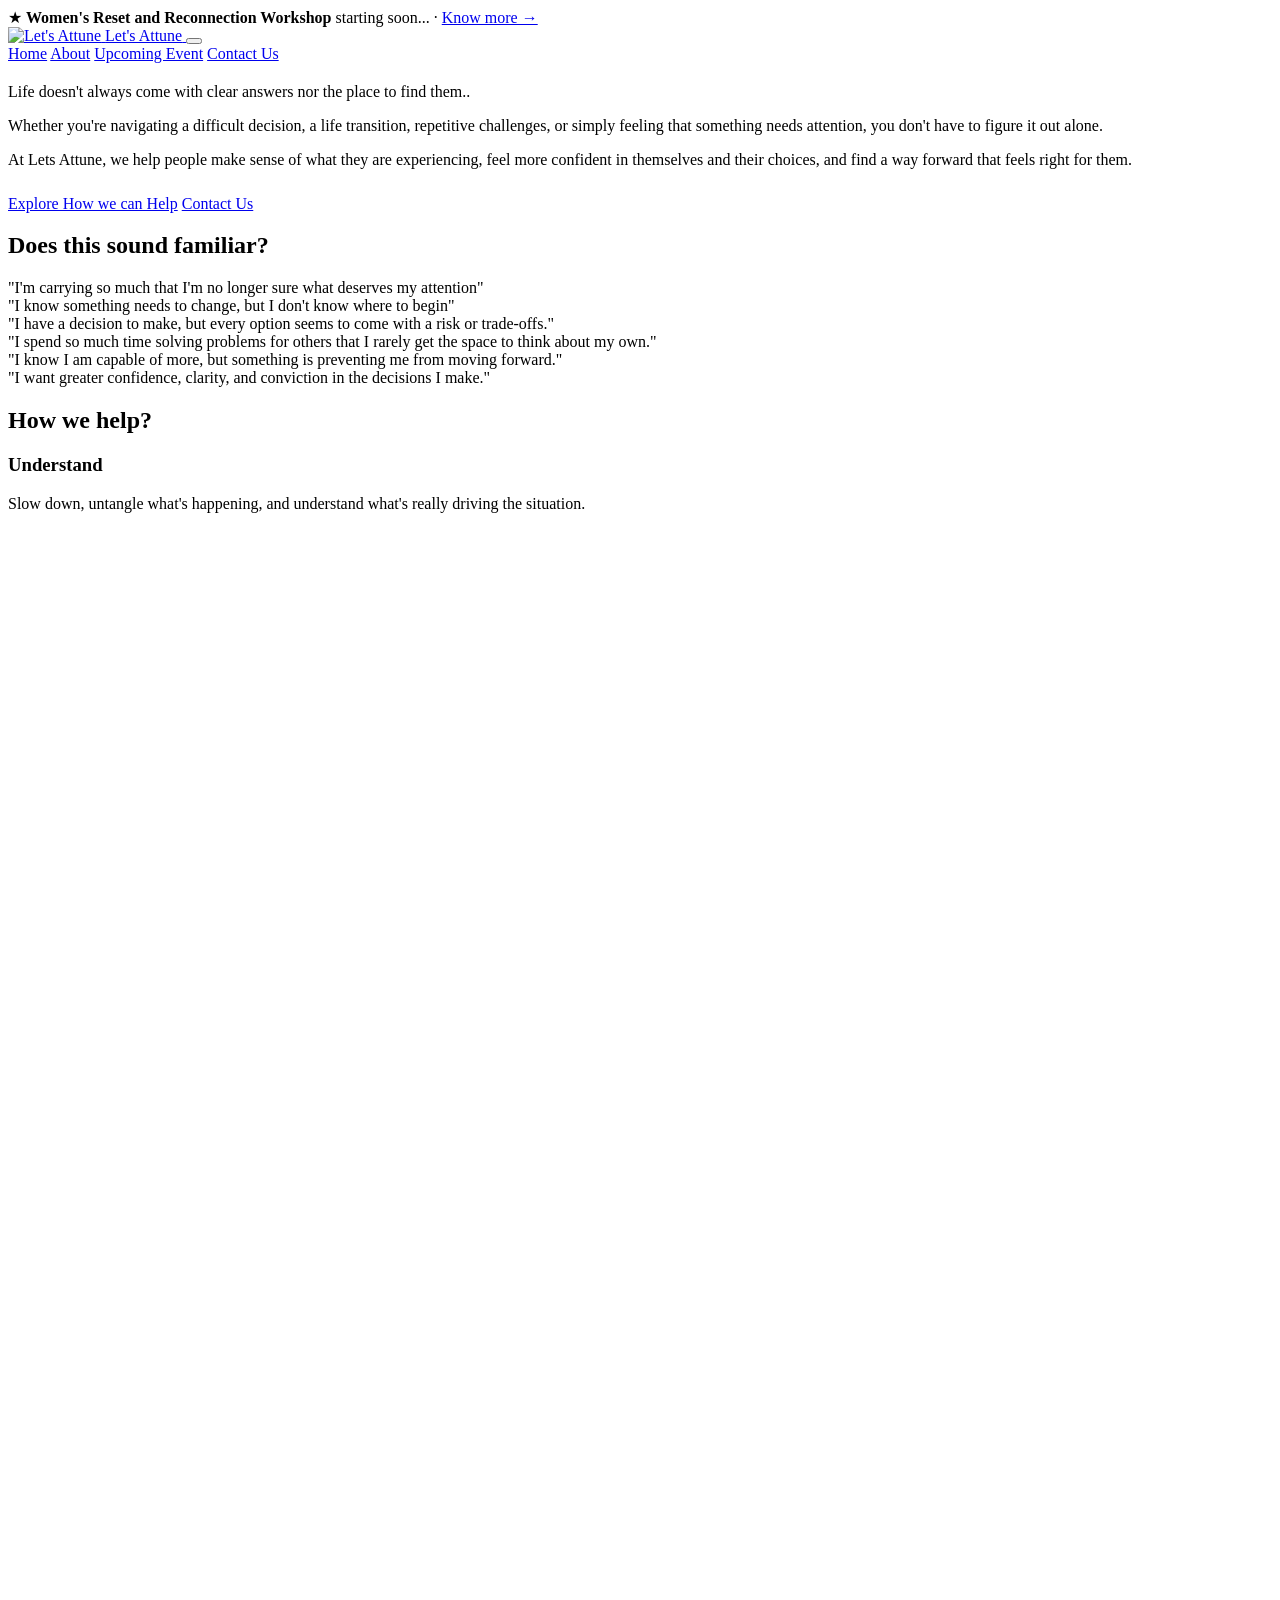
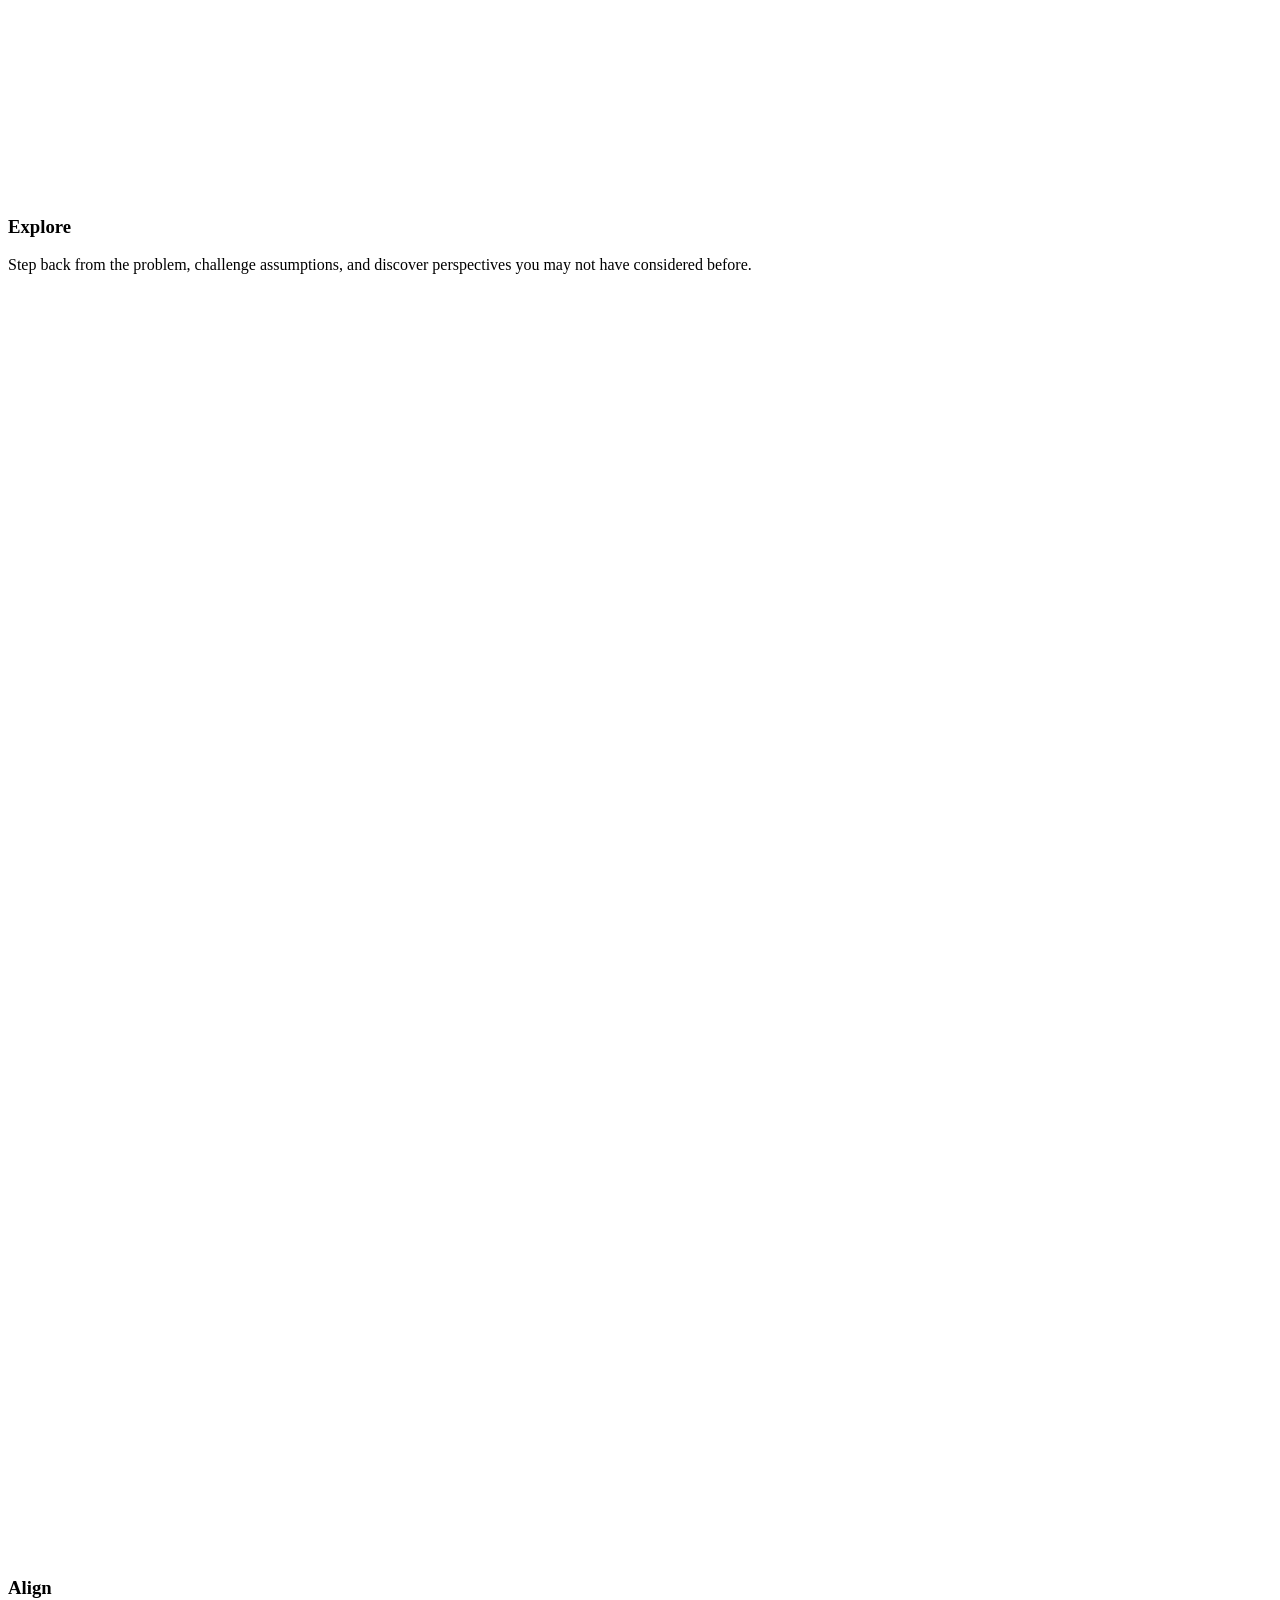
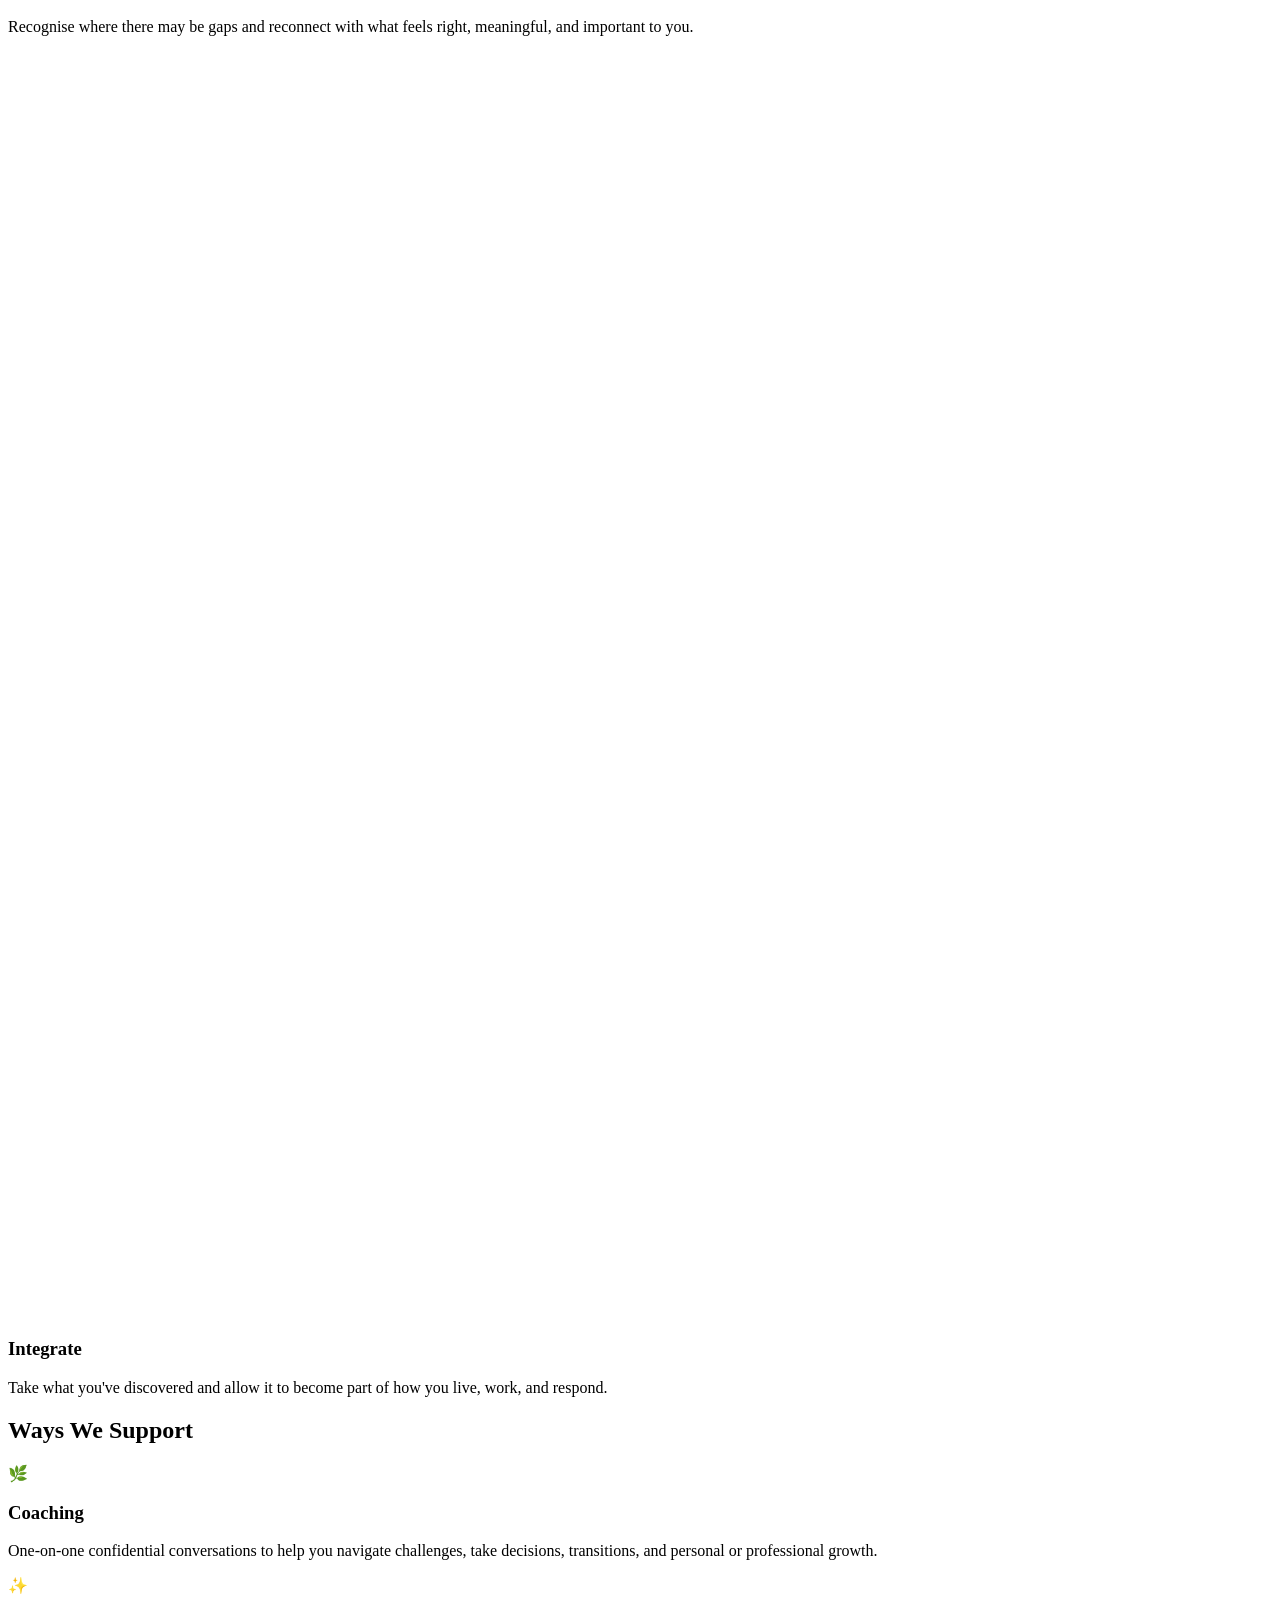
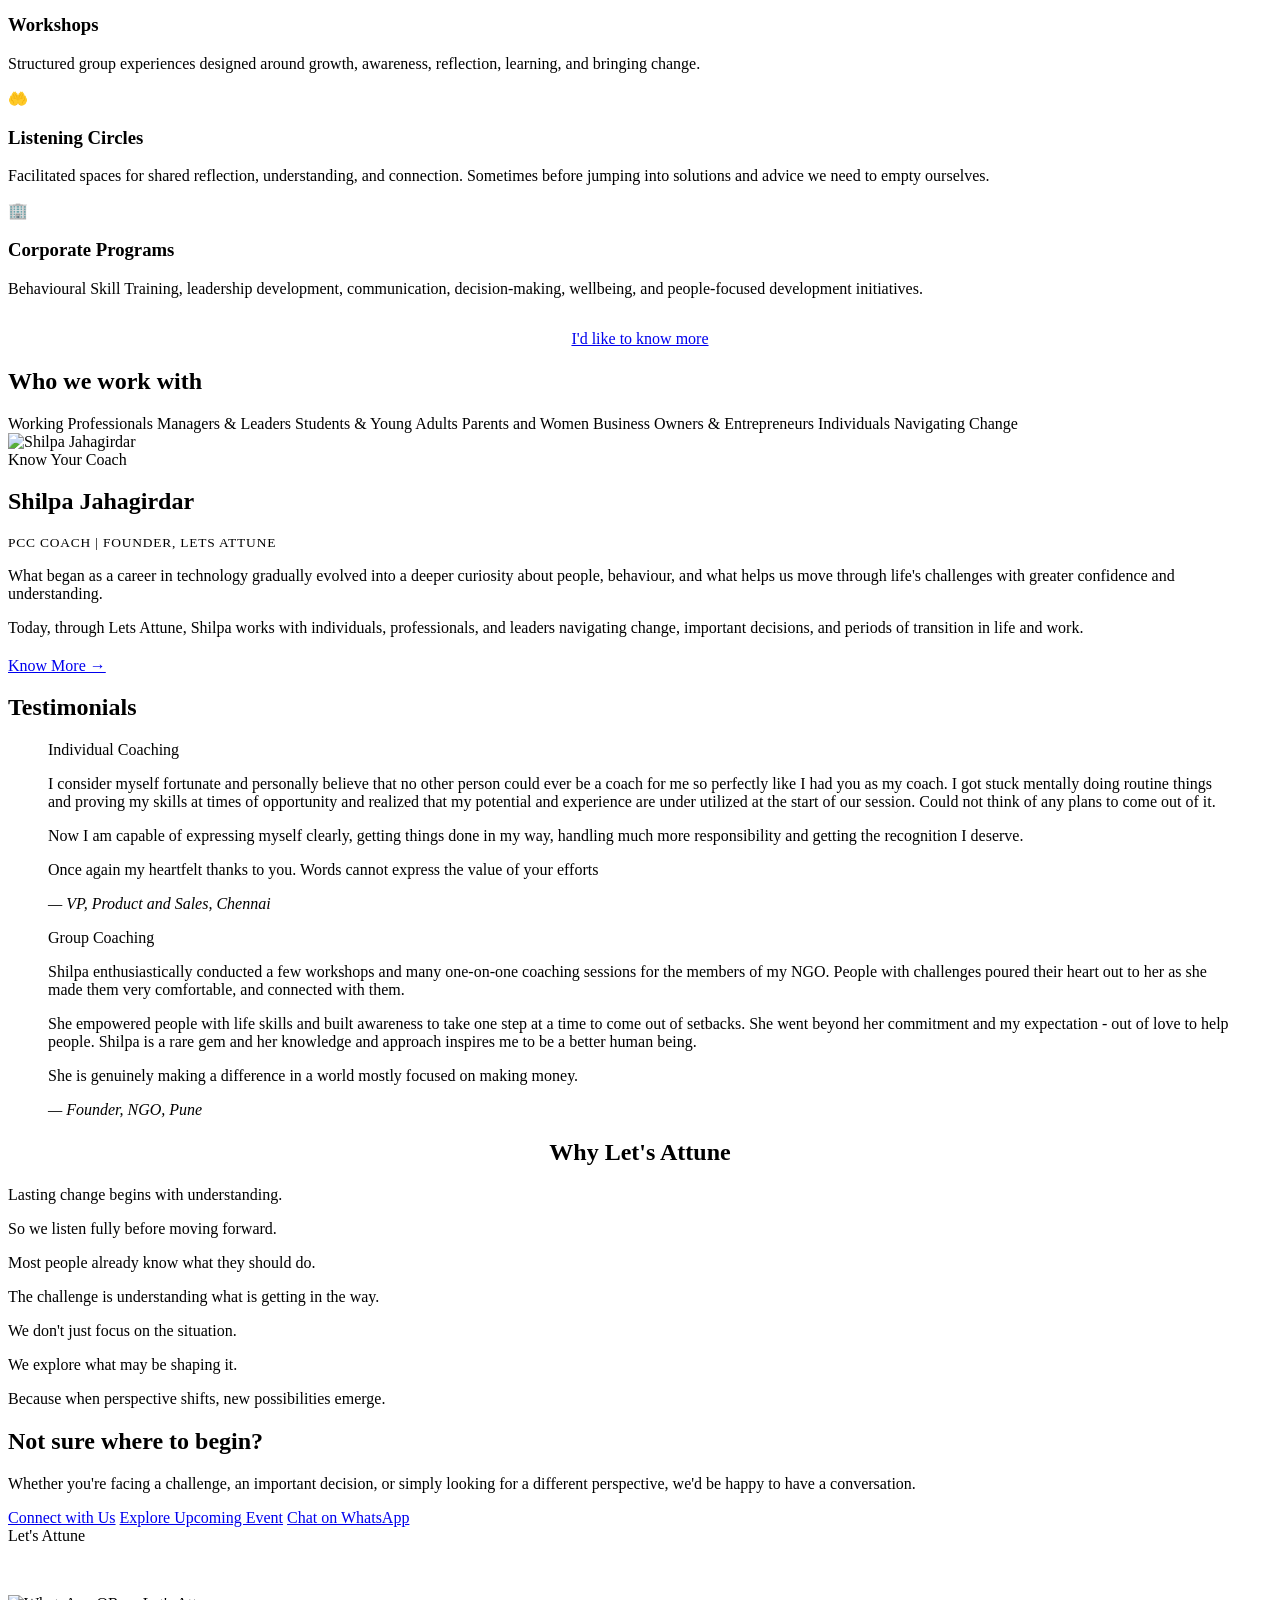
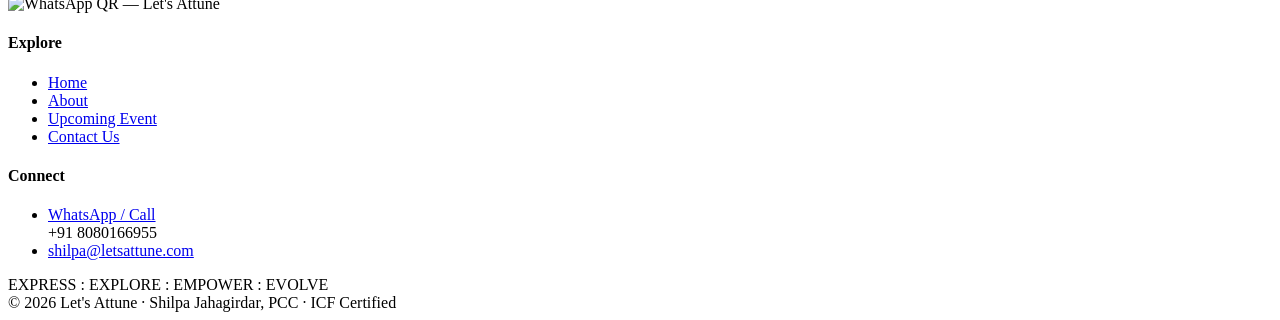
==== index.html @ 73d6187b "Add Google Analytics tracking to all pages Co-Authored-By: Claude Opus 4.8 (1M context) <noreply@ant" ====
<!DOCTYPE html>
<html lang="en">
<head>
  <meta charset="UTF-8" />
  <meta name="viewport" content="width=device-width, initial-scale=1.0" />
  <title>Let's Attune — Coaching, Workshops & Listening Circles by Shilpa Jahagirdar</title>
  <meta name="description" content="At Lets Attune, we help people make sense of what they are experiencing, feel more confident in themselves and their choices, and find a way forward that feels right for them. Coaching, workshops, listening circles and corporate programs with PCC-certified coach Shilpa Jahagirdar." />
  <meta property="og:type" content="website" />
  <meta property="og:title" content="Let's Attune — Tune Into Yourself" />
  <meta property="og:description" content="Coaching, workshops and listening circles to help you pause, understand yourself, and move forward with clarity." />
  <meta property="og:image" content="assets/shilpa-full.jpg" />
  <meta property="og:url" content="https://letsattune.com/" />
  <meta name="twitter:card" content="summary_large_image" />
  <link rel="icon" type="image/png" href="assets/Lets Attune logo.png" />
  <link rel="preconnect" href="https://fonts.googleapis.com" />
  <link rel="preconnect" href="https://fonts.gstatic.com" crossorigin />
  <link href="https://fonts.googleapis.com/css2?family=Fraunces:ital,opsz,wght,WONK@0,9..144,500,0;0,9..144,600,0;0,9..144,700,0;1,9..144,500,0;1,9..144,600,0&family=Poppins:wght@300;400;500;600&display=swap" rel="stylesheet" />
  <link rel="stylesheet" href="styles.css" />
  <!-- Google tag (gtag.js) -->
  <script async src="https://www.googletagmanager.com/gtag/js?id=G-HD6TJQ2L2W"></script>
  <script>
    window.dataLayer = window.dataLayer || [];
    function gtag(){dataLayer.push(arguments);}
    gtag('js', new Date());
    gtag('config', 'G-HD6TJQ2L2W');
  </script>
</head>
<body>

  <!-- ANNOUNCEMENT BAR (edit this one line per workshop; comment out to hide) -->
  <div class="announce">
    <span class="announce-star">★</span>
    <strong>Women's Reset and Reconnection Workshop</strong> starting soon... ·
    <a href="workshops.html">Know more →</a>
  </div>

  <!-- HEADER -->
  <header class="site-header">
    <div class="wrap">
      <a class="brand" href="index.html">
        <img src="assets/Lets Attune logo.png" alt="Let's Attune" />
        <span class="name">Let's Attune</span>
      </a>
      <button class="menu-toggle" aria-label="Menu"><span></span><span></span><span></span></button>
      <nav class="nav">
        <a class="link active" href="index.html">Home</a>
        <a class="link" href="about.html">About</a>
        <a class="link" href="workshops.html">Upcoming Event</a>
        <a class="btn btn-primary" href="contact.html">Contact Us</a>
      </nav>
    </div>
  </header>

  <!-- HERO -->
  <section class="hero on-dark">
    <div class="hero__bg"></div>
    <div class="hero__tint"></div>
    <div class="hero__grain"></div>
    <div class="wrap">
      <h1><span id="typewriter" data-plain="Tune Into " data-accent="Yourself"><span class="cursor"></span></span></h1>
      <p class="hero__tagline">Life doesn't always come with clear answers nor the place to find them..</p>
    </div>
  </section>

  <!-- INTRO (below hero, above Does this sound familiar) -->
  <section class="section band-white hero-intro">
    <div class="wrap">
      <p class="hero-intro__text">Whether you're navigating a difficult decision, a life transition, repetitive challenges, or simply feeling that something needs attention, you don't have to figure it out alone.</p>
      <p class="hero-intro__text">At Lets Attune, we help people make sense of what they are experiencing, feel more confident in themselves and their choices, and find a way forward that feels right for them.</p>
      <div class="hero__cta" style="margin-top:1.6rem;">
        <a class="btn btn-primary" href="#help">Explore How we can Help</a>
        <a class="btn btn-ghost" href="contact.html">Contact Us</a>
      </div>
    </div>
  </section>

  <!-- DOES THIS SOUND FAMILIAR -->
  <section class="section band-sage">
    <div class="wrap center reveal">
      <h2>Does this sound familiar?</h2>
      <div class="rule"></div>
    </div>
    <div class="wrap">
      <div class="familiar-grid">
        <div class="familiar reveal">"I'm carrying so much that I'm no longer sure what deserves my attention"</div>
        <div class="familiar reveal">"I know something needs to change, but I don't know where to begin"</div>
        <div class="familiar reveal">"I have a decision to make, but every option seems to come with a risk or trade-offs."</div>
        <div class="familiar reveal">"I spend so much time solving problems for others that I rarely get the space to think about my own."</div>
        <div class="familiar reveal">"I know I am capable of more, but something is preventing me from moving forward."</div>
        <div class="familiar reveal">"I want greater confidence, clarity, and conviction in the decisions I make."</div>
      </div>
    </div>
  </section>

  <!-- HOW WE HELP (4-step approach) -->
  <section class="section band-light" id="help">
    <div class="wrap center reveal">
      <h2>How we help?</h2>
      <div class="rule"></div>
    </div>
    <div class="wrap">
      <div class="steps">
        <div class="step reveal"><h3>Understand</h3><p>Slow down, untangle what's happening, and understand what's really driving the situation.</p></div>
        <div class="step-arrow" aria-hidden="true"><div class="step-arrow__badge"><svg viewBox="0 0 24 24" fill="none" stroke="#fff" stroke-width="2.5" stroke-linecap="round" stroke-linejoin="round"><polyline points="9 18 15 12 9 6"/></svg></div></div>
        <div class="step reveal"><h3>Explore</h3><p>Step back from the problem, challenge assumptions, and discover perspectives you may not have considered before.</p></div>
        <div class="step-arrow" aria-hidden="true"><div class="step-arrow__badge"><svg viewBox="0 0 24 24" fill="none" stroke="#fff" stroke-width="2.5" stroke-linecap="round" stroke-linejoin="round"><polyline points="9 18 15 12 9 6"/></svg></div></div>
        <div class="step reveal"><h3>Align</h3><p>Recognise where there may be gaps and reconnect with what feels right, meaningful, and important to you.</p></div>
        <div class="step-arrow" aria-hidden="true"><div class="step-arrow__badge"><svg viewBox="0 0 24 24" fill="none" stroke="#fff" stroke-width="2.5" stroke-linecap="round" stroke-linejoin="round"><polyline points="9 18 15 12 9 6"/></svg></div></div>
        <div class="step reveal"><h3>Integrate</h3><p>Take what you've discovered and allow it to become part of how you live, work, and respond.</p></div>
      </div>
    </div>
  </section>

  <!-- WAYS WE SUPPORT (services) -->
  <section class="section band-sage">
    <div class="wrap center reveal">
      <h2>Ways We Support</h2>
      <div class="rule"></div>
    </div>
    <div class="wrap">
      <div class="cards">
        <div class="card reveal"><span class="ic">🌿</span><h3>Coaching</h3><p>One-on-one confidential conversations to help you navigate challenges, take decisions, transitions, and personal or professional growth.</p></div>
        <div class="card reveal"><span class="ic">✨</span><h3>Workshops</h3><p>Structured group experiences designed around growth, awareness, reflection, learning, and bringing change.</p></div>
        <div class="card reveal"><span class="ic">🤲</span><h3>Listening Circles</h3><p>Facilitated spaces for shared reflection, understanding, and connection. Sometimes before jumping into solutions and advice we need to empty ourselves.</p></div>
        <div class="card reveal"><span class="ic">🏢</span><h3>Corporate Programs</h3><p>Behavioural Skill Training, leadership development, communication, decision-making, wellbeing, and people-focused development initiatives.</p></div>
      </div>
      <div style="text-align:center;margin-top:2rem;">
        <a class="btn btn-primary" href="contact.html">I'd like to know more</a>
      </div>
    </div>
  </section>

  <!-- WHO WE WORK WITH -->
  <section class="section band-white">
    <div class="wrap center reveal">
      <h2>Who we work with</h2>
      <div class="rule"></div>
      <div class="pills">
        <span class="pill reveal">Working Professionals</span>
        <span class="pill reveal">Managers &amp; Leaders</span>
        <span class="pill reveal">Students &amp; Young Adults</span>
        <span class="pill reveal">Parents and Women</span>
        <span class="pill reveal">Business Owners &amp; Entrepreneurs</span>
        <span class="pill reveal">Individuals Navigating Change</span>
      </div>
    </div>
  </section>

  <!-- COACH TEASER -->
  <section class="section band-light">
    <div class="wrap teaser reveal">
      <img class="teaser__photo" src="assets/shilpa.jpeg" alt="Shilpa Jahagirdar" />
      <div>
        <div class="eyebrow">Know Your Coach</div>
        <h2>Shilpa Jahagirdar</h2>
        <div class="role" style="font-size:0.84rem;letter-spacing:0.06em;color:var(--coral);text-transform:uppercase;margin-bottom:0.6rem">PCC Coach | Founder, Lets Attune</div>
        <div class="rule"></div>
        <p>What began as a career in technology gradually evolved into a deeper curiosity about people, behaviour, and what helps us move through life's challenges with greater confidence and understanding.</p>
        <p style="margin-top:0.9rem">Today, through Lets Attune, Shilpa works with individuals, professionals, and leaders navigating change, important decisions, and periods of transition in life and work.</p>
        <p style="margin-top:1.2rem"><a class="btn btn-ghost" href="about.html">Know More →</a></p>
      </div>
    </div>
  </section>

  <!-- TESTIMONIALS -->
  <section class="section band-navy">
    <div class="wrap center reveal">
      <h2>Testimonials</h2>
      <div class="rule"></div>
    </div>
    <div class="wrap">
      <div class="quotes">
        <figure class="quote reveal">
          <div class="eyebrow" style="color:var(--sage)">Individual Coaching</div>
          <p>I consider myself fortunate and personally believe that no other person could ever be a coach for me so perfectly like I had you as my coach. I got stuck mentally doing routine things and proving my skills at times of opportunity and realized that my potential and experience are under utilized at the start of our session. Could not think of any plans to come out of it.</p>
          <p style="margin-top:0.8rem">Now I am capable of expressing myself clearly, getting things done in my way, handling much more responsibility and getting the recognition I deserve.</p>
          <p style="margin-top:0.8rem">Once again my heartfelt thanks to you. Words cannot express the value of your efforts</p>
          <cite>— VP, Product and Sales, Chennai</cite>
        </figure>
        <figure class="quote reveal">
          <div class="eyebrow" style="color:var(--sage)">Group Coaching</div>
          <p>Shilpa enthusiastically conducted a few workshops and many one-on-one coaching sessions for the members of my NGO. People with challenges poured their heart out to her as she made them very comfortable, and connected with them.</p>
          <p style="margin-top:0.8rem">She empowered people with life skills and built awareness to take one step at a time to come out of setbacks. She went beyond her commitment and my expectation - out of love to help people. Shilpa is a rare gem and her knowledge and approach inspires me to be a better human being.</p>
          <p style="margin-top:0.8rem">She is genuinely making a difference in a world mostly focused on making money.</p>
          <cite>— Founder, NGO, Pune</cite>
        </figure>
      </div>
    </div>
  </section>

  <!-- WHY LET'S ATTUNE (manifesto) -->
  <section class="section band-sage">
    <div class="wrap reveal manifesto">
      <h2 style="font-style:normal;text-align:center">Why Let's Attune</h2>
      <div class="rule" style="margin-left:auto;margin-right:auto"></div>
      <p class="m-statement">Lasting change begins with understanding.</p>
      <p class="m-reason">So we listen fully before moving forward.</p>
      <p class="m-statement">Most people already know what they should do.</p>
      <p class="m-reason">The challenge is understanding what is getting in the way.</p>
      <p class="m-statement">We don't just focus on the situation.</p>
      <p class="m-reason">We explore what may be shaping it.</p>
      <p class="m-close">Because when perspective shifts, new possibilities emerge.</p>
    </div>
  </section>

  <!-- CTA -->
  <section class="section cta-strip">
    <div class="wrap reveal">
      <h2>Not sure where to begin?</h2>
      <div class="rule" style="margin-left:auto;margin-right:auto"></div>
      <p class="lead" style="margin-left:auto;margin-right:auto">Whether you're facing a challenge, an important decision, or simply looking for a different perspective, we'd be happy to have a conversation.</p>
      <div class="btnrow">
        <a class="btn btn-primary" href="contact.html">Connect with Us</a>
        <a class="btn btn-ghost" href="workshops.html">Explore Upcoming Event</a>
        <a class="btn btn-ghost" href="https://wa.me/918080166955" target="_blank" rel="noopener">Chat on WhatsApp</a>
      </div>
    </div>
  </section>

  <!-- FOOTER -->
  <footer class="site-footer">
    <div class="wrap">
      <div class="footer-grid">
        <div>
          <div class="name">Let's Attune</div>
          <p style="color:rgba(255,255,255,0.7)">Reflective, emotionally safe spaces to pause, understand yourself, and move forward with clarity.</p>
          <img class="footer-qr" src="assets/qr.png" alt="WhatsApp QR — Let's Attune" />
        </div>
        <div>
          <h4>Explore</h4>
          <ul>
            <li><a href="index.html">Home</a></li>
            <li><a href="about.html">About</a></li>
            <li><a href="workshops.html">Upcoming Event</a></li>
            <li><a href="contact.html">Contact Us</a></li>
          </ul>
        </div>
        <div>
          <h4>Connect</h4>
          <ul>
            <li><a href="https://wa.me/918080166955" target="_blank" rel="noopener">WhatsApp / Call</a><br>+91 8080166955</li>
            <li><a href="mailto:shilpa@letsattune.com">shilpa@letsattune.com</a></li>
          </ul>
        </div>
      </div>
      <div class="footer-motto">EXPRESS : EXPLORE : EMPOWER : EVOLVE</div>
      <div class="footer-copy">© <span data-year>2026</span> Let's Attune · Shilpa Jahagirdar, PCC · ICF Certified</div>
    </div>
  </footer>

  <script src="main.js"></script>
</body>
</html>
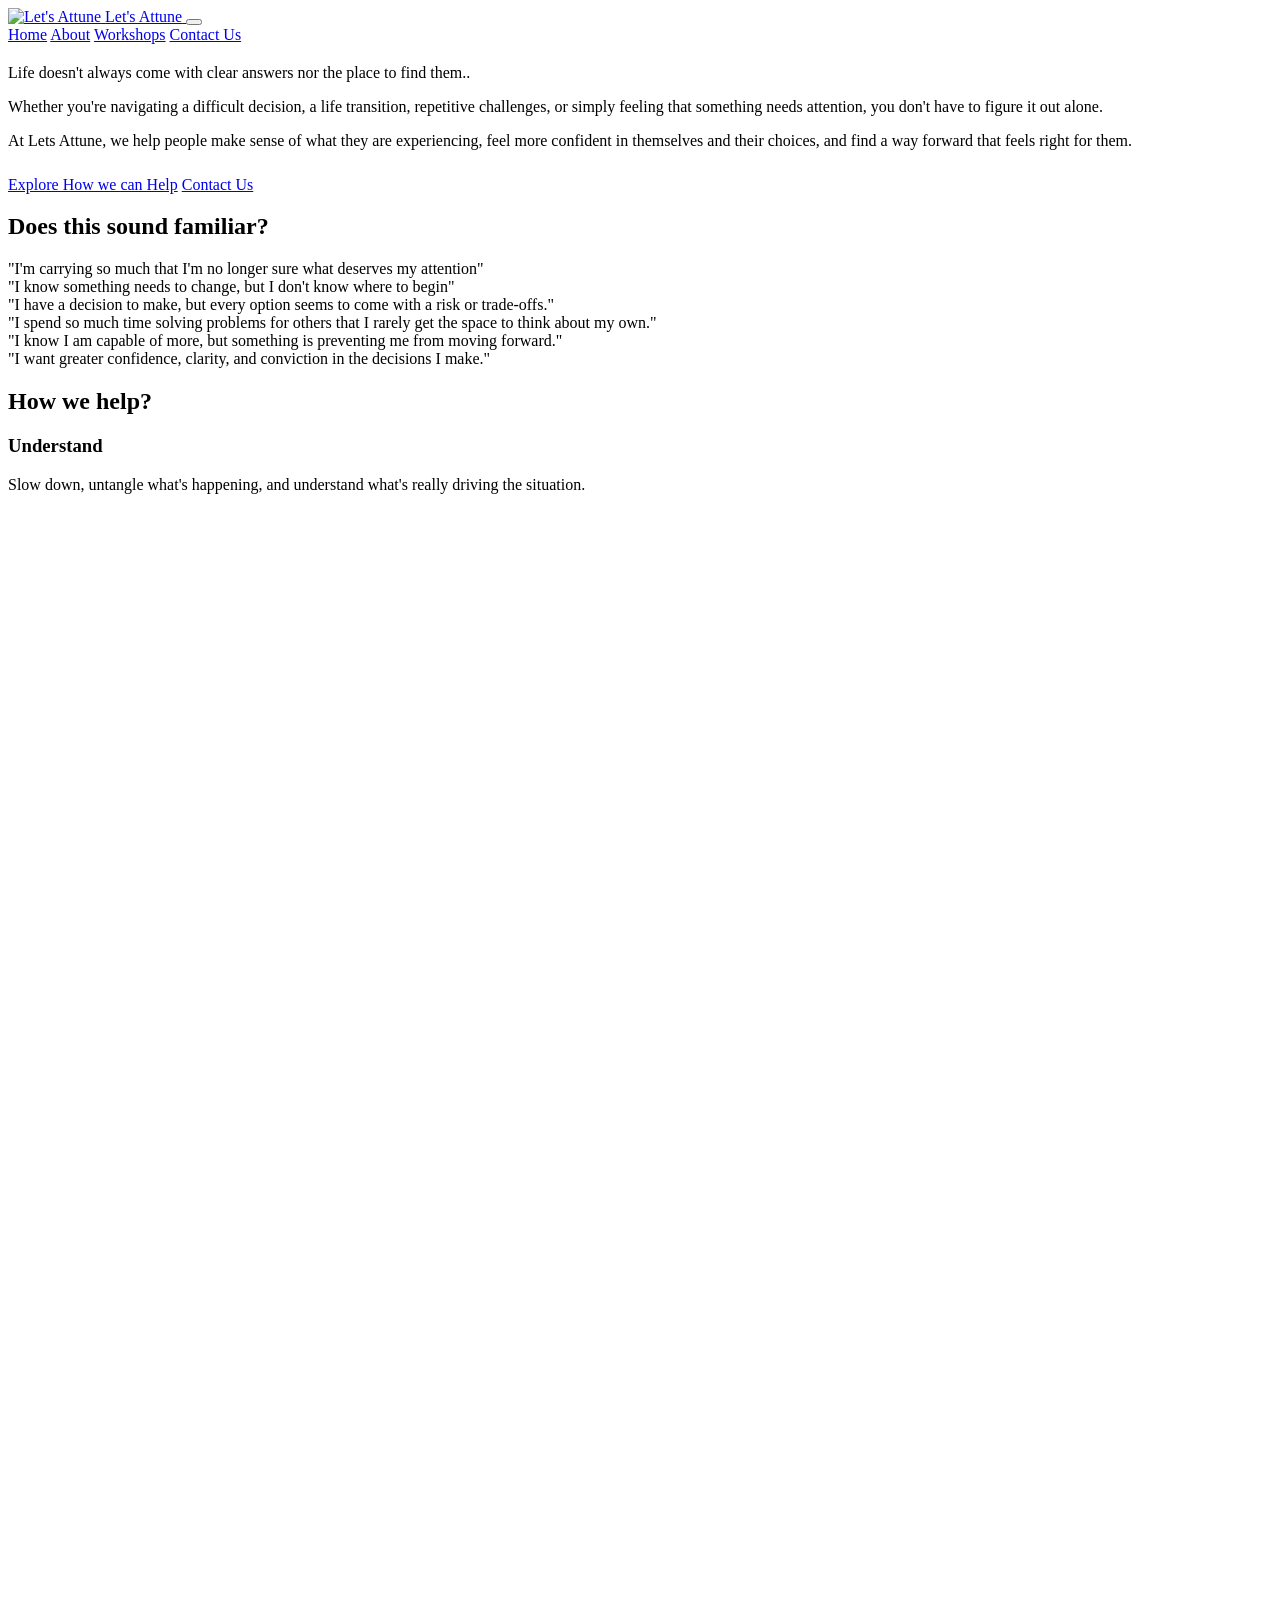
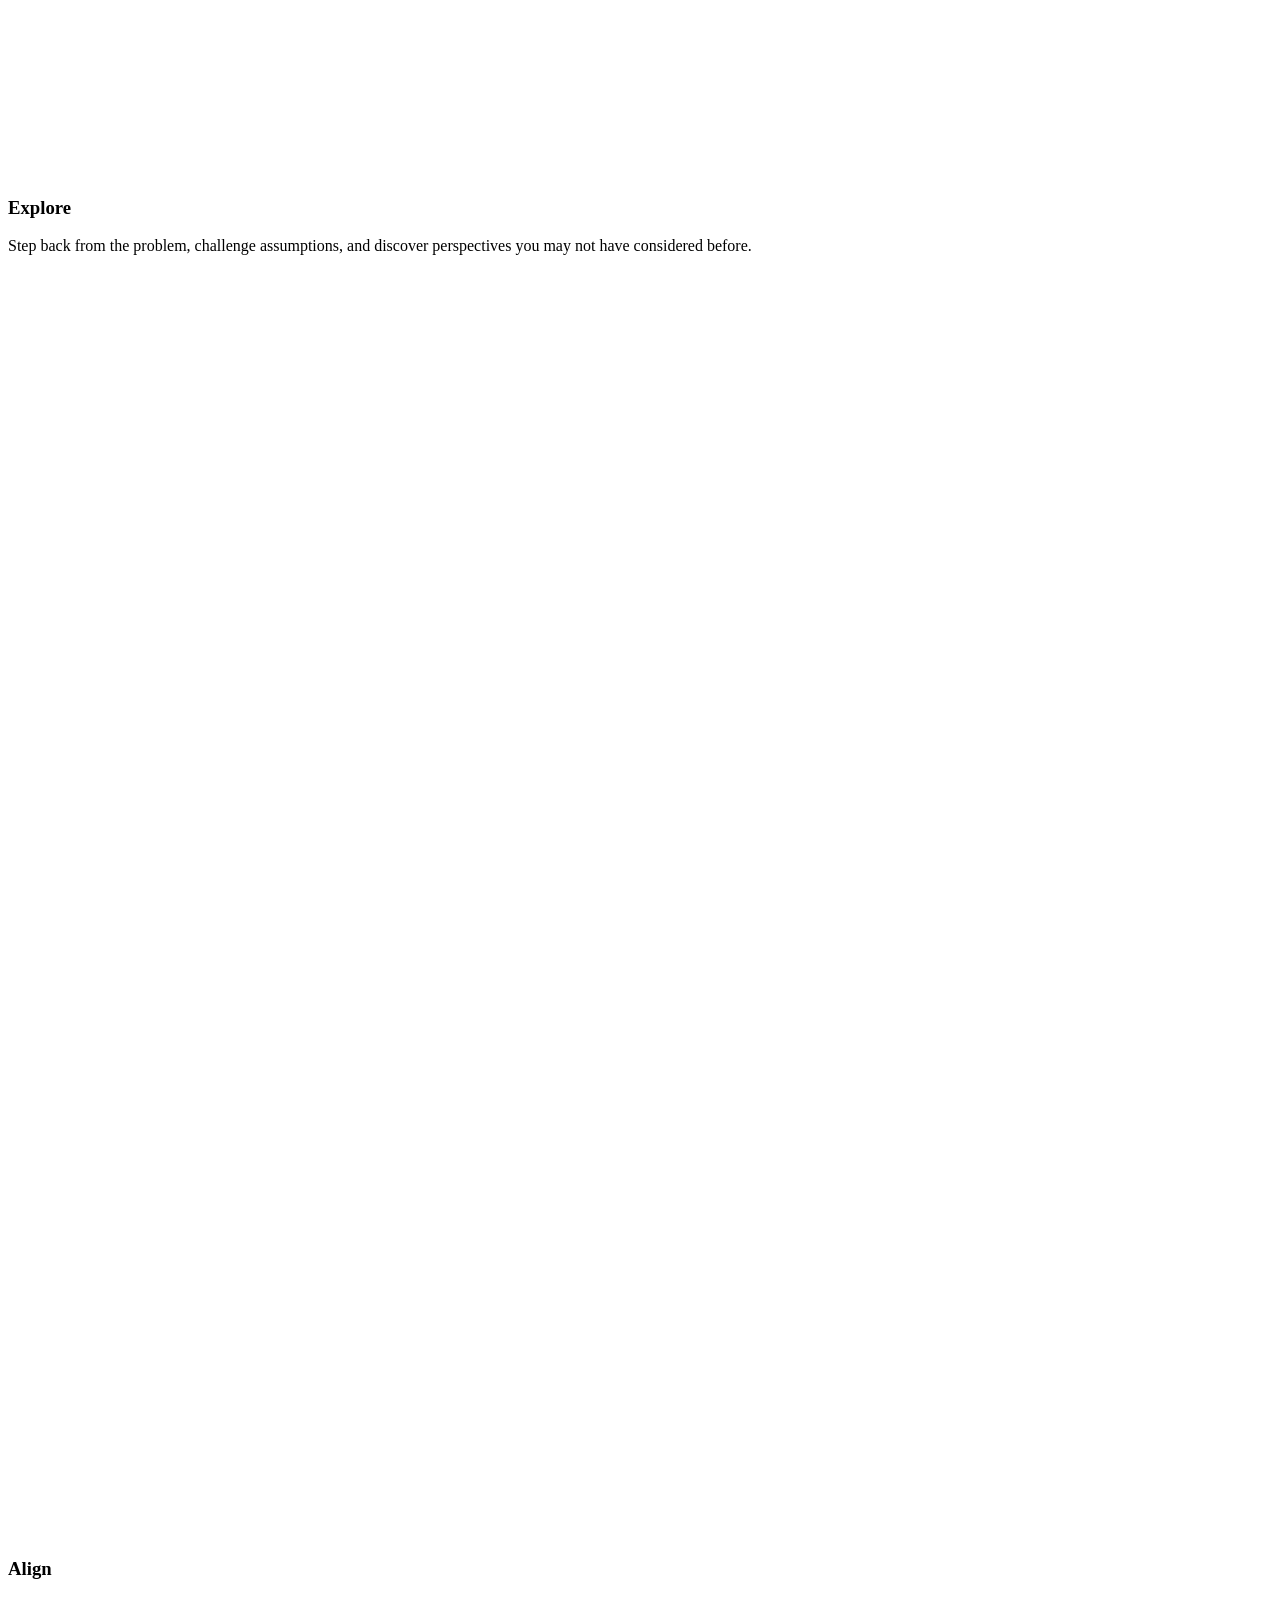
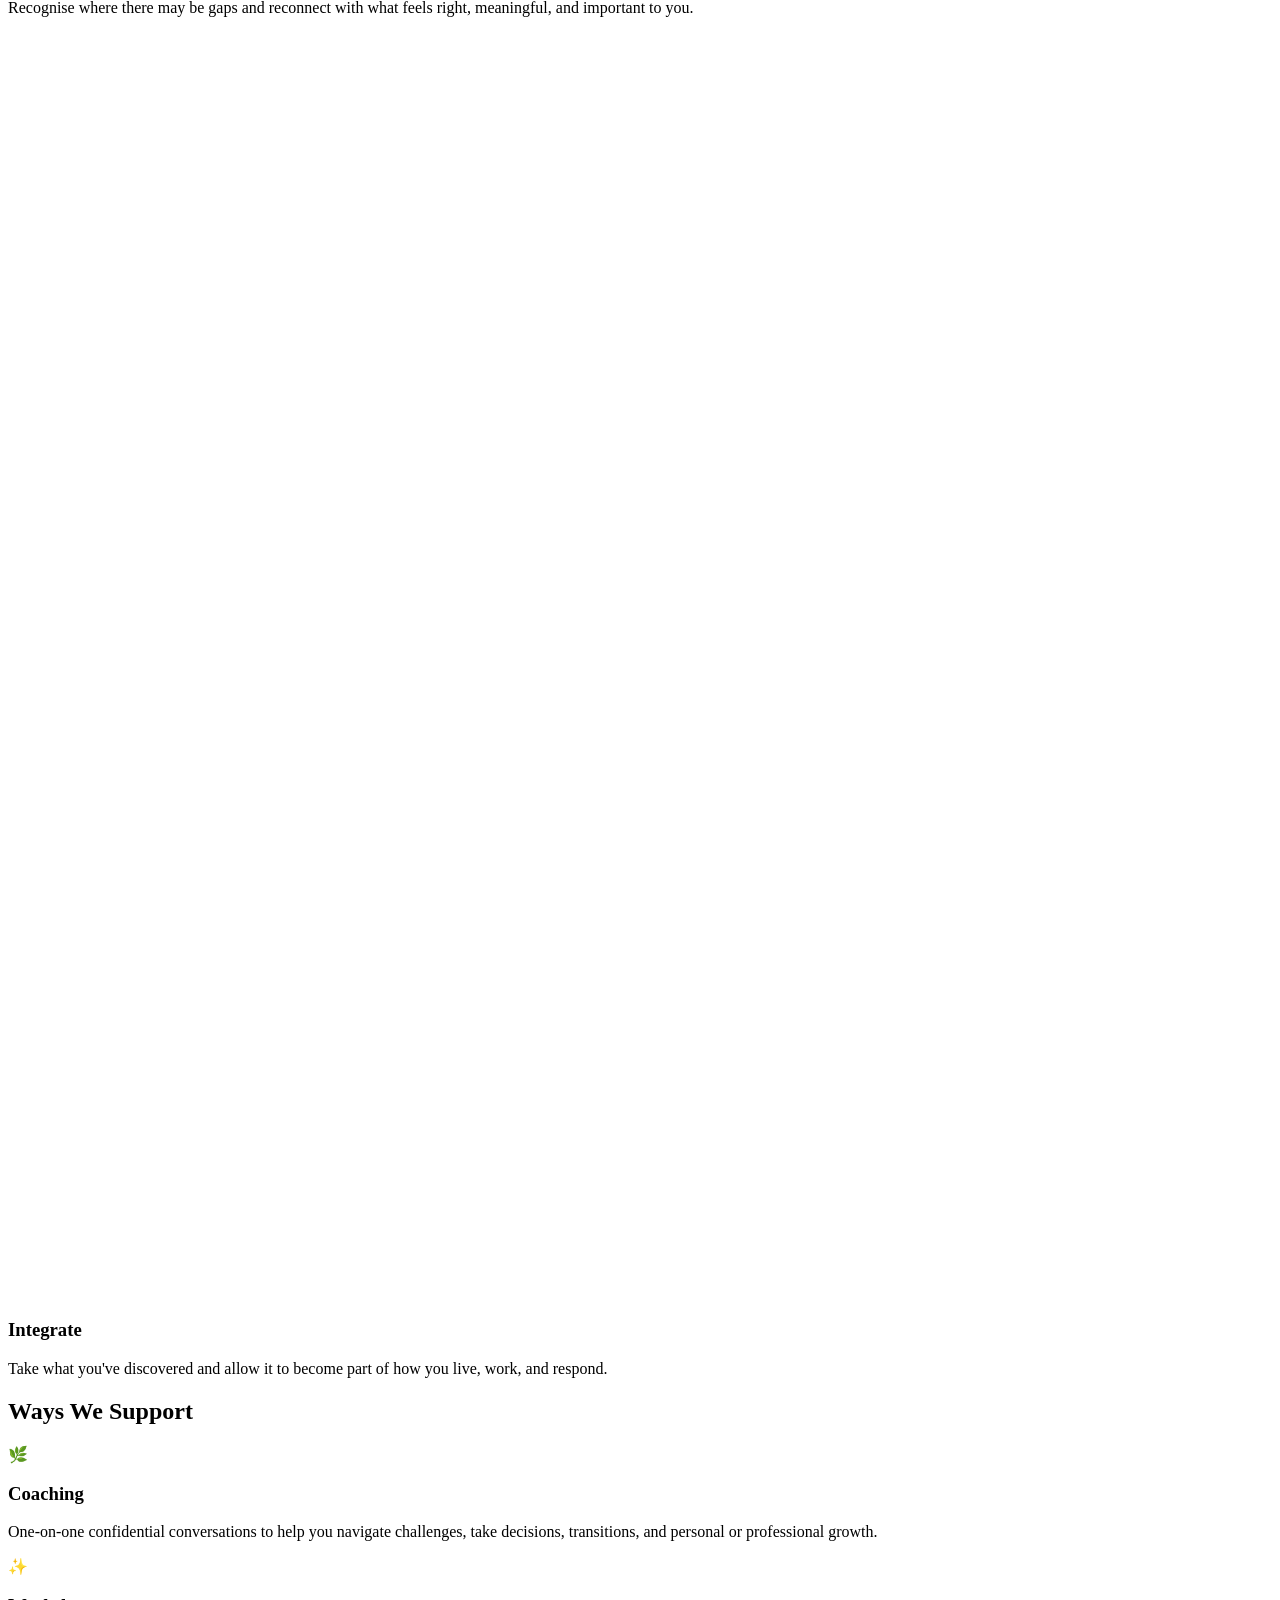
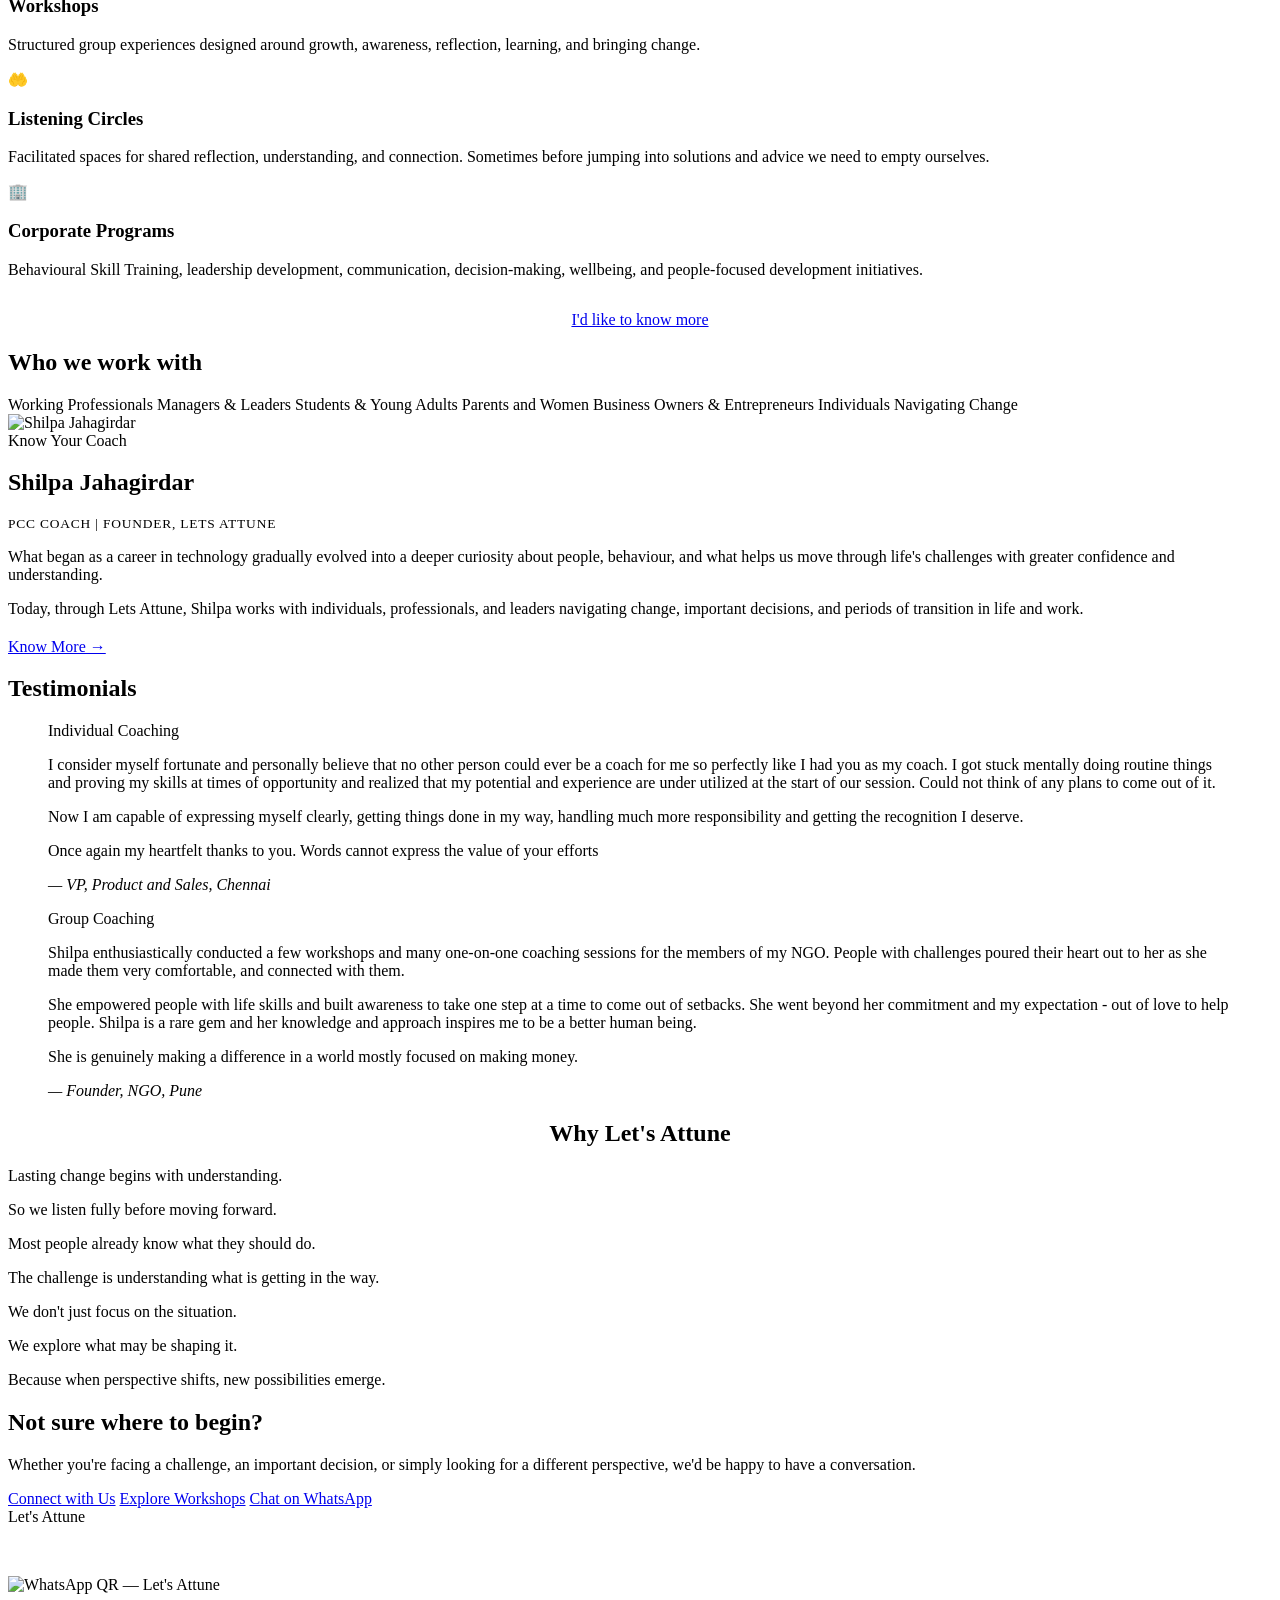
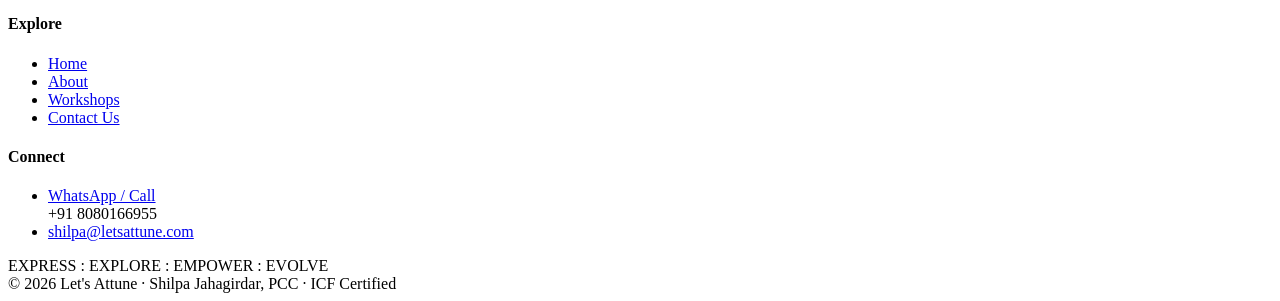
==== commit 41e87e76: "Redesign workshops page as past workshop + coming soon; remove announcement bar - Workshops page now" ====
--- a/index.html
+++ b/index.html
@@ -27,13 +27,6 @@
 </head>
 <body>
 
-  <!-- ANNOUNCEMENT BAR (edit this one line per workshop; comment out to hide) -->
-  <div class="announce">
-    <span class="announce-star">★</span>
-    <strong>Women's Reset and Reconnection Workshop</strong> starting soon... ·
-    <a href="workshops.html">Know more →</a>
-  </div>
-
   <!-- HEADER -->
   <header class="site-header">
     <div class="wrap">
@@ -45,7 +38,7 @@
       <nav class="nav">
         <a class="link active" href="index.html">Home</a>
         <a class="link" href="about.html">About</a>
-        <a class="link" href="workshops.html">Upcoming Event</a>
+        <a class="link" href="workshops.html">Workshops</a>
         <a class="btn btn-primary" href="contact.html">Contact Us</a>
       </nav>
     </div>
@@ -211,7 +204,7 @@
       <p class="lead" style="margin-left:auto;margin-right:auto">Whether you're facing a challenge, an important decision, or simply looking for a different perspective, we'd be happy to have a conversation.</p>
       <div class="btnrow">
         <a class="btn btn-primary" href="contact.html">Connect with Us</a>
-        <a class="btn btn-ghost" href="workshops.html">Explore Upcoming Event</a>
+        <a class="btn btn-ghost" href="workshops.html">Explore Workshops</a>
         <a class="btn btn-ghost" href="https://wa.me/918080166955" target="_blank" rel="noopener">Chat on WhatsApp</a>
       </div>
     </div>
@@ -231,7 +224,7 @@
           <ul>
             <li><a href="index.html">Home</a></li>
             <li><a href="about.html">About</a></li>
-            <li><a href="workshops.html">Upcoming Event</a></li>
+            <li><a href="workshops.html">Workshops</a></li>
             <li><a href="contact.html">Contact Us</a></li>
           </ul>
         </div>
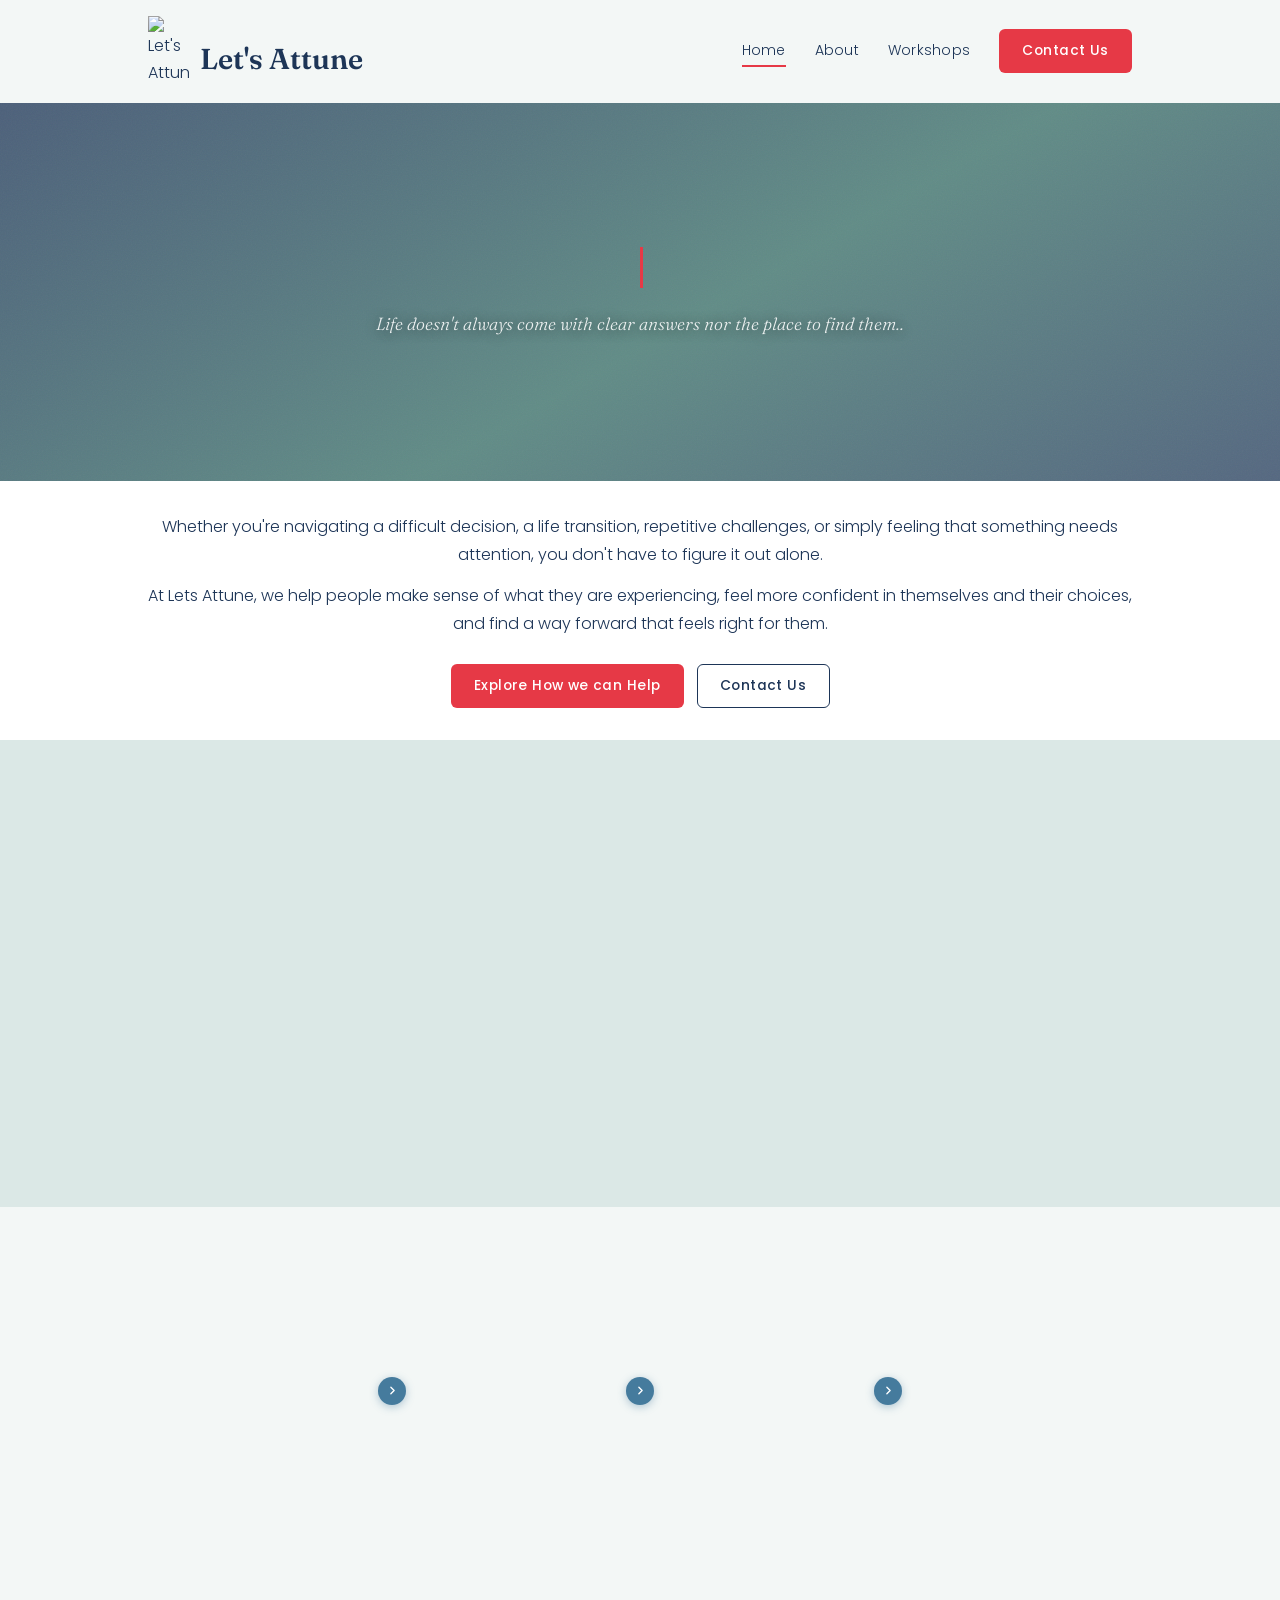
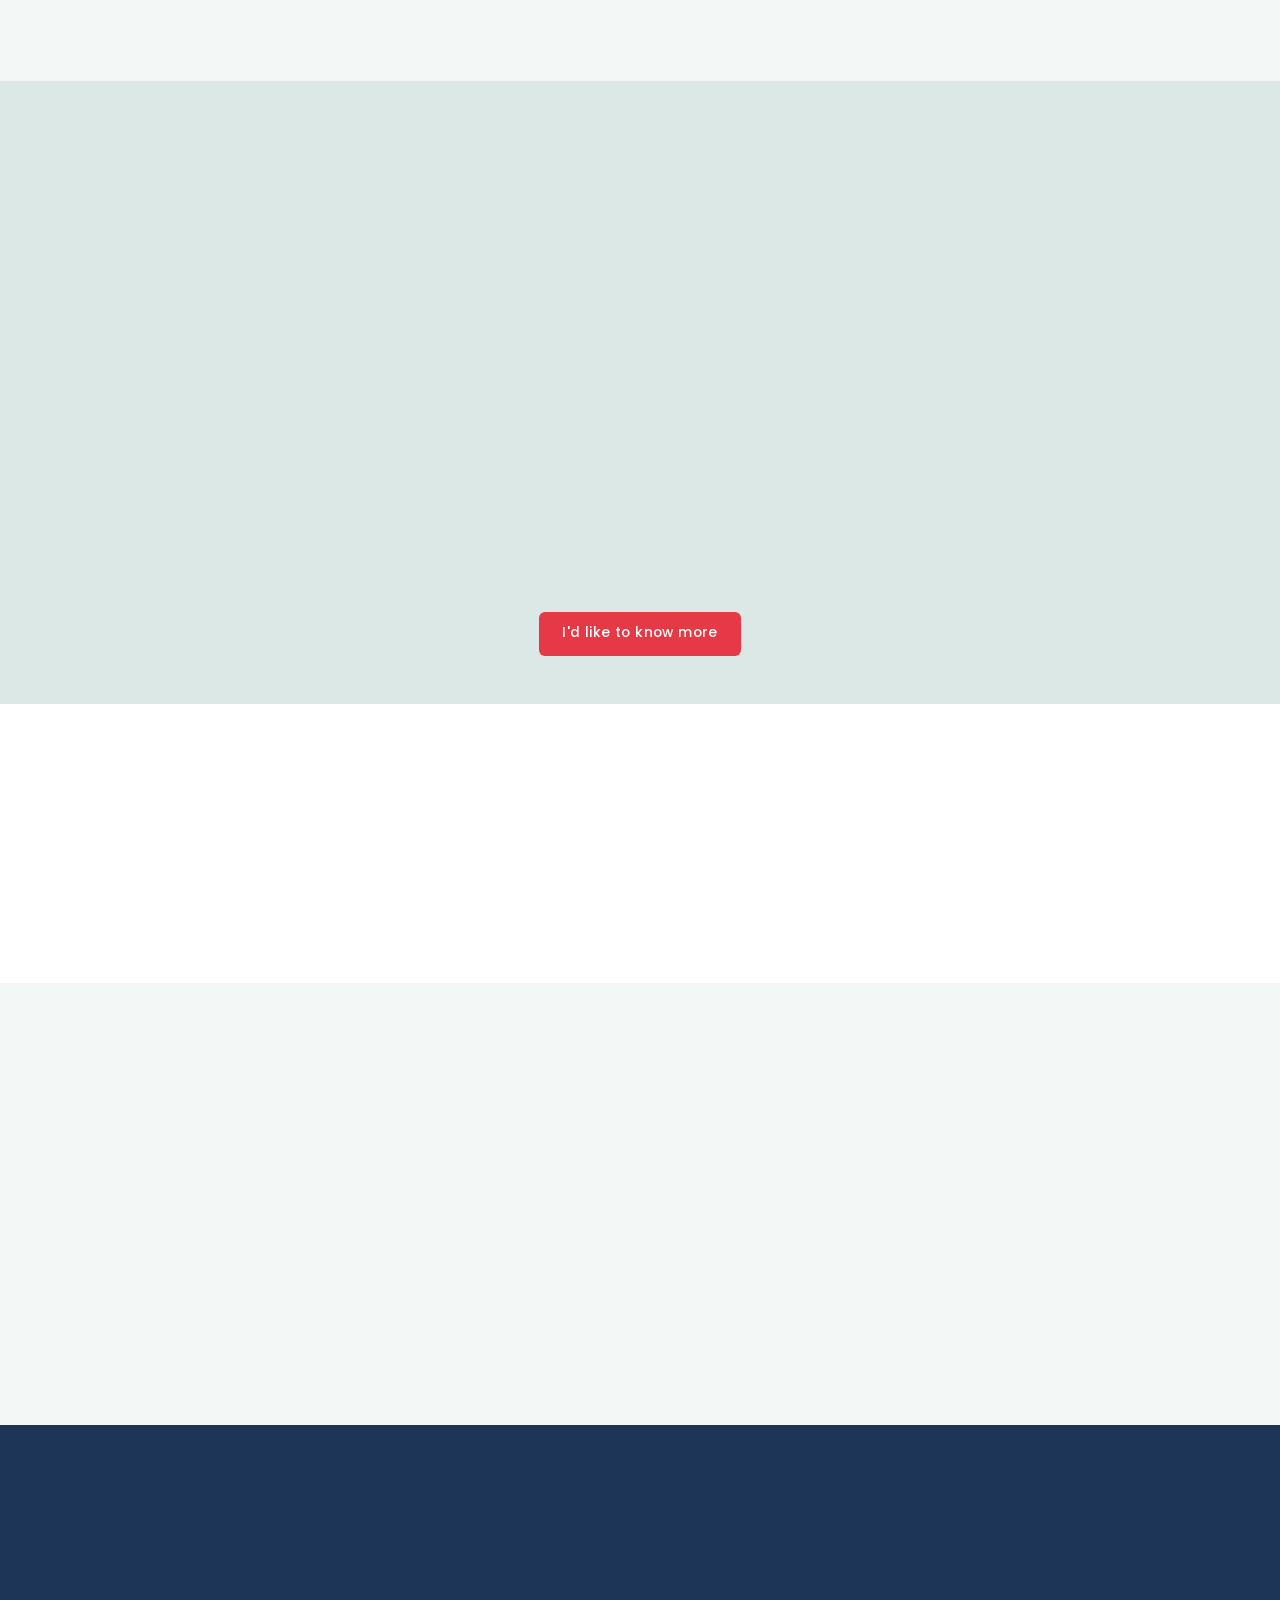
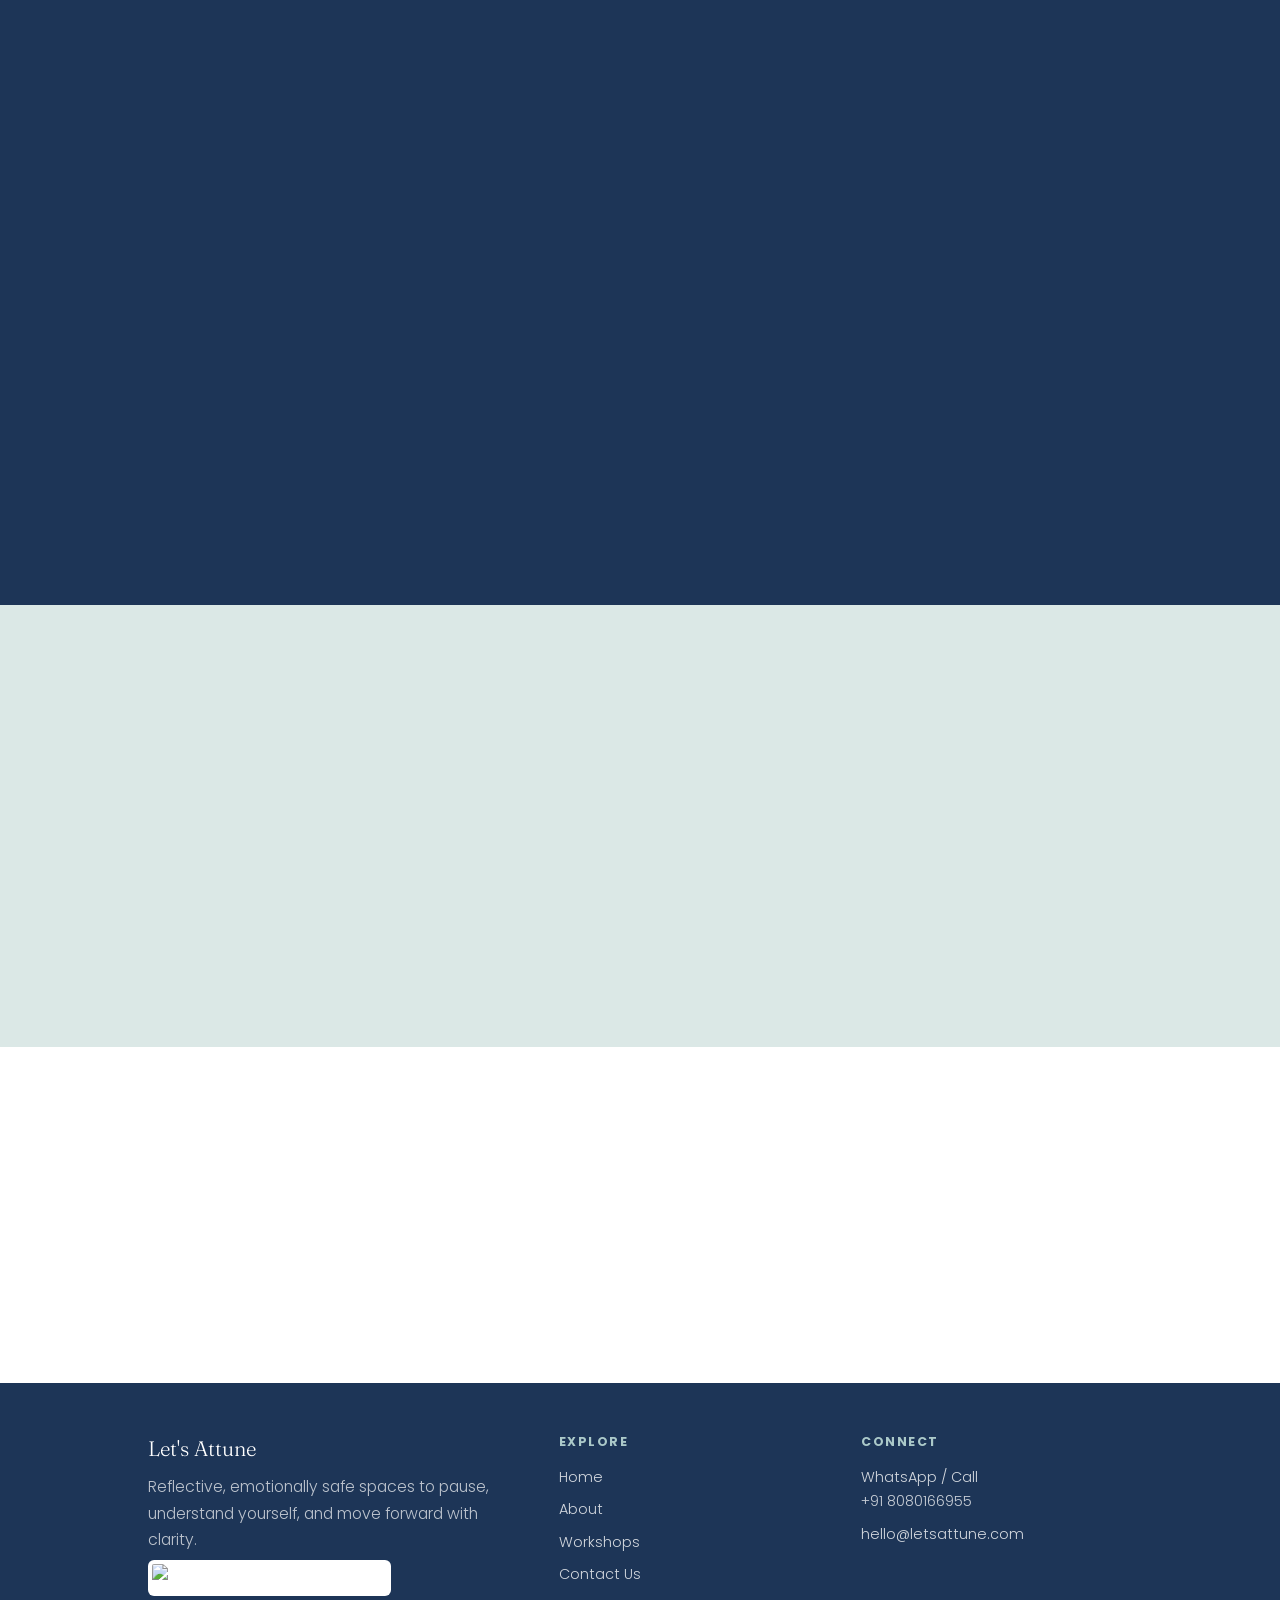
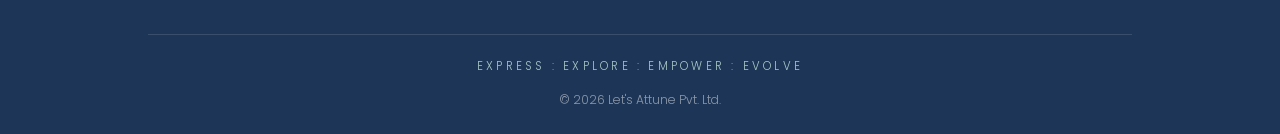
==== commit 8fe4e19e: "Publish company details and Santosh profile" ====
--- a/index.html
+++ b/index.html
@@ -232,12 +232,12 @@
           <h4>Connect</h4>
           <ul>
             <li><a href="https://wa.me/918080166955" target="_blank" rel="noopener">WhatsApp / Call</a><br>+91 8080166955</li>
-            <li><a href="mailto:shilpa@letsattune.com">shilpa@letsattune.com</a></li>
+            <li><a href="mailto:hello@letsattune.com">hello@letsattune.com</a></li>
           </ul>
         </div>
       </div>
       <div class="footer-motto">EXPRESS : EXPLORE : EMPOWER : EVOLVE</div>
-      <div class="footer-copy">© <span data-year>2026</span> Let's Attune · Shilpa Jahagirdar, PCC · ICF Certified</div>
+      <div class="footer-copy">© <span data-year>2026</span> Let's Attune Pvt. Ltd.</div>
     </div>
   </footer>
 
--- a/styles.css
+++ b/styles.css
@@ -0,0 +1,389 @@
+/* ===================================================================
+   Let's Attune — shared design system
+   Palette sampled from assets/Lets attune pallet.jpeg
+   Type: Fraunces (display/brand) + Poppins (body/UI)
+   =================================================================== */
+
+:root {
+  /* brand palette */
+  --navy:   #1d3557;
+  --steel:  #457b9d;
+  --coral:  #e63946;
+  --green:  #0e4f47;
+  --sage:   #abc9c9;
+
+  /* derived surfaces */
+  --bg:        #f3f7f6;   /* light sage-tinted base */
+  --bg-sage:   #dbe8e6;   /* soft sage band */
+  --white:     #ffffff;
+  --ink:       #1d3557;   /* body text = navy */
+  --muted:     #5a6b7a;   /* secondary text */
+  --line:      #d8e3e1;   /* hairline borders */
+
+  --maxw: 1080px;
+  --pad: clamp(1.25rem, 5vw, 3rem);
+  --radius: 6px;
+  --shadow-sm: 0 4px 18px rgba(29,53,87,0.06);
+  --shadow-md: 0 14px 36px rgba(29,53,87,0.12);
+
+  --ff-serif: 'Fraunces', Georgia, serif;
+  --ff-sans:  'Poppins', system-ui, sans-serif;
+}
+
+* { margin: 0; padding: 0; box-sizing: border-box; }
+
+html { scroll-behavior: smooth; }
+
+body {
+  font-family: var(--ff-sans);
+  font-weight: 300;
+  background: var(--bg);
+  color: var(--ink);
+  line-height: 1.7;
+  overflow-x: hidden;
+  -webkit-font-smoothing: antialiased;
+}
+
+/* ── TYPE SCALE ─────────────────────────────────────────────
+   Crisp brief: elegance from serif CONTRAST, not huge sizes. */
+h1, h2, h3, .serif { font-family: var(--ff-serif); font-weight: 600; color: var(--navy); letter-spacing: -0.01em; line-height: 1.15; font-optical-sizing: auto; }
+
+h1 { font-size: clamp(2rem, 4.5vw, 2.6rem); font-variation-settings: 'WONK' 0; }
+h2 { font-size: clamp(1.55rem, 3.2vw, 2rem); }
+h3 { font-size: 1.12rem; font-family: var(--ff-sans); font-weight: 600; }
+
+p { font-size: 0.98rem; color: var(--muted); }
+strong { color: var(--navy); font-weight: 600; }
+
+a { color: inherit; text-decoration: none; }
+
+.eyebrow {
+  font-family: var(--ff-sans);
+  font-size: 0.72rem;
+  font-weight: 600;
+  letter-spacing: 0.16em;
+  text-transform: uppercase;
+  color: var(--coral);
+  margin-bottom: 0.7rem;
+}
+
+.rule { width: 44px; height: 3px; background: var(--coral); border-radius: 2px; margin: 1rem 0 1.6rem; }
+.center .rule { margin-left: auto; margin-right: auto; }
+
+/* ── LAYOUT ───────────────────────────────────────────────── */
+.wrap { max-width: var(--maxw); margin: 0 auto; padding-left: var(--pad); padding-right: var(--pad); }
+.section { padding: clamp(2rem, 4vw, 3rem) 0; }
+.center { text-align: center; }
+.lead { font-size: 1.05rem; max-width: 620px; }
+.center .lead { margin-left: auto; margin-right: auto; }
+
+.band-sage  { background: var(--bg-sage); }
+.band-light { background: var(--bg); }
+.band-white { background: var(--white); }
+.band-navy  { background: var(--navy); }
+.band-steel { background: var(--steel); }
+.band-steel h1, .band-steel h2, .band-steel h3 { color: #fff; }
+.band-steel p { color: rgba(255,255,255,0.85); }
+.band-steel .rule { background: rgba(255,255,255,0.35); }
+.band-steel .eyebrow { color: rgba(255,255,255,0.65); }
+.band-green { background: var(--green); }
+.band-green h1, .band-green h2, .band-green h3 { color: #fff; }
+.band-green p { color: rgba(255,255,255,0.85); }
+.band-green .rule { background: rgba(255,255,255,0.35); }
+.band-green .btn-ghost { color: #fff; border-color: rgba(255,255,255,0.65); }
+.band-navy h1, .band-navy h2, .band-navy h3 { color: #fff; }
+.band-navy p { color: rgba(255,255,255,0.78); }
+.band-navy .eyebrow { color: var(--sage); }
+
+/* ── ANNOUNCEMENT BAR ─────────────────────────────────────── */
+.announce {
+  background: #e05c72;
+  color: #eafaf6;
+  font-size: 0.82rem;
+  letter-spacing: 0.01em;
+  text-align: center;
+  padding: 0.85rem 1rem;
+  position: relative;
+  z-index: 60;
+}
+.announce strong { color: #fff; font-weight: 600; }
+.announce a { color: #fff; font-weight: 700; padding: 3px 14px; border: 1.5px solid rgba(255,255,255,0.8); border-radius: 20px; text-decoration: none; animation: flashBtn 1.4s ease-in-out infinite; }
+.announce .announce-star { font-size: 1rem; margin-right: 0.4rem; vertical-align: middle; }
+@keyframes flashBtn { 0%,100% { background: rgba(255,255,255,0.15); color: #fff; } 50% { background: #fff; color: #0f6e56; } }
+
+/* ── HEADER ───────────────────────────────────────────────── */
+.site-header {
+  position: sticky; top: 0; z-index: 50;
+  background: rgba(243,247,246,0.97);
+  border-bottom: 1px solid transparent;
+  transition: box-shadow .3s, border-color .3s, background .3s;
+}
+.site-header .wrap { display: flex; align-items: center; justify-content: space-between; padding-top: 1rem; padding-bottom: 1rem; transition: padding .3s; }
+.site-header.scrolled { box-shadow: var(--shadow-sm); border-color: var(--line); }
+.site-header.scrolled .wrap { padding-top: 0.55rem; padding-bottom: 0.55rem; }
+
+.brand { display: flex; align-items: center; gap: 0.6rem; }
+.brand img { width: 42px; transition: width .3s; }
+.site-header.scrolled .brand img { width: 34px; }
+.brand .name { font-family: var(--ff-serif); font-weight: 600; font-size: 1.80rem; color: var(--navy); line-height: 1; position: relative; top: 8px; }
+
+.nav { display: flex; align-items: center; gap: 1.8rem; }
+.nav a.link { font-size: 0.88rem; letter-spacing: 0.02em; color: var(--navy); position: relative; }
+.nav a.link::after { content: ''; position: absolute; left: 0; bottom: -4px; width: 0; height: 2px; background: var(--coral); transition: width .25s; }
+.nav a.link:hover::after, .nav a.link.active::after { width: 100%; }
+
+/* buttons */
+.btn { display: inline-flex; align-items: center; gap: 0.5rem; font-family: var(--ff-sans); font-size: 0.86rem; font-weight: 500; letter-spacing: 0.03em; line-height: 1.2; min-height: 44px; padding: 0.7rem 1.4rem; border-radius: var(--radius); cursor: pointer; -webkit-appearance: none; appearance: none; box-sizing: border-box; vertical-align: middle; border: 1.5px solid transparent; transition: transform .2s, background .25s, color .25s, box-shadow .25s; }
+.btn-primary { background: var(--coral); color: #fff; }
+.btn-primary:hover { background: #c92f3c; transform: translateY(-2px); box-shadow: 0 8px 20px rgba(230,57,70,0.3); }
+.btn-ghost { background: transparent; color: var(--navy); border-color: var(--navy); }
+.btn-ghost:hover { background: var(--navy); color: #fff; transform: translateY(-2px); }
+.band-navy .btn-ghost { color: #fff; border-color: rgba(255,255,255,0.55); }
+.band-navy .btn-ghost:hover { background: #fff; color: var(--navy); }
+.on-dark .btn-ghost { color:#fff; border-color: rgba(255,255,255,0.6); }
+.on-dark .btn-ghost:hover { background:#fff; color: var(--navy); }
+
+/* hamburger */
+.menu-toggle { display: none; flex-direction: column; gap: 5px; background: none; border: 0; cursor: pointer; padding: 6px; }
+.menu-toggle span { width: 24px; height: 2px; background: var(--navy); transition: .3s; }
+
+/* ── HERO (forest, atmospheric) ───────────────────────────── */
+.hero { position: relative; min-height: 42vh; display: flex; align-items: center; color: #fff; overflow: hidden; }
+.hero__bg { position: absolute; inset: 0; z-index: 0;
+  background: url('assets/the-place-within.jpeg') center 60%/cover no-repeat;
+  filter: blur(3px) saturate(1.15); transform: scale(1.08); }
+.hero__tint { position: absolute; inset: 0; z-index: 1;
+  background: linear-gradient(150deg, rgba(29,53,87,0.78) 0%, rgba(14,79,71,0.64) 55%, rgba(29,53,87,0.74) 100%); }
+.hero__grain { position: absolute; inset: 0; z-index: 2; opacity: 0.06; pointer-events: none;
+  background-image: url("data:image/svg+xml,%3Csvg xmlns='http://www.w3.org/2000/svg' width='120' height='120'%3E%3Cfilter id='n'%3E%3CfeTurbulence type='fractalNoise' baseFrequency='0.8' numOctaves='2'/%3E%3C/filter%3E%3Crect width='100%25' height='100%25' filter='url(%23n)'/%3E%3C/svg%3E"); }
+.hero .wrap { position: relative; z-index: 3; padding-top: 2.6rem; padding-bottom: 2.6rem; text-align: center; }
+.hero h1 { color: #fff; max-width: 16ch; margin-left: auto; margin-right: auto; }
+.hero .accent { color: #fff; font-style: italic; }
+.hero__quote { font-family: var(--ff-serif); font-style: italic; font-size: 1.05rem; color: var(--sage); margin: 0.9rem 0 0.4rem; }
+.hero__tagline { font-family: var(--ff-serif); font-style: italic; font-size: 1.1rem; color: rgba(255,255,255,0.88); margin: 1rem auto 0; text-shadow: 0 1px 12px rgba(0,0,0,0.5); }
+.hero-intro { padding-top: 2rem; padding-bottom: 2rem; text-align: center; }
+.hero-intro__text { color: var(--navy); font-size: 1rem; line-height: 1.75; }
+.hero-intro__text + .hero-intro__text { margin-top: 0.8rem; }
+.hero__cta { display: flex; flex-wrap: wrap; gap: 0.8rem; justify-content: center; }
+.cursor { display: inline-block; width: 3px; height: 1em; background: var(--coral); margin-left: 3px; vertical-align: -0.12em; animation: blink .8s steps(1) infinite; }
+@keyframes blink { 50% { opacity: 0; } }
+
+/* ── PAIN-POINT CHIPS ("Does this sound familiar?") ───────── */
+.familiar-grid { display: grid; grid-template-columns: repeat(auto-fit, minmax(260px, 1fr)); gap: 1rem; margin-top: 2.2rem; }
+.familiar { background: var(--white); border: 1px solid var(--line); border-left: 3px solid var(--coral); border-radius: var(--radius); padding: 1.1rem 1.3rem; font-style: italic; color: var(--navy); box-shadow: var(--shadow-sm); }
+
+/* ── STEPS (Understand → Explore → Align → Integrate) ─────── */
+.steps { display: flex; align-items: stretch; gap: 0; margin-top: 2.4rem; counter-reset: step; }
+.step { position: relative; background: var(--white); border-radius: var(--radius); padding: 1.8rem 1.4rem 1.5rem; box-shadow: var(--shadow-sm); transition: transform .3s, box-shadow .3s; flex: 1; min-width: 0; }
+.step:hover { transform: translateY(-6px); box-shadow: var(--shadow-md); }
+.step::before { counter-increment: step; content: '0' counter(step); font-family: var(--ff-serif); font-size: 2.2rem; color: var(--sage); line-height: 1; display: block; margin-bottom: 0.6rem; }
+.step h3 { color: var(--navy); margin-bottom: 0.35rem; }
+.step-arrow { position: relative; z-index: 2; display: flex; align-items: flex-start; padding-top: 1.7rem; margin: 0 -10px; flex-shrink: 0; }
+.step-arrow__badge { width: 28px; height: 28px; background: var(--steel); border-radius: 50%; display: flex; align-items: center; justify-content: center; box-shadow: 0 2px 8px rgba(69,123,157,0.4); }
+.step-arrow__badge svg { width: 13px; height: 13px; }
+
+/* ── SERVICE CARDS ────────────────────────────────────────── */
+.cards { display: grid; grid-template-columns: repeat(auto-fit, minmax(230px, 1fr)); gap: 1.3rem; margin-top: 2.4rem; }
+.card { background: var(--white); border-radius: var(--radius); padding: 1.8rem 1.5rem; box-shadow: var(--shadow-sm); border-top: 3px solid var(--steel); transition: transform .3s, box-shadow .3s; }
+.card:nth-child(2) { border-top-color: var(--coral); }
+.card:nth-child(3) { border-top-color: var(--green); }
+.card:nth-child(4) { border-top-color: var(--navy); }
+.card:hover { transform: translateY(-6px); box-shadow: var(--shadow-md); }
+.card .ic { font-size: 1.5rem; margin-bottom: 0.7rem; display: block; }
+.card h3 { color: var(--navy); margin-bottom: 0.4rem; }
+.card p { font-size: 0.9rem; }
+
+/* ── WHO WE WORK WITH (pills) ─────────────────────────────── */
+.pills { display: flex; flex-wrap: wrap; gap: 0.6rem; margin-top: 2rem; }
+.center .pills { justify-content: center; }
+.pill { background: var(--white); border: 2px solid var(--steel); color: var(--navy); font-size: 0.84rem; font-weight: 500; padding: 0.5rem 1.05rem; border-radius: 30px; transition: background .2s, color .2s, transform .2s; }
+.pill { cursor: default; }
+
+/* ── COACH TEASER ─────────────────────────────────────────── */
+.teaser { display: grid; grid-template-columns: 200px 1fr; gap: 2.4rem; align-items: center; }
+.teaser__photo { width: 200px; height: 200px; border-radius: 50%; object-fit: cover; object-position: center 18%; border: 4px solid var(--coral); box-shadow: var(--shadow-md); }
+
+/* ── TESTIMONIALS (static 2-up) ───────────────────────────── */
+.quotes { display: grid; grid-template-columns: repeat(auto-fit, minmax(280px, 1fr)); gap: 1.4rem; margin-top: 2.4rem; }
+.quote { background: rgba(255,255,255,0.06); border: 1px solid rgba(255,255,255,0.12); border-radius: var(--radius); padding: 2rem 1.8rem; }
+.quote p { color: #eaf1f0; font-style: italic; line-height: 1.85; }
+.quote::before { content: '\201C'; font-family: var(--ff-serif); font-size: 3rem; color: var(--coral); line-height: 0.2; display: block; height: 1.4rem; }
+.quote cite { display: block; margin-top: 1rem; font-style: normal; font-size: 0.84rem; color: var(--sage); letter-spacing: 0.04em; }
+
+/* ── WHY (manifesto) ──────────────────────────────────────── */
+.manifesto { text-align: center; }
+.manifesto p { font-family: var(--ff-serif); font-size: 1rem; line-height: 1.7; color: var(--navy); margin-top: 0.3rem; }
+.manifesto .m-statement { font-style: normal; font-weight: 700; margin-top: 1.2rem; }
+.manifesto .m-reason { font-style: italic; font-weight: 400; opacity: 0.82; }
+.manifesto .m-close { font-style: normal; font-weight: 700; margin-top: 1.2rem; font-size: 1.1rem; }
+
+/* ── CTA STRIP ────────────────────────────────────────────── */
+.cta-strip { text-align: center; background: var(--white); }
+.cta-strip h2 { color: var(--navy); }
+.cta-strip p { color: var(--muted); }
+.cta-strip .btn-ghost { color: var(--navy); border-color: var(--navy); }
+.cta-strip .btn-ghost:hover { background: var(--navy); color: #fff; }
+.cta-strip .btnrow { display: flex; flex-wrap: wrap; gap: 0.8rem; justify-content: center; margin-top: 1.8rem; }
+
+/* ── FOOTER ───────────────────────────────────────────────── */
+.site-footer { background: var(--navy); color: rgba(255,255,255,0.75); padding: 3rem 0 1.5rem; }
+.footer-grid { display: grid; grid-template-columns: 1.4fr 1fr 1fr; gap: 2rem; }
+.site-footer .name { font-family: var(--ff-serif); color: #fff; font-size: 1.3rem; margin-bottom: 0.5rem; }
+.site-footer a { color: rgba(255,255,255,0.8); }
+.site-footer a:hover { color: var(--coral); }
+.site-footer h4 { font-size: 0.78rem; letter-spacing: 0.12em; text-transform: uppercase; color: var(--sage); margin-bottom: 0.8rem; }
+.site-footer ul { list-style: none; }
+.site-footer li { margin-bottom: 0.5rem; font-size: 0.9rem; }
+.footer-qr { width: 96px; border-radius: 6px; margin-top: 0.4rem; background:#fff; padding:4px; }
+.footer-motto { text-align: center; letter-spacing: 0.28em; font-size: 0.72rem; color: var(--sage); margin-top: 2.4rem; padding-top: 1.4rem; border-top: 1px solid rgba(255,255,255,0.12); }
+.footer-copy { text-align: center; font-size: 0.76rem; color: rgba(255,255,255,0.5); margin-top: 0.8rem; }
+
+/* ── COACH OPENING QUOTE ──────────────────────────────────── */
+.coach-opening-quote { padding: 1.2rem 0; text-align: center; }
+.coq-text { font-family: var(--ff-serif); font-style: italic; font-size: 1.05rem; color: #fff; line-height: 1.7; margin: 0; }
+.coq-attr { font-size: 0.74rem; color: var(--sage); letter-spacing: 0.05em; margin-top: 0.35rem; }
+
+/* ── LIFELINES ─────────────────────────────────────────────── */
+.lifelines { display: flex; flex-wrap: wrap; justify-content: center; gap: 0.4rem 1rem; margin-bottom: 1rem; }
+.lifeline { font-size: 0.92rem; font-weight: 700; color: var(--coral); letter-spacing: 0.06em; text-transform: uppercase; }
+.lifeline-dot { color: var(--sage); margin: 0 0.1rem; }
+.lifeline-note { font-family: var(--ff-serif); font-style: italic; font-size: 1rem; color: var(--navy); line-height: 1.8; }
+
+/* ── BELIEF BAND ───────────────────────────────────────────── */
+.coach-belief { background: var(--steel); padding: 1.6rem 0; text-align: center; }
+.belief-text { font-family: var(--ff-serif); font-style: italic; font-size: 1rem; color: #fff; line-height: 1.8; margin: 0; }
+.belief-attr { font-size: 0.74rem; color: rgba(255,255,255,0.75); margin-top: 0.5rem; letter-spacing: 0.04em; }
+
+/* ── VALUES CIRCLES ────────────────────────────────────────── */
+.values-circles { display: flex; flex-wrap: wrap; justify-content: center; margin-top: 1.8rem; }
+.vcircle { width: 160px; height: 160px; border-radius: 50%; display: flex; flex-direction: column; align-items: center; justify-content: center; text-align: center; padding: 1rem; margin: -10px; border: 4px solid var(--white); }
+.vcircle--sage  { background: var(--bg-sage); }
+.vcircle--blue  { background: #e8f0f7; }
+.vcircle--coral { background: #fdf0f1; }
+.vcircle strong { font-size: 0.82rem; font-weight: 700; color: var(--navy); display: block; margin-bottom: 0.25rem; line-height: 1.3; }
+.vcircle span   { font-size: 0.66rem; color: var(--steel); line-height: 1.4; }
+
+/* ── PHILOSOPHY FLOW ───────────────────────────────────────── */
+.phil-flow { display: flex; flex-direction: column; align-items: flex-start; gap: 0; margin-top: 1rem; }
+.phil-step { display: flex; align-items: center; gap: 1.2rem; }
+.phil-oval { background: var(--navy); border-radius: 30px; padding: 0.6rem 1.6rem; font-family: var(--ff-serif); font-size: 1.05rem; font-weight: 600; color: #fff; flex-shrink: 0; min-width: 130px; display: flex; align-items: center; justify-content: center; text-align: center; }
+.phil-desc { font-size: 0.82rem; color: var(--navy); line-height: 1.55; border-left: 2px solid var(--sage); padding-left: 1rem; margin: 0; }
+.phil-arrow-down { padding: 0.2rem 0 0.2rem 55px; }
+
+/* ── COACH FLOAT BIO ──────────────────────────────────────── */
+.coach-float-wrap { overflow: hidden; }
+.founder-profile { background: #fff; }
+.founder-profile__layout { display: block; overflow: hidden; }
+.founder-profile__photo { float: left; width: min(31%, 310px); margin: 0 clamp(2rem,5vw,4.5rem) 1.5rem 0; position: relative; }
+.founder-profile__photo::before { content: ''; position: absolute; inset: 1rem -1rem -1rem 1rem; background: var(--bg-sage); }
+.founder-profile__photo img { position: relative; width: 100%; aspect-ratio: 4/5; object-fit: cover; object-position: center; display: block; }
+.founder-profile__copy .role { margin: .25rem 0 1.25rem; color: var(--steel); font-size: .8rem; font-weight: 500; letter-spacing: .08em; text-transform: uppercase; }
+.founder-profile__copy p + p { margin-top: 1rem; }
+.coach-photo-float { float: left; width: clamp(200px, 30%, 280px); height: 320px; border-radius: var(--radius); margin: 0 2rem 1.5rem 0; object-fit: cover; object-position: center 5%; box-shadow: 0 8px 32px rgba(29,53,87,0.18); display: block; }
+
+/* lifelines inside bio */
+.lifelines-inline { margin-top: 1.4rem; padding: 1rem 1.2rem; background: rgba(255,255,255,0.55); border-left: 3px solid var(--coral); border-radius: 0 8px 8px 0; }
+.lifelines-label { font-size: 0.72rem; letter-spacing: 0.1em; text-transform: uppercase; color: var(--steel); margin-bottom: 0.5rem; }
+.lifelines { display: flex; flex-wrap: wrap; gap: 0.3rem 0.8rem; margin-bottom: 0.6rem; }
+.lifeline { font-size: 1rem; font-weight: 700; color: var(--coral); }
+.lifeline-dot { color: var(--sage); }
+.lifeline-note { font-family: var(--ff-serif); font-style: italic; font-size: 0.9rem; color: var(--navy); line-height: 1.7; margin: 0; text-align: center; }
+
+/* belief blended into philosophy */
+.phil-belief { margin-top: 1.6rem; padding: 1.1rem 1.4rem; border-left: 3px solid rgba(255,255,255,0.5); }
+.phil-belief p { font-family: var(--ff-serif); font-style: italic; font-size: 0.95rem; color: var(--coral); line-height: 1.75; margin: 0; }
+.phil-belief span { font-size: 0.72rem; color: rgba(255,255,255,0.55); letter-spacing: 0.05em; margin-top: 0.4rem; display: block; }
+
+/* ── COACH PAGE (bio fits one screen) ─────────────────────── */
+.coach-hero { min-height: calc(100svh - 64px); display: flex; align-items: center; }
+.coach-grid { display: grid; grid-template-columns: 0.85fr 1.15fr; gap: clamp(1.5rem, 4vw, 3.4rem); align-items: center; width: 100%; }
+.coach-photo { width: 100%; max-width: 360px; aspect-ratio: 1/1.05; object-fit: cover; object-position: center 12%; border-radius: 10px; box-shadow: var(--shadow-md); border: 4px solid var(--white); justify-self: center; }
+.coach-bio h1 { margin-bottom: 0.2rem; }
+.coach-bio .role { font-size: 0.84rem; letter-spacing: 0.08em; text-transform: uppercase; color: var(--coral); font-weight: 500; }
+.coach-bio p { font-size: 0.95rem; margin-top: 0.85rem; }
+.coach-bio .lead { font-family: var(--ff-serif); font-style: italic; font-size: 1.15rem; color: var(--navy); margin-top: 0.9rem; }
+.cred-row { display: flex; flex-wrap: wrap; gap: 0.5rem; margin-top: 1.1rem; }
+.cred { background: var(--navy); color: #fff; font-size: 0.74rem; letter-spacing: 0.04em; padding: 0.32rem 0.85rem; border-radius: 20px; }
+.coach-bio .btnrow { display: flex; flex-wrap: wrap; gap: 0.7rem; margin-top: 1.4rem; }
+.tagset { display: flex; flex-wrap: wrap; gap: 0.55rem; margin-top: 1.6rem; }
+.modalities { text-align: center; margin-top: 1.6rem; font-size: 0.88rem; color: var(--steel); line-height: 2; }
+.tagset .pill { background: var(--white); }
+.bloglinks { display: flex; flex-wrap: wrap; gap: 0.8rem; margin-top: 1.4rem; }
+
+@media (max-width: 820px) {
+  .coach-hero { min-height: 0; padding: 2.6rem 0; }
+  .coach-grid { grid-template-columns: 1fr; text-align: center; }
+  .coach-photo { max-width: 240px; }
+  .cred-row, .coach-bio .btnrow, .tagset { justify-content: center; }
+}
+
+/* ── FACILITATOR GRID ─────────────────────────────────────── */
+.facilitator-grid { display: grid; grid-template-columns: 200px 1fr; gap: 2.4rem; align-items: center; }
+@media (max-width: 680px) {
+  .facilitator-grid { grid-template-columns: 1fr; text-align: center; }
+  .facilitator-photo { margin: 0 auto; }
+  .kalki-photo { width: 140px !important; height: 140px !important; }
+  .founder-profile__photo { float: none; width: calc(100% - 1rem); max-width: 260px; margin: 0 auto 2.2rem; }
+}
+
+/* ── WORKSHOPS PAGE ───────────────────────────────────────── */
+/* Blurred cover photo (faces not identifiable) with workshop details overlaid */
+.wk-cover { position: relative; min-height: clamp(300px, 50vh, 440px); display: flex; align-items: center; overflow: hidden; color: #fff; }
+.wk-cover img { position: absolute; inset: 0; width: 100%; height: 100%; object-fit: cover; object-position: center 36%; filter: blur(4px) brightness(0.85) saturate(1.05); transform: scale(1.06); }
+.wk-cover::after { content: ''; position: absolute; inset: 0; background: linear-gradient(150deg, rgba(29,53,87,0.64) 0%, rgba(14,79,71,0.5) 55%, rgba(29,53,87,0.62) 100%); }
+.wk-cover .cover-inner { position: relative; z-index: 2; width: 100%; text-align: center; padding: clamp(2.4rem, 6vw, 4rem) 0; text-shadow: 0 2px 16px rgba(0,0,0,0.55); }
+.wk-cover .kicker { font-family: var(--ff-serif); font-style: italic; font-size: clamp(1rem, 2.6vw, 1.35rem); color: var(--sage); margin-bottom: 0.6rem; }
+.wk-cover h1 { color: #fff; max-width: 18ch; margin: 0 auto; text-shadow: 0 2px 24px rgba(0,0,0,0.4); }
+.wk-tagline { font-family: var(--ff-serif); font-style: italic; font-size: clamp(0.9rem, 1.8vw, 1.1rem); color: var(--coral); margin-top: 0.5rem; }
+.wk-cover .wk-tagline { color: #ffd2d6; }
+.wk-confnote { font-size: 0.82rem; color: rgba(255,255,255,0.78); margin-top: 1rem; letter-spacing: 0.02em; }
+.wk-facts { display: flex; flex-wrap: wrap; gap: 0.6rem; margin-top: 1.6rem; }
+.center .wk-facts { justify-content: center; }
+.fact { display: inline-flex; align-items: center; gap: 0.45rem; background: var(--white); border: 1px solid var(--line); border-radius: 24px; padding: 0.45rem 1rem; font-size: 0.85rem; color: var(--navy); box-shadow: var(--shadow-sm); }
+.fact b { font-weight: 600; }
+.band-navy .fact, .wk-cover .fact { background: rgba(255,255,255,0.1); border-color: rgba(255,255,255,0.2); color: #fff; }
+
+.compare { display: grid; grid-template-columns: 1fr 1fr; gap: 1.4rem; margin-top: 2.4rem; }
+.compare .col { background: var(--white); border-radius: var(--radius); padding: 1.8rem 1.6rem; box-shadow: var(--shadow-sm); }
+.compare .col.now { border-top: 3px solid var(--steel); }
+.compare .col.after { border-top: 3px solid var(--coral); }
+.compare h3 { margin-bottom: 1rem; }
+.compare ul { list-style: none; }
+.compare li { position: relative; padding-left: 1.6rem; margin-bottom: 0.8rem; font-size: 0.92rem; color: var(--muted); line-height: 1.6; }
+.compare .now li::before { content: '·'; position: absolute; left: 0.3rem; top: -0.1rem; color: var(--steel); font-size: 1.4rem; }
+.compare .after li::before { content: '✓'; position: absolute; left: 0; color: var(--coral); font-weight: 700; }
+
+@media (max-width: 680px) { .compare { grid-template-columns: 1fr; } }
+
+/* ── SCROLL REVEAL ────────────────────────────────────────── */
+.reveal { opacity: 0; transform: translateY(26px); transition: opacity .7s ease, transform .7s ease; }
+.reveal.in { opacity: 1; transform: none; }
+
+/* ── RESPONSIVE ───────────────────────────────────────────── */
+@media (max-width: 820px) {
+  .teaser { grid-template-columns: 1fr; text-align: center; justify-items: center; }
+  .footer-grid { grid-template-columns: 1fr 1fr; }
+}
+@media (max-width: 680px) {
+  .menu-toggle { display: flex; }
+  .nav { position: fixed; inset: 0 0 0 auto; width: min(78vw, 300px); flex-direction: column; align-items: flex-start; gap: 1.4rem; background: var(--bg); padding: 5rem 2rem; box-shadow: -10px 0 40px rgba(0,0,0,0.12); transform: translateX(100%); transition: transform .3s; }
+  .nav.open { transform: none; }
+  .nav .btn { width: 100%; justify-content: center; }
+  .hero { min-height: 0; padding: 1rem 0; }
+  .hero .wrap { padding-top: 2.2rem; padding-bottom: 2.6rem; }
+  .hero h1 { font-size: 1.9rem; }
+  .hero__cta .btn { flex: 1 1 auto; justify-content: center; }
+  .footer-grid { grid-template-columns: 1fr; text-align: center; }
+  .footer-qr { margin-left: auto; margin-right: auto; }
+
+  /* How We Help steps — stack vertically on mobile */
+  .steps { flex-direction: column; gap: 0; }
+  .step { flex: none; width: 100%; }
+  .step-arrow { display: none; }
+
+}
+
+@media (prefers-reduced-motion: reduce) {
+  * { animation: none !important; transition: none !important; scroll-behavior: auto !important; }
+  .reveal { opacity: 1; transform: none; }
+}
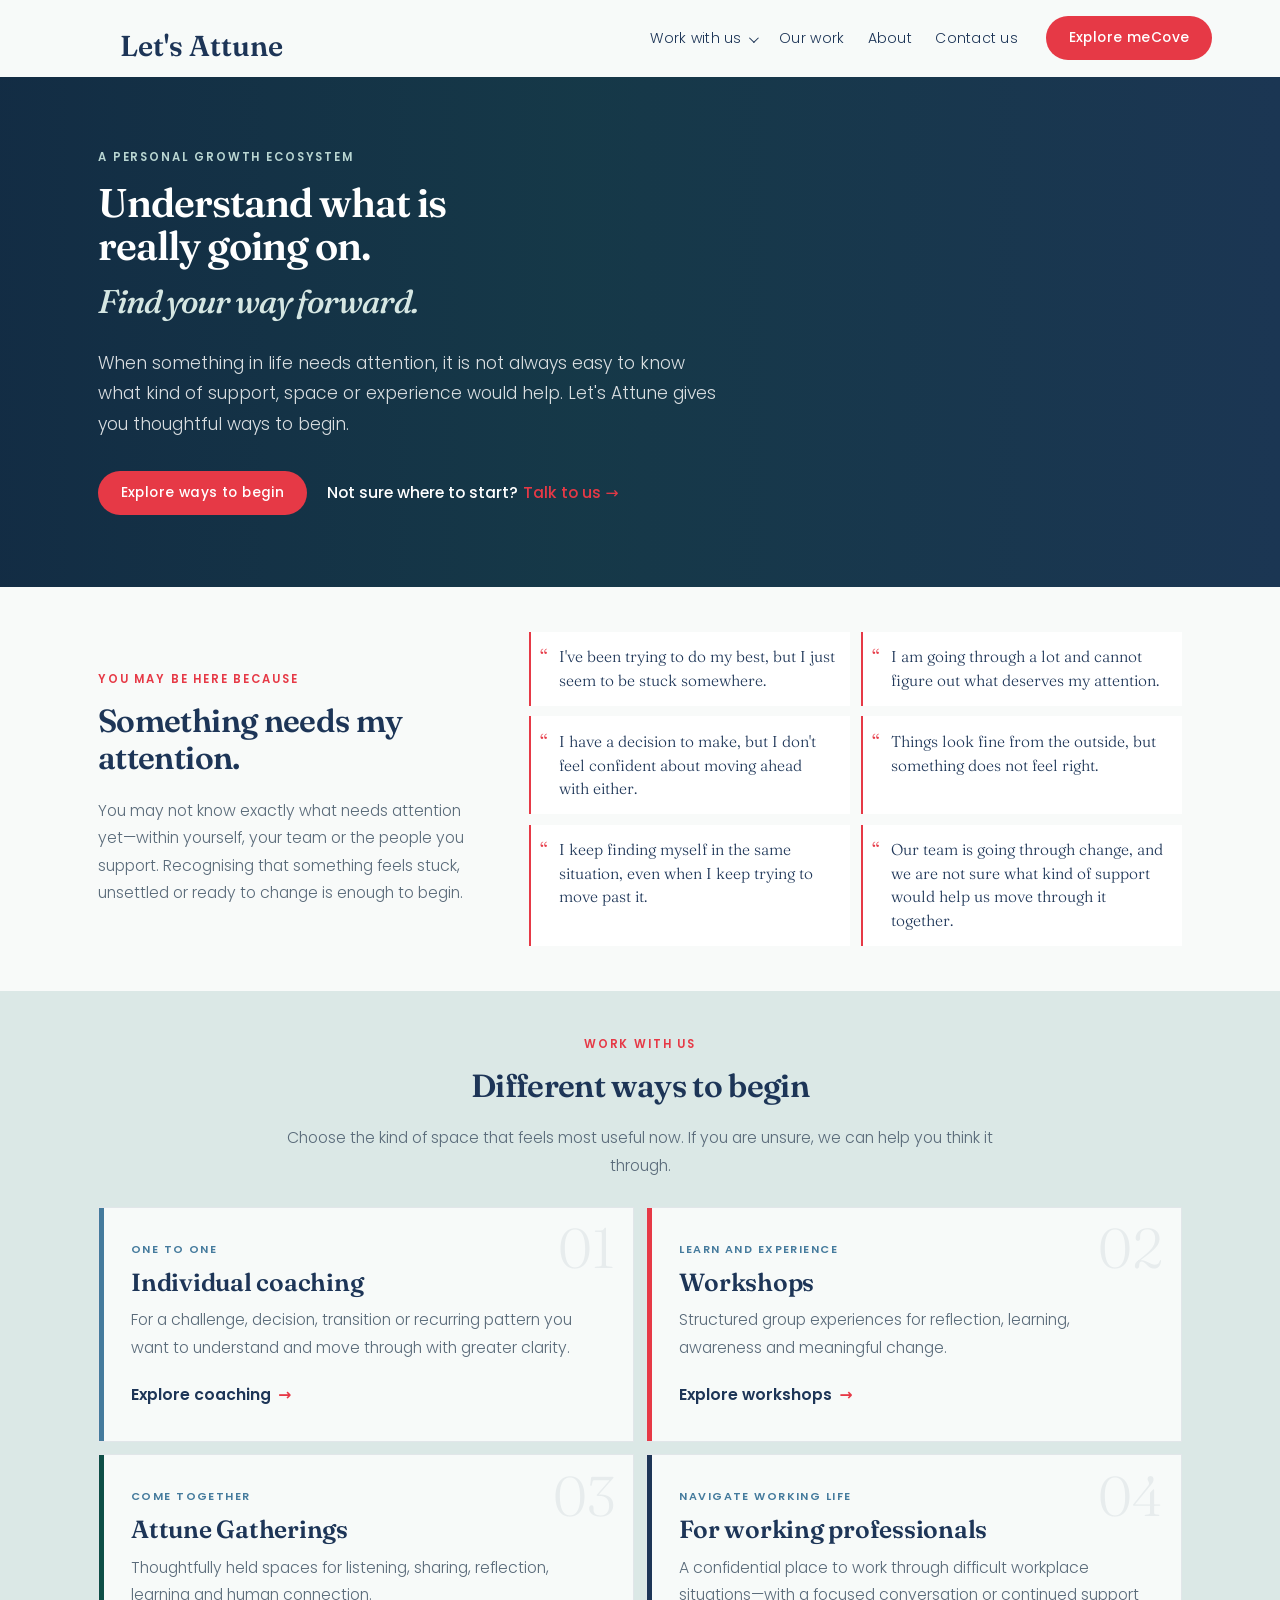
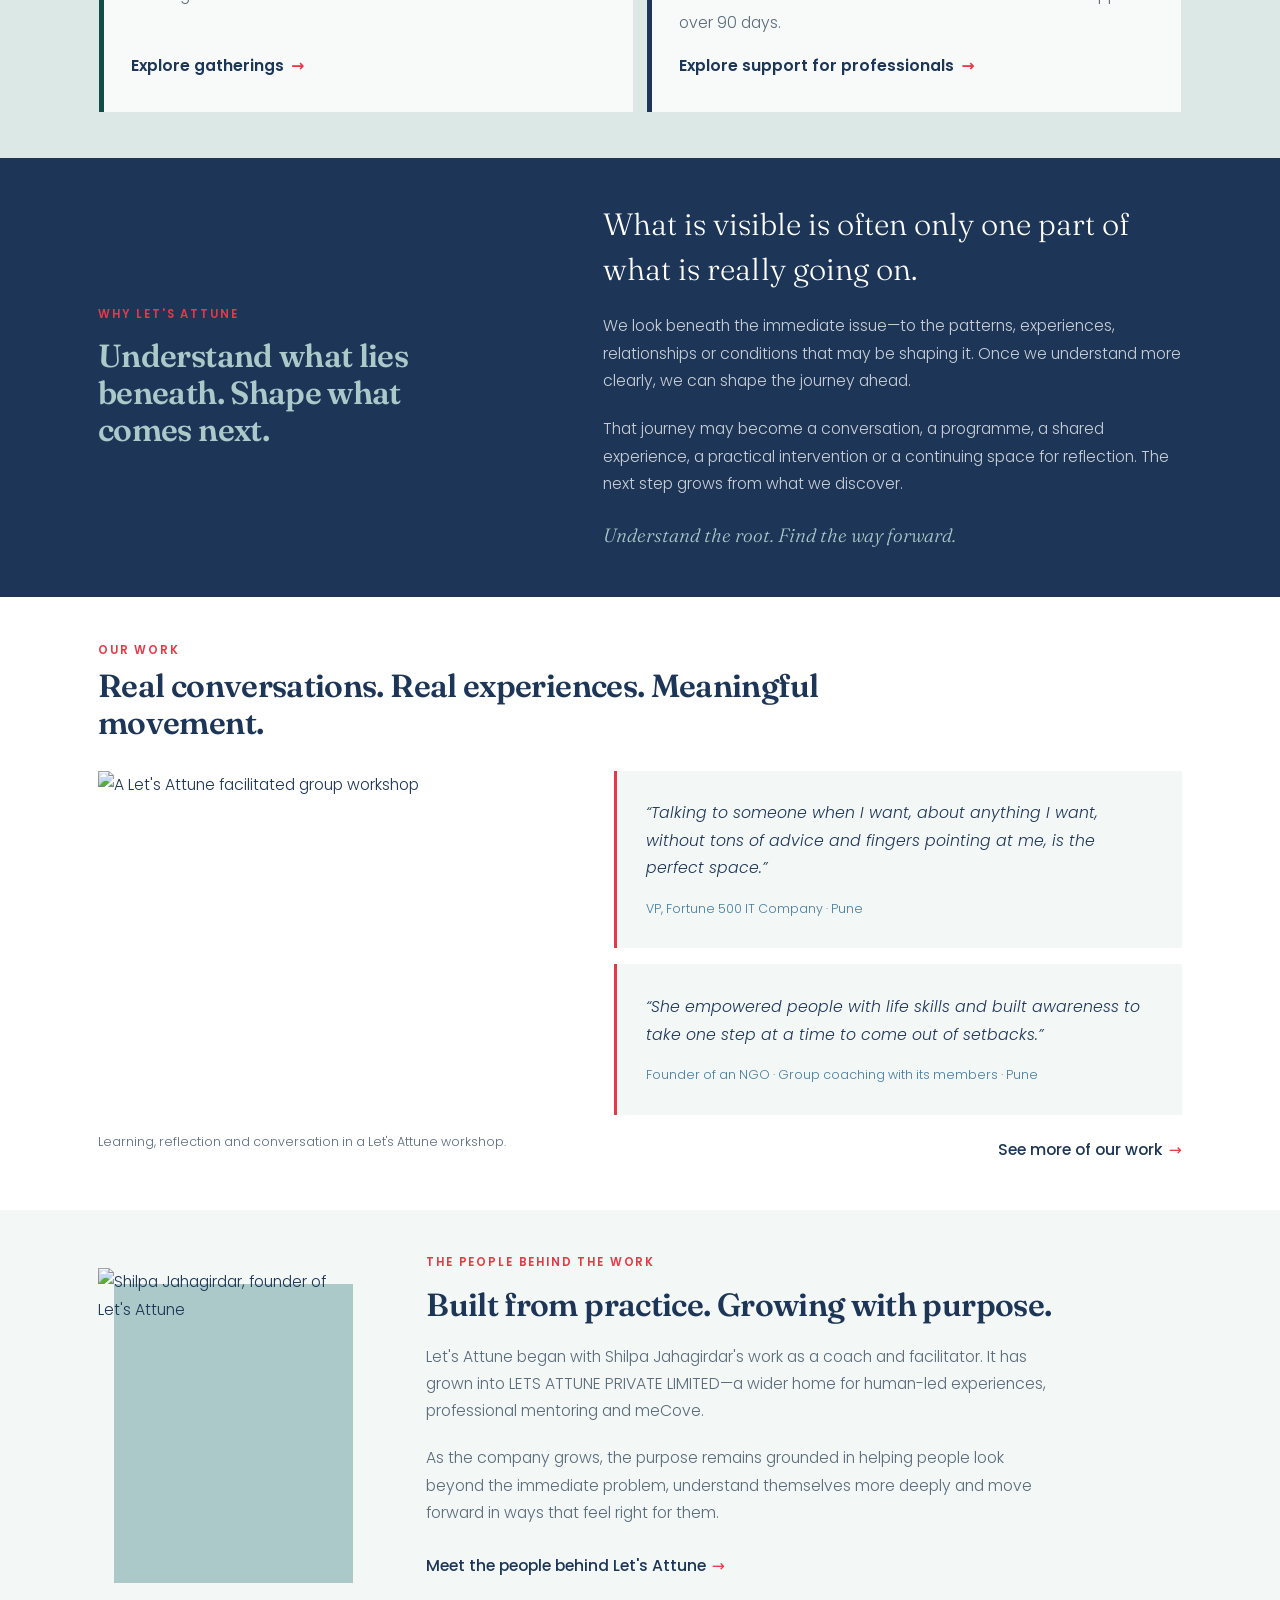
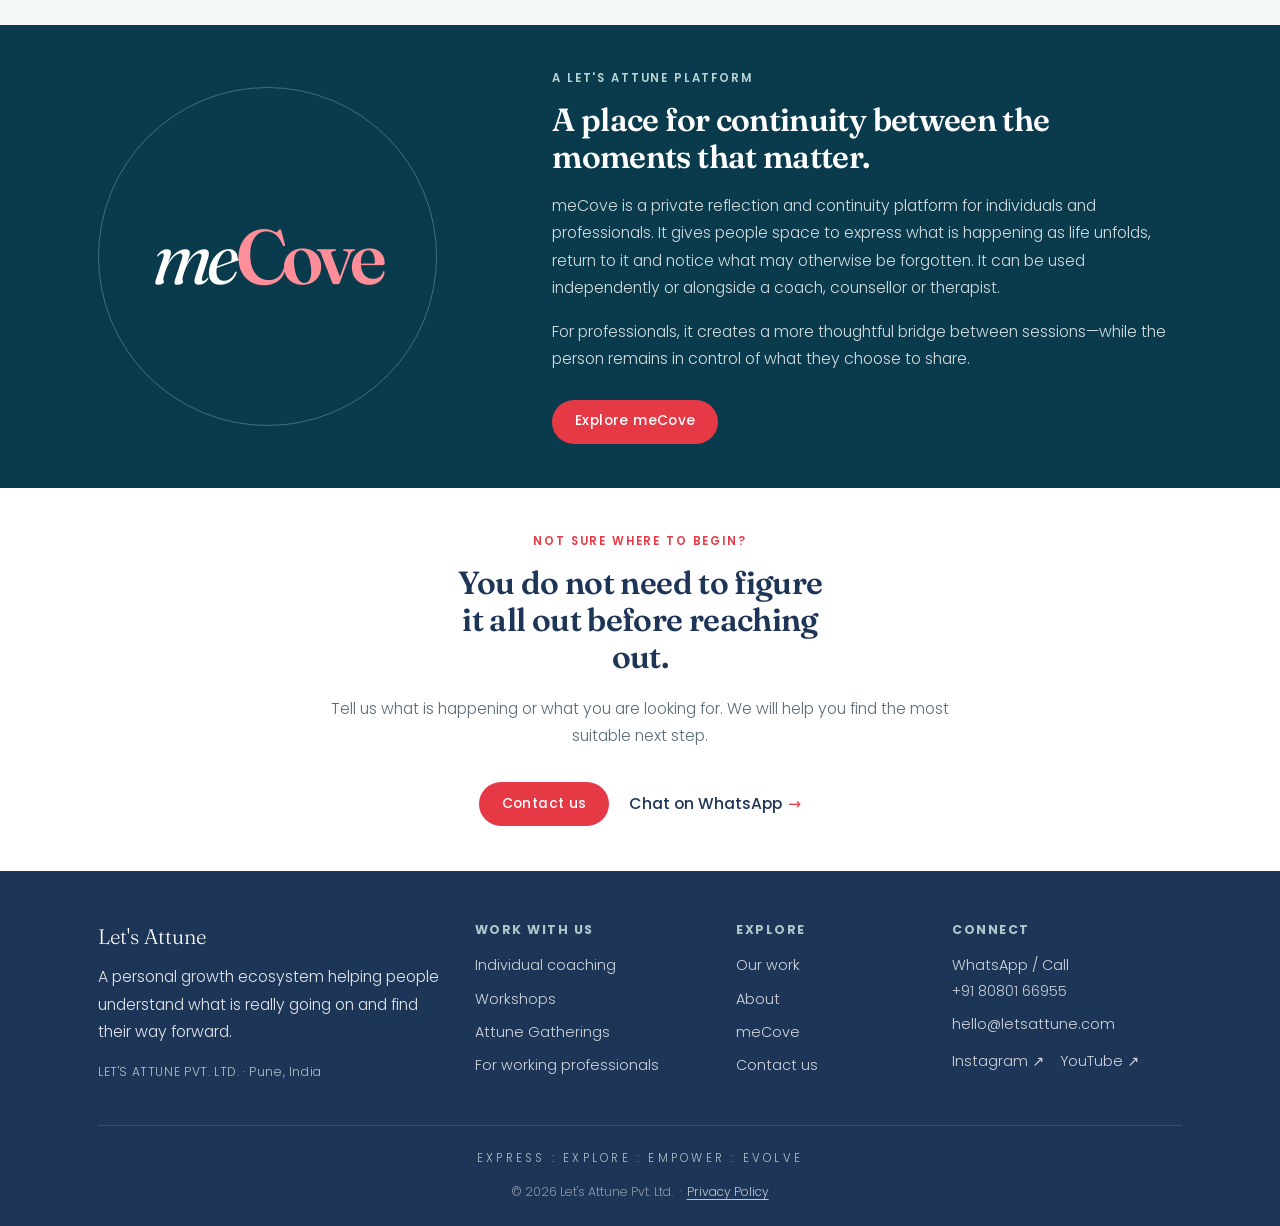
==== commit c24fa81a: "Publish redesigned Lets Attune website" ====
--- a/index.html
+++ b/index.html
@@ -3,244 +3,199 @@
 <head>
   <meta charset="UTF-8" />
   <meta name="viewport" content="width=device-width, initial-scale=1.0" />
-  <title>Let's Attune — Coaching, Workshops & Listening Circles by Shilpa Jahagirdar</title>
-  <meta name="description" content="At Lets Attune, we help people make sense of what they are experiencing, feel more confident in themselves and their choices, and find a way forward that feels right for them. Coaching, workshops, listening circles and corporate programs with PCC-certified coach Shilpa Jahagirdar." />
+  <title>Let's Attune — A Personal Growth Ecosystem</title>
+  <meta name="description" content="Let's Attune helps people understand what is really going on and find their way forward through coaching, workshops, Attune Gatherings, organisational programmes and meCove." />
   <meta property="og:type" content="website" />
-  <meta property="og:title" content="Let's Attune — Tune Into Yourself" />
-  <meta property="og:description" content="Coaching, workshops and listening circles to help you pause, understand yourself, and move forward with clarity." />
-  <meta property="og:image" content="assets/shilpa-full.jpg" />
+  <meta property="og:title" content="Let's Attune — Understand what is really going on" />
+  <meta property="og:description" content="A personal growth ecosystem for understanding yourself, finding clarity and moving forward." />
+  <meta property="og:image" content="assets/the-place-within.jpeg" />
   <meta property="og:url" content="https://letsattune.com/" />
   <meta name="twitter:card" content="summary_large_image" />
   <link rel="icon" type="image/png" href="assets/Lets Attune logo.png" />
   <link rel="preconnect" href="https://fonts.googleapis.com" />
   <link rel="preconnect" href="https://fonts.gstatic.com" crossorigin />
   <link href="https://fonts.googleapis.com/css2?family=Fraunces:ital,opsz,wght,WONK@0,9..144,500,0;0,9..144,600,0;0,9..144,700,0;1,9..144,500,0;1,9..144,600,0&family=Poppins:wght@300;400;500;600&display=swap" rel="stylesheet" />
-  <link rel="stylesheet" href="styles.css" />
-  <!-- Google tag (gtag.js) -->
-  <script async src="https://www.googletagmanager.com/gtag/js?id=G-HD6TJQ2L2W"></script>
-  <script>
-    window.dataLayer = window.dataLayer || [];
-    function gtag(){dataLayer.push(arguments);}
-    gtag('js', new Date());
-    gtag('config', 'G-HD6TJQ2L2W');
-  </script>
+  <link rel="stylesheet" href="styles.css?v=122" />
 </head>
-<body>
-
-  <!-- HEADER -->
+<body class="site-page home-redesign">
   <header class="site-header">
     <div class="wrap">
-      <a class="brand" href="index.html">
-        <img src="assets/Lets Attune logo.png" alt="Let's Attune" />
+      <a class="brand" href="index.html" aria-label="Let's Attune home">
+        <img src="assets/Lets Attune logo.png" alt="" />
         <span class="name">Let's Attune</span>
       </a>
-      <button class="menu-toggle" aria-label="Menu"><span></span><span></span><span></span></button>
-      <nav class="nav">
-        <a class="link active" href="index.html">Home</a>
+      <button class="menu-toggle" aria-label="Open menu" aria-expanded="false"><span></span><span></span><span></span></button>
+      <nav class="nav" aria-label="Main navigation">
+        <a class="link" href="#ways">Work with us</a>
+        <a class="link" href="our-work.html">Our work</a>
         <a class="link" href="about.html">About</a>
-        <a class="link" href="workshops.html">Workshops</a>
-        <a class="btn btn-primary" href="contact.html">Contact Us</a>
+        <a class="link" href="contact.html">Contact us</a>
+        <a class="btn btn-primary nav-app" href="https://mecove.com">Explore meCove</a>
       </nav>
     </div>
   </header>
 
-  <!-- HERO -->
-  <section class="hero on-dark">
-    <div class="hero__bg"></div>
-    <div class="hero__tint"></div>
-    <div class="hero__grain"></div>
-    <div class="wrap">
-      <h1><span id="typewriter" data-plain="Tune Into " data-accent="Yourself"><span class="cursor"></span></span></h1>
-      <p class="hero__tagline">Life doesn't always come with clear answers nor the place to find them..</p>
-    </div>
-  </section>
-
-  <!-- INTRO (below hero, above Does this sound familiar) -->
-  <section class="section band-white hero-intro">
-    <div class="wrap">
-      <p class="hero-intro__text">Whether you're navigating a difficult decision, a life transition, repetitive challenges, or simply feeling that something needs attention, you don't have to figure it out alone.</p>
-      <p class="hero-intro__text">At Lets Attune, we help people make sense of what they are experiencing, feel more confident in themselves and their choices, and find a way forward that feels right for them.</p>
-      <div class="hero__cta" style="margin-top:1.6rem;">
-        <a class="btn btn-primary" href="#help">Explore How we can Help</a>
-        <a class="btn btn-ghost" href="contact.html">Contact Us</a>
-      </div>
-    </div>
-  </section>
-
-  <!-- DOES THIS SOUND FAMILIAR -->
-  <section class="section band-sage">
-    <div class="wrap center reveal">
-      <h2>Does this sound familiar?</h2>
-      <div class="rule"></div>
-    </div>
-    <div class="wrap">
-      <div class="familiar-grid">
-        <div class="familiar reveal">"I'm carrying so much that I'm no longer sure what deserves my attention"</div>
-        <div class="familiar reveal">"I know something needs to change, but I don't know where to begin"</div>
-        <div class="familiar reveal">"I have a decision to make, but every option seems to come with a risk or trade-offs."</div>
-        <div class="familiar reveal">"I spend so much time solving problems for others that I rarely get the space to think about my own."</div>
-        <div class="familiar reveal">"I know I am capable of more, but something is preventing me from moving forward."</div>
-        <div class="familiar reveal">"I want greater confidence, clarity, and conviction in the decisions I make."</div>
-      </div>
-    </div>
-  </section>
-
-  <!-- HOW WE HELP (4-step approach) -->
-  <section class="section band-light" id="help">
-    <div class="wrap center reveal">
-      <h2>How we help?</h2>
-      <div class="rule"></div>
-    </div>
-    <div class="wrap">
-      <div class="steps">
-        <div class="step reveal"><h3>Understand</h3><p>Slow down, untangle what's happening, and understand what's really driving the situation.</p></div>
-        <div class="step-arrow" aria-hidden="true"><div class="step-arrow__badge"><svg viewBox="0 0 24 24" fill="none" stroke="#fff" stroke-width="2.5" stroke-linecap="round" stroke-linejoin="round"><polyline points="9 18 15 12 9 6"/></svg></div></div>
-        <div class="step reveal"><h3>Explore</h3><p>Step back from the problem, challenge assumptions, and discover perspectives you may not have considered before.</p></div>
-        <div class="step-arrow" aria-hidden="true"><div class="step-arrow__badge"><svg viewBox="0 0 24 24" fill="none" stroke="#fff" stroke-width="2.5" stroke-linecap="round" stroke-linejoin="round"><polyline points="9 18 15 12 9 6"/></svg></div></div>
-        <div class="step reveal"><h3>Align</h3><p>Recognise where there may be gaps and reconnect with what feels right, meaningful, and important to you.</p></div>
-        <div class="step-arrow" aria-hidden="true"><div class="step-arrow__badge"><svg viewBox="0 0 24 24" fill="none" stroke="#fff" stroke-width="2.5" stroke-linecap="round" stroke-linejoin="round"><polyline points="9 18 15 12 9 6"/></svg></div></div>
-        <div class="step reveal"><h3>Integrate</h3><p>Take what you've discovered and allow it to become part of how you live, work, and respond.</p></div>
-      </div>
-    </div>
-  </section>
-
-  <!-- WAYS WE SUPPORT (services) -->
-  <section class="section band-sage">
-    <div class="wrap center reveal">
-      <h2>Ways We Support</h2>
-      <div class="rule"></div>
-    </div>
-    <div class="wrap">
-      <div class="cards">
-        <div class="card reveal"><span class="ic">🌿</span><h3>Coaching</h3><p>One-on-one confidential conversations to help you navigate challenges, take decisions, transitions, and personal or professional growth.</p></div>
-        <div class="card reveal"><span class="ic">✨</span><h3>Workshops</h3><p>Structured group experiences designed around growth, awareness, reflection, learning, and bringing change.</p></div>
-        <div class="card reveal"><span class="ic">🤲</span><h3>Listening Circles</h3><p>Facilitated spaces for shared reflection, understanding, and connection. Sometimes before jumping into solutions and advice we need to empty ourselves.</p></div>
-        <div class="card reveal"><span class="ic">🏢</span><h3>Corporate Programs</h3><p>Behavioural Skill Training, leadership development, communication, decision-making, wellbeing, and people-focused development initiatives.</p></div>
-      </div>
-      <div style="text-align:center;margin-top:2rem;">
-        <a class="btn btn-primary" href="contact.html">I'd like to know more</a>
-      </div>
-    </div>
-  </section>
-
-  <!-- WHO WE WORK WITH -->
-  <section class="section band-white">
-    <div class="wrap center reveal">
-      <h2>Who we work with</h2>
-      <div class="rule"></div>
-      <div class="pills">
-        <span class="pill reveal">Working Professionals</span>
-        <span class="pill reveal">Managers &amp; Leaders</span>
-        <span class="pill reveal">Students &amp; Young Adults</span>
-        <span class="pill reveal">Parents and Women</span>
-        <span class="pill reveal">Business Owners &amp; Entrepreneurs</span>
-        <span class="pill reveal">Individuals Navigating Change</span>
-      </div>
-    </div>
-  </section>
-
-  <!-- COACH TEASER -->
-  <section class="section band-light">
-    <div class="wrap teaser reveal">
-      <img class="teaser__photo" src="assets/shilpa.jpeg" alt="Shilpa Jahagirdar" />
-      <div>
-        <div class="eyebrow">Know Your Coach</div>
-        <h2>Shilpa Jahagirdar</h2>
-        <div class="role" style="font-size:0.84rem;letter-spacing:0.06em;color:var(--coral);text-transform:uppercase;margin-bottom:0.6rem">PCC Coach | Founder, Lets Attune</div>
-        <div class="rule"></div>
-        <p>What began as a career in technology gradually evolved into a deeper curiosity about people, behaviour, and what helps us move through life's challenges with greater confidence and understanding.</p>
-        <p style="margin-top:0.9rem">Today, through Lets Attune, Shilpa works with individuals, professionals, and leaders navigating change, important decisions, and periods of transition in life and work.</p>
-        <p style="margin-top:1.2rem"><a class="btn btn-ghost" href="about.html">Know More →</a></p>
-      </div>
-    </div>
-  </section>
-
-  <!-- TESTIMONIALS -->
-  <section class="section band-navy">
-    <div class="wrap center reveal">
-      <h2>Testimonials</h2>
-      <div class="rule"></div>
-    </div>
-    <div class="wrap">
-      <div class="quotes">
-        <figure class="quote reveal">
-          <div class="eyebrow" style="color:var(--sage)">Individual Coaching</div>
-          <p>I consider myself fortunate and personally believe that no other person could ever be a coach for me so perfectly like I had you as my coach. I got stuck mentally doing routine things and proving my skills at times of opportunity and realized that my potential and experience are under utilized at the start of our session. Could not think of any plans to come out of it.</p>
-          <p style="margin-top:0.8rem">Now I am capable of expressing myself clearly, getting things done in my way, handling much more responsibility and getting the recognition I deserve.</p>
-          <p style="margin-top:0.8rem">Once again my heartfelt thanks to you. Words cannot express the value of your efforts</p>
-          <cite>— VP, Product and Sales, Chennai</cite>
-        </figure>
-        <figure class="quote reveal">
-          <div class="eyebrow" style="color:var(--sage)">Group Coaching</div>
-          <p>Shilpa enthusiastically conducted a few workshops and many one-on-one coaching sessions for the members of my NGO. People with challenges poured their heart out to her as she made them very comfortable, and connected with them.</p>
-          <p style="margin-top:0.8rem">She empowered people with life skills and built awareness to take one step at a time to come out of setbacks. She went beyond her commitment and my expectation - out of love to help people. Shilpa is a rare gem and her knowledge and approach inspires me to be a better human being.</p>
-          <p style="margin-top:0.8rem">She is genuinely making a difference in a world mostly focused on making money.</p>
-          <cite>— Founder, NGO, Pune</cite>
-        </figure>
-      </div>
-    </div>
-  </section>
-
-  <!-- WHY LET'S ATTUNE (manifesto) -->
-  <section class="section band-sage">
-    <div class="wrap reveal manifesto">
-      <h2 style="font-style:normal;text-align:center">Why Let's Attune</h2>
-      <div class="rule" style="margin-left:auto;margin-right:auto"></div>
-      <p class="m-statement">Lasting change begins with understanding.</p>
-      <p class="m-reason">So we listen fully before moving forward.</p>
-      <p class="m-statement">Most people already know what they should do.</p>
-      <p class="m-reason">The challenge is understanding what is getting in the way.</p>
-      <p class="m-statement">We don't just focus on the situation.</p>
-      <p class="m-reason">We explore what may be shaping it.</p>
-      <p class="m-close">Because when perspective shifts, new possibilities emerge.</p>
-    </div>
-  </section>
-
-  <!-- CTA -->
-  <section class="section cta-strip">
-    <div class="wrap reveal">
-      <h2>Not sure where to begin?</h2>
-      <div class="rule" style="margin-left:auto;margin-right:auto"></div>
-      <p class="lead" style="margin-left:auto;margin-right:auto">Whether you're facing a challenge, an important decision, or simply looking for a different perspective, we'd be happy to have a conversation.</p>
-      <div class="btnrow">
-        <a class="btn btn-primary" href="contact.html">Connect with Us</a>
-        <a class="btn btn-ghost" href="workshops.html">Explore Workshops</a>
-        <a class="btn btn-ghost" href="https://wa.me/918080166955" target="_blank" rel="noopener">Chat on WhatsApp</a>
-      </div>
-    </div>
-  </section>
-
-  <!-- FOOTER -->
+  <main>
+    <section class="home-hero">
+      <div class="home-hero__image" aria-hidden="true"></div>
+      <div class="home-hero__wash" aria-hidden="true"></div>
+      <div class="wrap home-hero__content reveal">
+        <p class="eyebrow">A personal growth ecosystem</p>
+        <h1><span>Understand what is<br>really going on.</span><em>Find your way forward.</em></h1>
+        <p class="home-hero__lead">When something in life needs attention, it is not always easy to know what kind of support, space or experience would help. Let's Attune gives you thoughtful ways to begin.</p>
+        <div class="home-actions">
+          <a class="btn btn-primary" href="#ways">Explore ways to begin</a>
+          <a class="text-link" href="contact.html">Not sure where to start? <span>Talk to us →</span></a>
+        </div>
+      </div>
+    </section>
+
+    <section class="section recognition">
+      <div class="wrap recognition__layout">
+        <div class="section-intro reveal">
+          <p class="eyebrow">You may be here because</p>
+          <h2>Something needs my attention.</h2>
+          <p>You may not know exactly what needs attention yet—within yourself, your team or the people you support. Recognising that something feels stuck, unsettled or ready to change is enough to begin.</p>
+        </div>
+        <div class="recognition__list">
+          <p class="reveal">I've been trying to do my best, but I just seem to be stuck somewhere.</p>
+          <p class="reveal">I am going through a lot and cannot figure out what deserves my attention.</p>
+          <p class="reveal">I have a decision to make, but I don't feel confident about moving ahead with either.</p>
+          <p class="reveal">Things look fine from the outside, but something does not feel right.</p>
+          <p class="reveal">I keep finding myself in the same situation, even when I keep trying to move past it.</p>
+          <p class="reveal">Our team is going through change, and we are not sure what kind of support would help us move through it together.</p>
+        </div>
+      </div>
+    </section>
+
+    <section class="section ways" id="ways">
+      <div class="wrap">
+        <div class="section-intro section-intro--center reveal">
+          <p class="eyebrow">Work with us</p>
+          <h2>Different ways to begin</h2>
+          <p>Choose the kind of space that feels most useful now. If you are unsure, we can help you think it through.</p>
+        </div>
+        <div class="route-grid">
+          <article class="route-card route-card--coaching reveal">
+            <span class="route-card__number">01</span><p class="route-card__type">One to one</p>
+            <h3>Individual coaching</h3>
+            <p>For a challenge, decision, transition or recurring pattern you want to understand and move through with greater clarity.</p>
+            <a href="coaching.html">Explore coaching <span>→</span></a>
+          </article>
+          <article class="route-card route-card--workshops reveal">
+            <span class="route-card__number">02</span><p class="route-card__type">Learn and experience</p>
+            <h3>Workshops</h3>
+            <p>Structured group experiences for reflection, learning, awareness and meaningful change.</p>
+            <a href="workshops.html">Explore workshops <span>→</span></a>
+          </article>
+          <article class="route-card route-card--gatherings reveal">
+            <span class="route-card__number">03</span><p class="route-card__type">Come together</p>
+            <h3>Attune Gatherings</h3>
+            <p>Thoughtfully held spaces for listening, sharing, reflection, learning and human connection.</p>
+            <a href="gatherings.html">Explore gatherings <span>→</span></a>
+          </article>
+          <article class="route-card route-card--organisations reveal">
+            <span class="route-card__number">04</span><p class="route-card__type">Navigate working life</p>
+            <h3>For working professionals</h3>
+            <p>A confidential place to work through difficult workplace situations—with a focused conversation or continued support over 90 days.</p>
+            <a href="working-professionals.html">Explore support for professionals <span>→</span></a>
+          </article>
+        </div>
+      </div>
+    </section>
+
+    <section class="section attune-way">
+      <div class="wrap attune-way__layout">
+        <div class="attune-way__heading reveal">
+          <p class="eyebrow">Why Let's Attune</p>
+          <h2>Understand what lies beneath. Shape what comes next.</h2>
+        </div>
+        <div class="attune-way__copy reveal">
+          <p class="large-copy">What is visible is often only one part of what is really going on.</p>
+          <p>We look beneath the immediate issue—to the patterns, experiences, relationships or conditions that may be shaping it. Once we understand more clearly, we can shape the journey ahead.</p>
+          <p>That journey may become a conversation, a programme, a shared experience, a practical intervention or a continuing space for reflection. The next step grows from what we discover.</p>
+          <p class="attune-way__closing">Understand the root. Find the way forward.</p>
+        </div>
+      </div>
+    </section>
+
+    <section class="section proof" id="our-work">
+      <div class="wrap">
+        <div class="section-intro reveal">
+          <p class="eyebrow">Our work</p>
+          <h2>Real conversations. Real experiences. Meaningful movement.</h2>
+        </div>
+        <div class="proof__grid">
+          <figure class="proof__image reveal">
+            <img src="assets/workshop.jpeg" alt="A Let's Attune facilitated group workshop" />
+            <figcaption>Learning, reflection and conversation in a Let's Attune workshop.</figcaption>
+          </figure>
+          <div class="proof__voices">
+            <blockquote class="reveal">
+              <p>“Talking to someone when I want, about anything I want, without tons of advice and fingers pointing at me, is the perfect space.”</p>
+              <cite>VP, Fortune 500 IT Company · Pune</cite>
+            </blockquote>
+            <blockquote class="reveal">
+              <p>“She empowered people with life skills and built awareness to take one step at a time to come out of setbacks.”</p>
+              <cite>Founder of an NGO · Group coaching with its members · Pune</cite>
+            </blockquote>
+            <div class="proof__action reveal"><a class="text-link" href="our-work.html">See more of our work <span>→</span></a></div>
+          </div>
+        </div>
+      </div>
+    </section>
+
+    <section class="section company" id="team">
+      <div class="wrap company__layout">
+        <div class="company__portrait reveal"><img src="assets/shilpa-full.jpg" alt="Shilpa Jahagirdar, founder of Let's Attune" /></div>
+        <div class="company__copy reveal">
+          <p class="eyebrow">The people behind the work</p>
+          <h2>Built from practice. Growing with purpose.</h2>
+          <p>Let's Attune began with Shilpa Jahagirdar's work as a coach and facilitator. It has grown into LETS ATTUNE PRIVATE LIMITED—a wider home for human-led experiences, professional mentoring and meCove.</p>
+          <p>As the company grows, the purpose remains grounded in helping people look beyond the immediate problem, understand themselves more deeply and move forward in ways that feel right for them.</p>
+          <a class="text-link" href="about.html">Meet the people behind Let's Attune <span>→</span></a>
+        </div>
+      </div>
+    </section>
+
+    <section class="section mecove-feature">
+      <div class="wrap mecove-feature__layout">
+        <div class="mecove-feature__mark reveal" aria-hidden="true"><span>me</span><strong>Cove</strong></div>
+        <div class="mecove-feature__copy reveal">
+          <p class="eyebrow">A Let's Attune platform</p>
+          <h2>A place for continuity between the moments that matter.</h2>
+          <p>meCove is a private reflection and continuity platform for individuals and professionals. It gives people space to express what is happening as life unfolds, return to it and notice what may otherwise be forgotten. It can be used independently or alongside a coach, counsellor or therapist.</p>
+          <p>For professionals, it creates a more thoughtful bridge between sessions—while the person remains in control of what they choose to share.</p>
+          <a class="btn btn-primary" href="https://mecove.com">Explore meCove</a>
+        </div>
+      </div>
+    </section>
+
+    <section class="section closing-invite">
+      <div class="wrap reveal">
+        <p class="eyebrow">Not sure where to begin?</p>
+        <h2>You do not need to figure it all out before reaching out.</h2>
+        <p>Tell us what is happening or what you are looking for. We will help you find the most suitable next step.</p>
+        <div class="home-actions home-actions--center">
+          <a class="btn btn-primary" href="contact.html">Contact us</a>
+          <a class="text-link" href="https://wa.me/918080166955">Chat on WhatsApp <span>→</span></a>
+        </div>
+      </div>
+    </section>
+  </main>
+
   <footer class="site-footer">
     <div class="wrap">
-      <div class="footer-grid">
-        <div>
-          <div class="name">Let's Attune</div>
-          <p style="color:rgba(255,255,255,0.7)">Reflective, emotionally safe spaces to pause, understand yourself, and move forward with clarity.</p>
-          <img class="footer-qr" src="assets/qr.png" alt="WhatsApp QR — Let's Attune" />
-        </div>
-        <div>
-          <h4>Explore</h4>
-          <ul>
-            <li><a href="index.html">Home</a></li>
-            <li><a href="about.html">About</a></li>
-            <li><a href="workshops.html">Workshops</a></li>
-            <li><a href="contact.html">Contact Us</a></li>
-          </ul>
-        </div>
-        <div>
-          <h4>Connect</h4>
-          <ul>
-            <li><a href="https://wa.me/918080166955" target="_blank" rel="noopener">WhatsApp / Call</a><br>+91 8080166955</li>
-            <li><a href="mailto:hello@letsattune.com">hello@letsattune.com</a></li>
-          </ul>
-        </div>
+      <div class="footer-grid footer-grid--company">
+        <div><div class="name">Let's Attune</div><p>A personal growth ecosystem helping people understand what is really going on and find their way forward.</p><p class="footer-company">LET'S ATTUNE PVT. LTD. · Pune, India</p></div>
+        <div><h4>Work with us</h4><ul><li><a href="coaching.html">Individual coaching</a></li><li><a href="workshops.html">Workshops</a></li><li><a href="gatherings.html">Attune Gatherings</a></li><li><a href="working-professionals.html">For working professionals</a></li></ul></div>
+        <div><h4>Explore</h4><ul><li><a href="our-work.html">Our work</a></li><li><a href="about.html">About</a></li><li><a href="https://mecove.com">meCove</a></li><li><a href="contact.html">Contact us</a></li></ul></div>
+        <div><h4>Connect</h4><ul><li><a href="https://wa.me/918080166955">WhatsApp / Call</a><br>+91 80801 66955</li><li><a href="mailto:hello@letsattune.com">hello@letsattune.com</a></li></ul></div>
       </div>
       <div class="footer-motto">EXPRESS : EXPLORE : EMPOWER : EVOLVE</div>
       <div class="footer-copy">© <span data-year>2026</span> Let's Attune Pvt. Ltd.</div>
     </div>
   </footer>
-
-  <script src="main.js"></script>
+  <script src="main.js?v=20261028a"></script>
 </body>
 </html>
--- a/styles.css
+++ b/styles.css
@@ -28,6 +28,282 @@
 
   --ff-serif: 'Fraunces', Georgia, serif;
   --ff-sans:  'Poppins', system-ui, sans-serif;
+}
+
+/* Organisations */
+.organisations-page .section { padding:clamp(2.1rem,3.5vw,3.2rem) 0; }
+.org-hero { padding:clamp(2.8rem,5vw,4.5rem) 0; background:linear-gradient(118deg,#edf3f1 0 65%,#f8e9e8 65%); overflow:hidden; }
+.org-hero__layout { display:grid; grid-template-columns:.92fr 1.08fr; gap:clamp(2.5rem,6vw,5rem); align-items:center; }
+.org-hero__copy h1 { max-width:17ch; }
+.org-hero__copy > p:not(.eyebrow) { margin-top:1rem; max-width:58ch; color:var(--muted); }
+.org-hero .text-link { color:var(--navy); }
+.org-hero__visual { position:relative; min-height:370px; padding:0 1.3rem 2.1rem 0; }
+.org-hero__visual > img { width:100%; height:350px; object-fit:cover; object-position:center; display:block; filter:saturate(.82); }
+.org-hero__visual > div { position:absolute; right:0; bottom:0; width:min(88%,430px); padding:1rem 1.2rem; background:var(--navy); color:#fff; }
+.org-hero__visual span { display:block; color:rgba(255,255,255,.72); font-size:.75rem; }
+.org-hero__visual strong { display:block; margin-top:.35rem; color:#fff; font:italic 600 1.08rem var(--ff-serif); }
+
+.org-signals { background:#fff; }
+.org-signals__intro { display:grid; grid-template-columns:.78fr 1.22fr; gap:.5rem 4rem; align-items:end; }
+.org-signals__intro .eyebrow { grid-column:1/-1; }
+.org-signals__intro > p:last-child { color:var(--muted); }
+.org-signals__list { display:grid; grid-template-columns:repeat(5,1fr); margin-top:1.6rem; border-top:1px solid rgba(29,53,87,.17); }
+.org-signals__list article { min-height:190px; padding:1.2rem 1rem; border-right:1px solid rgba(29,53,87,.14); }
+.org-signals__list article:last-child { border-right:0; }
+.org-signals__list span { color:var(--coral); font-size:.68rem; font-weight:600; letter-spacing:.1em; }
+.org-signals__list p { margin-top:.65rem; color:var(--navy); font:500 .88rem/1.6 var(--ff-sans); }
+
+.org-offers { background:#f8e9e8; }
+.org-offers__heading { max-width:760px; }
+.org-offers__heading > p:last-child { margin-top:.65rem; color:var(--muted); }
+.org-offer-stack { margin-top:1.5rem; }
+.org-offer { display:grid; grid-template-columns:90px 1fr; gap:1.2rem; width:88%; padding:1.4rem 1.6rem; border-top:1px solid rgba(29,53,87,.18); }
+.org-offer:nth-child(even) { margin-left:12%; background:rgba(255,255,255,.5); }
+.org-offer__number { color:rgba(230,57,70,.55); font:italic 600 2.8rem/1 var(--ff-serif); }
+.org-offer__label { color:var(--steel); font-size:.67rem; font-weight:600; letter-spacing:.09em; text-transform:uppercase; }
+.org-offer h3 { margin-top:.35rem; font-size:1.45rem; }
+.org-offer div:last-child > p:not(.org-offer__label) { margin-top:.5rem; max-width:75ch; color:var(--muted); font-size:.88rem; }
+.org-offer strong { display:block; margin-top:.7rem; color:var(--navy); font-size:.82rem; }
+.org-offer .text-link { margin-top:.7rem; color:var(--navy); }
+
+.org-fit { background:var(--navy); color:#fff; }
+.org-fit__layout { display:grid; grid-template-columns:.78fr 1.22fr; gap:clamp(2.5rem,7vw,6rem); align-items:start; }
+.org-fit h2 { color:#fff; }
+.org-fit .eyebrow { color:var(--sage); }
+.org-fit__statement > p:last-child { margin-top:.7rem; color:rgba(255,255,255,.7); }
+.org-fit__paths { border-top:1px solid rgba(185,214,210,.38); }
+.org-fit__paths article { display:grid; grid-template-columns:1fr 1.15fr; gap:1.1rem; padding:1rem 0; border-bottom:1px solid rgba(185,214,210,.3); }
+.org-fit__paths span { color:rgba(255,255,255,.65); font-size:.76rem; }
+.org-fit__paths strong { color:#fff; font:600 .95rem/1.5 var(--ff-serif); }
+
+.org-process { background:#fff; }
+.org-process__heading { text-align:center; }
+.org-process__line { display:grid; grid-template-columns:repeat(5,1fr); margin-top:1.5rem; position:relative; }
+.org-process__line::before { content:''; position:absolute; left:7%; right:7%; top:20px; height:1px; background:rgba(29,53,87,.2); }
+.org-process__line article { position:relative; z-index:1; padding:0 1rem; text-align:center; }
+.org-process__line span { width:40px; height:40px; margin:0 auto; display:grid; place-items:center; border-radius:50%; background:var(--coral); color:#fff; font-size:.68rem; font-weight:600; }
+.org-process__line h3 { margin-top:.65rem; font-size:1.1rem; }
+.org-process__line p { margin-top:.35rem; color:var(--muted); font-size:.78rem; }
+
+.org-people { background:#edf3f1; }
+.org-people__heading { max-width:720px; }
+.org-people__grid { display:grid; grid-template-columns:1fr 1fr; gap:1rem; margin-top:1.4rem; }
+.org-person { display:grid; grid-template-columns:180px 1fr; background:rgba(255,255,255,.7); min-height:280px; }
+.org-person img { width:100%; height:100%; object-fit:cover; object-position:center top; display:block; }
+.org-person > div { padding:1.3rem; }
+.org-person h3 { margin-top:.35rem; }
+.org-person div > p:not(.org-offer__label) { margin-top:.55rem; color:var(--muted); font-size:.82rem; }
+.org-person strong { display:block; margin-top:.7rem; color:var(--navy); font-size:.8rem; }
+
+.org-proof { background:#fff; }
+.org-proof__layout { display:grid; grid-template-columns:1.1fr .9fr; gap:clamp(2.5rem,7vw,6rem); align-items:center; }
+.org-proof__copy > p:not(.eyebrow) { margin-top:.7rem; color:var(--muted); }
+.org-proof__facts { display:flex; gap:1rem; margin-top:1.2rem; }
+.org-proof__facts span { flex:1; padding-top:.7rem; border-top:2px solid var(--coral); color:var(--muted); font-size:.7rem; }
+.org-proof__facts strong { display:block; color:var(--navy); font:600 1.05rem var(--ff-serif); }
+.org-proof blockquote { margin:0; padding:1.6rem; background:#f8e9e8; color:var(--navy); font:italic 1rem/1.65 var(--ff-serif); border-left:4px solid var(--coral); }
+.org-proof cite { display:block; margin-top:.8rem; color:var(--muted); font:normal .72rem var(--ff-sans); }
+
+.org-contact { background:#f8e9e8; }
+.org-contact__layout { display:grid; grid-template-columns:1.2fr .8fr; gap:clamp(2.5rem,7vw,6rem); align-items:center; }
+.org-contact__layout > div:first-child > p:last-child { margin-top:.7rem; color:var(--muted); }
+.org-contact__layout > div:last-child { display:flex; flex-direction:column; align-items:flex-start; gap:1rem; padding-left:2rem; border-left:1px solid rgba(29,53,87,.18); }
+.org-contact .text-link { color:var(--navy); }
+
+@media (max-width:900px) {
+  .org-hero__layout,.org-fit__layout,.org-proof__layout,.org-contact__layout { gap:2rem; }
+  .org-signals__list { grid-template-columns:repeat(3,1fr); }
+  .org-signals__list article { min-height:150px; border-bottom:1px solid rgba(29,53,87,.14); }
+  .org-process__line { grid-template-columns:repeat(5,1fr); }
+  .org-person { grid-template-columns:140px 1fr; }
+}
+@media (max-width:680px) {
+  .organisations-page .section { padding:1.9rem 0; }
+  .org-hero { padding:2.3rem 0; background:linear-gradient(160deg,#edf3f1 0 72%,#f8e9e8 72%); }
+  .org-hero__layout,.org-signals__intro,.org-fit__layout,.org-proof__layout,.org-contact__layout { grid-template-columns:1fr; }
+  .org-hero__visual { min-height:285px; padding-right:.8rem; }
+  .org-hero__visual > img { height:270px; }
+  .org-signals__list { grid-template-columns:1fr; }
+  .org-signals__list article { min-height:0; border-right:0; }
+  .org-offer,.org-offer:nth-child(even) { width:100%; margin-left:0; grid-template-columns:52px 1fr; padding:1.2rem .4rem; }
+  .org-offer__number { font-size:2rem; }
+  .org-fit__paths article { grid-template-columns:1fr; gap:.25rem; }
+  .org-process__line { grid-template-columns:1fr; }
+  .org-process__line::before { left:20px; right:auto; top:8%; bottom:8%; width:1px; height:auto; }
+  .org-process__line article { display:grid; grid-template-columns:42px 1fr; text-align:left; column-gap:.8rem; padding:.65rem 0; }
+  .org-process__line span { grid-row:1/3; margin:0; }
+  .org-process__line h3 { margin-top:.2rem; }
+  .org-people__grid { grid-template-columns:1fr; }
+  .org-person { grid-template-columns:120px 1fr; min-height:0; }
+  .org-proof__facts { flex-direction:column; }
+  .org-contact__layout > div:last-child { padding:1.2rem 0 0; border-left:0; border-top:1px solid rgba(29,53,87,.18); }
+}
+
+/* Working professionals hero v2 */
+.professionals-page .professionals-hero { background:#edf3f1; }
+.professionals-page .professionals-hero__visual {
+  min-height:360px;
+  padding:1.2rem 0 1rem 3.5rem;
+  border-left:0;
+  display:flex;
+  flex-direction:column;
+  justify-content:center;
+  gap:0;
+  position:relative;
+}
+.professionals-page .professionals-hero__visual::before {
+  content:'“';
+  position:absolute;
+  left:0;
+  top:.5rem;
+  color:rgba(230,57,70,.2);
+  font:600 8rem/1 var(--ff-serif);
+}
+.professionals-page .professionals-hero__visual::after {
+  content:'';
+  position:absolute;
+  left:2.2rem;
+  top:4rem;
+  bottom:3.5rem;
+  width:1px;
+  background:linear-gradient(var(--coral),rgba(69,123,157,.28));
+}
+.professionals-page .work-fragment {
+  position:relative;
+  inset:auto;
+  max-width:none;
+  padding:.75rem .7rem .75rem 1.8rem;
+  background:transparent;
+  box-shadow:none;
+  border:0;
+  border-bottom:1px solid rgba(29,53,87,.14);
+  color:var(--navy);
+  font-size:1rem;
+}
+.professionals-page .work-fragment::before {
+  content:'';
+  position:absolute;
+  left:-1.58rem;
+  top:1.12rem;
+  width:7px;
+  height:7px;
+  border-radius:50%;
+  background:var(--coral);
+}
+.professionals-page .work-fragment:nth-child(even) { margin-left:2.4rem; }
+.professionals-page .professionals-hero__visual > strong {
+  position:relative;
+  inset:auto;
+  align-self:flex-end;
+  margin-top:.9rem;
+  padding:.55rem .8rem;
+  background:transparent;
+  color:var(--steel);
+  font-size:1rem;
+}
+@media (max-width:680px) {
+  .professionals-page .professionals-hero { background:#edf3f1; }
+  .professionals-page .professionals-hero__visual { min-height:290px; padding:1.2rem 0 .5rem 3rem; border-top:1px solid rgba(29,53,87,.14); }
+  .professionals-page .professionals-hero__visual::after { left:1.8rem; }
+  .professionals-page .work-fragment { max-width:none; font-size:.91rem; }
+  .professionals-page .work-fragment:nth-child(even) { margin-left:.8rem; }
+}
+
+/* Working professionals — compact unsaid themes */
+.professionals-page .professionals-unsaid__layout { display:block; }
+.professionals-page .professionals-unsaid__heading { max-width:780px; }
+.professionals-page .unsaid-list { grid-template-columns:repeat(4,1fr); margin-top:1.4rem; border-top:1px solid rgba(29,53,87,.18); }
+.professionals-page .unsaid-list article,
+.professionals-page .unsaid-list article:nth-child(n) { min-height:0; padding:1rem 1rem .9rem 2.6rem; background:transparent; border-right:1px solid rgba(29,53,87,.14); border-bottom:0; }
+.professionals-page .unsaid-list article:last-child { border-right:0; }
+.professionals-page .unsaid-list h3 { font-size:1.05rem; }
+.professionals-page .unsaid-list p { margin-top:.4rem; color:var(--muted); font:300 .79rem/1.55 var(--ff-sans); }
+@media (max-width:850px) {
+  .professionals-page .unsaid-list { grid-template-columns:1fr 1fr; }
+  .professionals-page .unsaid-list article:nth-child(2) { border-right:0; }
+  .professionals-page .unsaid-list article:nth-child(-n+2) { border-bottom:1px solid rgba(29,53,87,.14); }
+}
+@media (max-width:520px) {
+  .professionals-page .unsaid-list { grid-template-columns:1fr; }
+  .professionals-page .unsaid-list article:nth-child(n) { border-right:0; border-bottom:1px solid rgba(29,53,87,.14); }
+}
+
+/* Working professionals — detailed unsaid statements, compact layout */
+.professionals-page .unsaid-list--statements { grid-template-columns:1fr 1fr; }
+.professionals-page .unsaid-list--statements article,
+.professionals-page .unsaid-list--statements article:nth-child(n) { min-height:0; padding:.75rem .9rem .75rem 2.6rem; border-right:1px solid rgba(29,53,87,.14); border-bottom:1px solid rgba(29,53,87,.14); }
+.professionals-page .unsaid-list--statements article:nth-child(even) { border-right:0; }
+.professionals-page .unsaid-list--statements p { margin-top:0; color:var(--navy); font:400 .83rem/1.5 var(--ff-sans); }
+@media (max-width:520px) {
+  .professionals-page .unsaid-list--statements { grid-template-columns:1fr; }
+  .professionals-page .unsaid-list--statements article:nth-child(n) { border-right:0; }
+}
+
+/* Working professionals hero v3 — connected workplace map */
+.professionals-page .professionals-hero__visual { min-height:390px; padding:0; display:block; position:relative; border:0; }
+.professionals-page .professionals-hero__visual::before { content:''; position:absolute; width:255px; height:255px; left:50%; top:50%; transform:translate(-50%,-50%); border:1px solid rgba(29,53,87,.2); border-radius:50%; }
+.professionals-page .professionals-hero__visual::after { content:''; position:absolute; width:1px; height:78%; left:50%; top:11%; background:linear-gradient(transparent,rgba(69,123,157,.35),transparent); }
+.professionals-page .work-fragment,
+.professionals-page .work-fragment:nth-child(even) { position:absolute; inset:auto; width:180px; max-width:180px; margin:0; padding:.55rem .7rem; background:#fff; border:0; border-bottom:2px solid var(--coral); box-shadow:none; color:var(--navy); text-align:center; font:500 .9rem/1.4 var(--ff-serif); z-index:2; }
+.professionals-page .work-fragment::before { display:none; }
+.professionals-page .work-fragment--one { left:2%; top:10%; }
+.professionals-page .work-fragment--two { right:0; top:18%; border-color:var(--steel); }
+.professionals-page .work-fragment--three { right:5%; bottom:8%; border-color:var(--coral); }
+.professionals-page .work-fragment--four { left:0; bottom:18%; border-color:var(--steel); }
+.professionals-page .professionals-hero__visual > strong { position:absolute; inset:50% auto auto 50%; transform:translate(-50%,-50%); width:142px; height:142px; margin:0; padding:1rem; border-radius:50%; display:grid; place-items:center; text-align:center; background:var(--navy); color:#fff; font:italic 600 1rem/1.35 var(--ff-serif); z-index:3; }
+
+/* Working professionals — alternating private conversation path */
+.professionals-page .professionals-unsaid__heading { margin:0 auto; text-align:center; }
+.professionals-page .unsaid-list--statements { position:relative; display:grid; grid-template-columns:1fr 1fr; gap:0 4rem; max-width:930px; margin:1.35rem auto 0; border:0; }
+.professionals-page .unsaid-list--statements::before { content:''; position:absolute; left:50%; top:.5rem; bottom:.5rem; width:1px; background:linear-gradient(var(--coral),rgba(69,123,157,.28)); }
+.professionals-page .unsaid-list--statements article,
+.professionals-page .unsaid-list--statements article:nth-child(n) { min-height:0; padding:.7rem 2.3rem; background:transparent; border:0; position:relative; }
+.professionals-page .unsaid-list--statements article:nth-child(odd) { grid-column:1; text-align:right; }
+.professionals-page .unsaid-list--statements article:nth-child(even) { grid-column:2; text-align:left; }
+.professionals-page .unsaid-list--statements article:nth-child(2) { grid-row:1; }
+.professionals-page .unsaid-list--statements article:nth-child(4) { grid-row:2; }
+.professionals-page .unsaid-list--statements article:nth-child(6) { grid-row:3; }
+.professionals-page .unsaid-list--statements article:nth-child(8) { grid-row:4; }
+.professionals-page .unsaid-list--statements span { left:auto; right:.15rem; top:.72rem; width:24px; height:24px; display:grid; place-items:center; border-radius:50%; background:#fff; color:var(--coral); border:1px solid var(--coral); z-index:2; }
+.professionals-page .unsaid-list--statements article:nth-child(even) span { right:auto; left:.15rem; }
+.professionals-page .unsaid-list--statements p { color:var(--navy); font:400 .84rem/1.55 var(--ff-sans); }
+@media (max-width:680px) {
+  .professionals-page .professionals-hero__visual { min-height:350px; padding:0; border-top:1px solid rgba(29,53,87,.14); }
+  .professionals-page .professionals-hero__visual::before { width:215px; height:215px; }
+  .professionals-page .work-fragment,.professionals-page .work-fragment:nth-child(even) { width:145px; max-width:145px; font-size:.78rem; }
+  .professionals-page .work-fragment--one { left:0; top:8%; }
+  .professionals-page .work-fragment--two { right:0; top:16%; }
+  .professionals-page .work-fragment--three { right:0; bottom:7%; }
+  .professionals-page .work-fragment--four { left:0; bottom:15%; }
+  .professionals-page .professionals-hero__visual > strong { width:122px; height:122px; font-size:.88rem; }
+  .professionals-page .unsaid-list--statements { grid-template-columns:1fr; gap:0; }
+  .professionals-page .unsaid-list--statements::before { left:12px; }
+  .professionals-page .unsaid-list--statements article:nth-child(n) { grid-column:1; grid-row:auto; padding:.65rem .2rem .65rem 2.9rem; text-align:left; }
+  .professionals-page .unsaid-list--statements article:nth-child(n) span { left:0; right:auto; }
+}
+
+/* Working professionals hero v3.1 — four connected areas */
+.professionals-page .professionals-hero__visual { min-height:340px; padding:1.4rem; display:grid; grid-template-columns:1fr 1fr; grid-template-rows:auto 1fr 1fr; gap:0 1.6rem; align-content:center; border:1px solid rgba(29,53,87,.15); }
+.professionals-page .professionals-hero__visual::before,
+.professionals-page .professionals-hero__visual::after { content:''; position:absolute; background:rgba(29,53,87,.15); transform:none; border:0; border-radius:0; }
+.professionals-page .professionals-hero__visual::before { left:50%; top:4.5rem; bottom:1.4rem; width:1px; height:auto; }
+.professionals-page .professionals-hero__visual::after { left:1.4rem; right:1.4rem; top:64%; width:auto; height:1px; }
+.professionals-page .work-fragment,
+.professionals-page .work-fragment:nth-child(even),
+.professionals-page .work-fragment--one,
+.professionals-page .work-fragment--two,
+.professionals-page .work-fragment--three,
+.professionals-page .work-fragment--four { position:relative; inset:auto; width:auto; max-width:none; margin:0; padding:1.05rem .8rem; display:flex; align-items:center; justify-content:center; background:transparent; border:0; color:var(--navy); text-align:center; font:500 1rem/1.4 var(--ff-serif); z-index:2; }
+.professionals-page .professionals-hero__visual > strong { position:relative; inset:auto; transform:none; width:auto; height:auto; margin:0 0 .4rem; padding:.55rem; grid-column:1/-1; grid-row:1; display:block; border-radius:0; background:transparent; color:var(--steel); font:italic 600 1.05rem var(--ff-serif); }
+.professionals-page .work-fragment--one { grid-column:1; grid-row:2; }
+.professionals-page .work-fragment--two { grid-column:2; grid-row:2; }
+.professionals-page .work-fragment--three { grid-column:1; grid-row:3; }
+.professionals-page .work-fragment--four { grid-column:2; grid-row:3; }
+@media (max-width:680px) {
+  .professionals-page .professionals-hero__visual { min-height:300px; padding:1rem; gap:0 .7rem; }
+  .professionals-page .professionals-hero__visual::before { top:4rem; bottom:1rem; }
+  .professionals-page .professionals-hero__visual::after { left:1rem; right:1rem; }
+  .professionals-page .work-fragment,.professionals-page .work-fragment:nth-child(even) { width:auto; max-width:none; font-size:.86rem; }
 }
 
 * { margin: 0; padding: 0; box-sizing: border-box; }
@@ -132,6 +408,34 @@
 .nav a.link::after { content: ''; position: absolute; left: 0; bottom: -4px; width: 0; height: 2px; background: var(--coral); transition: width .25s; }
 .nav a.link:hover::after, .nav a.link.active::after { width: 100%; }
 
+.nav-dropdown { position: relative; }
+.nav-dropdown__toggle {
+  display: inline-flex; align-items: center; gap: .45rem; padding: 0;
+  border: 0; background: transparent; color: var(--navy); cursor: pointer;
+  font: inherit; font-size: .88rem; letter-spacing: .02em; line-height: 1.4;
+  position: relative;
+}
+.nav-dropdown__toggle::after { content: ''; position: absolute; left: 0; bottom: -4px; width: 0; height: 2px; background: var(--coral); transition: width .25s; }
+.nav-dropdown:hover .nav-dropdown__toggle::after,
+.nav-dropdown:focus-within .nav-dropdown__toggle::after,
+.nav-dropdown.active .nav-dropdown__toggle::after { width: 100%; }
+.nav-dropdown__chevron { width: 7px; height: 7px; border-right: 1.5px solid currentColor; border-bottom: 1.5px solid currentColor; transform: rotate(45deg) translateY(-2px); transition: transform .2s; }
+.nav-dropdown.open .nav-dropdown__chevron { transform: rotate(225deg) translate(-1px,-1px); }
+.nav-dropdown__menu {
+  position: absolute; top: calc(100% + 1rem); left: 50%; width: min(340px, 88vw);
+  padding: .55rem; border: 1px solid var(--line); border-radius: 18px;
+  background: rgba(255,255,255,.99); box-shadow: 0 20px 55px rgba(18,44,67,.16);
+  opacity: 0; visibility: hidden; transform: translate(-50%, -8px); transition: opacity .2s, transform .2s, visibility .2s;
+}
+.nav-dropdown__menu::before { content: ''; position: absolute; left: 0; right: 0; top: -1rem; height: 1rem; }
+.nav-dropdown:hover .nav-dropdown__menu,
+.nav-dropdown:focus-within .nav-dropdown__menu,
+.nav-dropdown.open .nav-dropdown__menu { opacity: 1; visibility: visible; transform: translate(-50%, 0); }
+.nav-dropdown__menu a { display: block; padding: .75rem .85rem; border-radius: 12px; color: var(--navy); text-align: left; }
+.nav-dropdown__menu a:hover, .nav-dropdown__menu a:focus-visible, .nav-dropdown__menu a.current { background: var(--sage-soft); }
+.nav-dropdown__menu span { display: block; font-size: .9rem; font-weight: 600; }
+.nav-dropdown__menu small { display: block; margin-top: .15rem; color: var(--muted); font-size: .74rem; line-height: 1.4; }
+
 /* buttons */
 .btn { display: inline-flex; align-items: center; gap: 0.5rem; font-family: var(--ff-sans); font-size: 0.86rem; font-weight: 500; letter-spacing: 0.03em; line-height: 1.2; min-height: 44px; padding: 0.7rem 1.4rem; border-radius: var(--radius); cursor: pointer; -webkit-appearance: none; appearance: none; box-sizing: border-box; vertical-align: middle; border: 1.5px solid transparent; transition: transform .2s, background .25s, color .25s, box-shadow .25s; }
 .btn-primary { background: var(--coral); color: #fff; }
@@ -146,11 +450,14 @@
 /* hamburger */
 .menu-toggle { display: none; flex-direction: column; gap: 5px; background: none; border: 0; cursor: pointer; padding: 6px; }
 .menu-toggle span { width: 24px; height: 2px; background: var(--navy); transition: .3s; }
+.menu-toggle[aria-expanded="true"] span:nth-child(1) { transform: translateY(7px) rotate(45deg); }
+.menu-toggle[aria-expanded="true"] span:nth-child(2) { opacity: 0; }
+.menu-toggle[aria-expanded="true"] span:nth-child(3) { transform: translateY(-7px) rotate(-45deg); }
 
 /* ── HERO (forest, atmospheric) ───────────────────────────── */
 .hero { position: relative; min-height: 42vh; display: flex; align-items: center; color: #fff; overflow: hidden; }
 .hero__bg { position: absolute; inset: 0; z-index: 0;
-  background: url('assets/the-place-within.jpeg') center 60%/cover no-repeat;
+  background: url('assets/the-place-within-clean.png') center 60%/cover no-repeat;
   filter: blur(3px) saturate(1.15); transform: scale(1.08); }
 .hero__tint { position: absolute; inset: 0; z-index: 1;
   background: linear-gradient(150deg, rgba(29,53,87,0.78) 0%, rgba(14,79,71,0.64) 55%, rgba(29,53,87,0.74) 100%); }
@@ -193,6 +500,12 @@
 .card h3 { color: var(--navy); margin-bottom: 0.4rem; }
 .card p { font-size: 0.9rem; }
 
+/* ── PER-CARD PROOF (compact testimonial inside a service card) ── */
+.card-quote { margin-top: 1.1rem; padding-top: 1rem; border-top: 1px dashed rgba(29,53,87,0.15); }
+.card-quote p { font-size: 0.82rem; font-style: italic; color: var(--muted); line-height: 1.6; }
+.card-quote cite { display: block; margin-top: 0.5rem; font-style: normal; font-size: 0.76rem; color: var(--steel); letter-spacing: 0.03em; }
+
+
 /* ── WHO WE WORK WITH (pills) ─────────────────────────────── */
 .pills { display: flex; flex-wrap: wrap; gap: 0.6rem; margin-top: 2rem; }
 .center .pills { justify-content: center; }
@@ -237,6 +550,91 @@
 .footer-qr { width: 96px; border-radius: 6px; margin-top: 0.4rem; background:#fff; padding:4px; }
 .footer-motto { text-align: center; letter-spacing: 0.28em; font-size: 0.72rem; color: var(--sage); margin-top: 2.4rem; padding-top: 1.4rem; border-top: 1px solid rgba(255,255,255,0.12); }
 .footer-copy { text-align: center; font-size: 0.76rem; color: rgba(255,255,255,0.5); margin-top: 0.8rem; }
+.footer-copy a { color: rgba(255,255,255,.72); text-decoration: underline; text-underline-offset: 3px; }
+.footer-separator { margin: 0 .35rem; }
+
+/* ── PRIVACY POLICY ───────────────────────────────────────── */
+.privacy-hero { background: linear-gradient(135deg, var(--sage-soft) 0%, #f7faf9 62%, var(--blush-soft) 100%); padding: clamp(3.5rem, 7vw, 6.5rem) 0; border-bottom: 1px solid var(--line); }
+.privacy-hero__layout { display: grid; grid-template-columns: minmax(0,1.45fr) minmax(270px,.55fr); gap: clamp(2rem,6vw,6rem); align-items: center; }
+.privacy-hero h1 { max-width: 13ch; margin-bottom: 1.2rem; }
+.privacy-hero__lead { max-width: 690px; color: var(--muted); font-size: var(--type-lead); line-height: 1.7; }
+.privacy-promise { position: relative; padding: 2rem; border-radius: 36px 36px 36px 8px; background: var(--navy); color: #fff; box-shadow: var(--shadow); }
+.privacy-promise::before { content: ''; position: absolute; width: 13px; height: 13px; border-radius: 50%; background: var(--coral); top: 1.4rem; right: 1.5rem; }
+.privacy-promise span { display: block; margin-bottom: .75rem; color: var(--sage); font-size: .72rem; font-weight: 600; letter-spacing: .14em; text-transform: uppercase; }
+.privacy-promise p { color: rgba(255,255,255,.88); line-height: 1.75; }
+.privacy-layout { display: grid; grid-template-columns: 210px minmax(0,760px); gap: clamp(2.5rem,7vw,7rem); justify-content: center; align-items: start; }
+.privacy-nav { position: sticky; top: 105px; padding-left: 1.1rem; border-left: 2px solid var(--sage); }
+.privacy-nav p { margin-bottom: .8rem; color: var(--navy); font-size: .76rem; font-weight: 600; letter-spacing: .12em; text-transform: uppercase; }
+.privacy-nav a { display: block; padding: .3rem 0; color: var(--muted); font-size: .82rem; }
+.privacy-nav a:hover { color: var(--coral); }
+.privacy-updated { margin-bottom: 2.5rem; color: var(--muted); font-size: .78rem; }
+.privacy-article > section { scroll-margin-top: 110px; padding: 0 0 2.8rem; margin-bottom: 2.8rem; border-bottom: 1px solid var(--line); }
+.privacy-article > section:last-child { border-bottom: 0; }
+.privacy-number { margin-bottom: .45rem; color: var(--coral); font-size: .72rem; font-weight: 600; letter-spacing: .14em; }
+.privacy-article h2 { margin-bottom: 1rem; font-size: var(--type-section-title); }
+.privacy-article p, .privacy-article li { color: var(--muted); line-height: 1.8; }
+.privacy-article p + p { margin-top: .9rem; }
+.privacy-article ul { margin: 1rem 0 1rem 1.2rem; }
+.privacy-article li { margin-bottom: .65rem; padding-left: .25rem; }
+.privacy-article .privacy-contact { padding: 2.2rem; border: 0; border-radius: 30px 30px 8px 30px; background: var(--blush-soft); }
+.privacy-contact h2 { max-width: 17ch; }
+.privacy-consent { display: grid; grid-template-columns: auto 1fr; gap: .65rem; align-items: start; padding: .9rem 1rem; border-radius: 12px; background: var(--sage-soft); color: var(--muted); font-size: .74rem; line-height: 1.55; cursor: pointer; }
+.privacy-consent input { width: 16px; height: 16px; margin-top: .15rem; accent-color: var(--navy); }
+.privacy-consent a { color: var(--navy); text-decoration: underline; text-underline-offset: 2px; }
+@media (max-width: 760px) {
+  .privacy-hero__layout, .privacy-layout { grid-template-columns: 1fr; }
+  .privacy-promise { max-width: 480px; }
+  .privacy-nav { position: static; display: none; }
+  .privacy-content { padding-top: 2.7rem; }
+  .privacy-article > section { padding-bottom: 2rem; margin-bottom: 2rem; }
+}
+
+/* About values — overlapping circles */
+.about-values { background: var(--white); color: var(--navy); overflow: hidden; }
+.about-values .eyebrow { color: var(--coral); }
+.about-values__layout { grid-template-columns: .62fr 1.38fr; align-items: center; gap: clamp(2rem, 6vw, 6rem); }
+.about-values__layout h2 { color: var(--navy); max-width: 12ch; }
+.about-values__circles { display: grid; grid-template-columns: repeat(3, 178px); grid-template-rows: repeat(2, 178px); justify-content: center; align-items: center; padding: 1rem 0; }
+.about-value-circle { width: 190px; height: 190px; display: flex; flex-direction: column; align-items: center; justify-content: center; text-align: center; padding: 1.35rem; border: 5px solid var(--white); border-radius: 50%; box-shadow: 0 12px 30px rgba(18,44,67,.08); position: relative; }
+.about-value-circle:nth-child(2), .about-value-circle:nth-child(5) { transform: translateY(18px); z-index: 2; }
+.about-value-circle:nth-child(3n+2), .about-value-circle:nth-child(3n+3) { margin-left: -12px; }
+.about-value-circle:nth-child(n+4) { margin-top: -18px; }
+.about-value-circle--sage { background: #dfe8df; }
+.about-value-circle--blush { background: #f8e4e4; }
+.about-value-circle--white { background: #f7faf9; border-color: #dfe8df; }
+.about-value-circle h3 { margin: 0 0 .38rem; color: var(--navy); font-size: 1.18rem; }
+.about-value-circle p { margin: 0; max-width: 15ch; color: var(--muted); font-size: .73rem; line-height: 1.5; }
+
+/* Gatherings hero — layered moments */
+.gatherings-page .gatherings-hero__photos { position: relative; min-height: 410px; }
+.gatherings-page .gatherings-hero__photo { position: absolute; margin: 0; min-height: 0; padding: .48rem; background: #fff; border-radius: 28px; box-shadow: 0 18px 42px rgba(18,44,67,.14); }
+.gatherings-page .gatherings-hero__photo::after { display: none; }
+.gatherings-page .gatherings-hero__photo img { width: 100%; height: 100%; object-fit: cover; display: block; filter: saturate(.8); }
+.gatherings-page .gatherings-hero__photo--back { width: 62%; height: 250px; right: 0; top: 18px; z-index: 1; }
+.gatherings-page .gatherings-hero__photo--back img { border-radius: 21px; opacity: .74; }
+.gatherings-page .gatherings-hero__photo--front { width: 72%; height: 285px; left: 0; bottom: 16px; z-index: 2; }
+.gatherings-page .gatherings-hero__photo--front img { border-radius: 21px; object-position: center; }
+.gatherings-page .gatherings-hero__photos > span { display: none; }
+
+@media (max-width: 900px) {
+  .about-values__layout { grid-template-columns: 1fr; }
+  .about-values__layout h2 { max-width: 20ch; }
+}
+@media (max-width: 680px) {
+  .about-values__circles { grid-template-columns: repeat(2, 148px); grid-template-rows: repeat(3, 148px); }
+  .about-value-circle { width: 158px; height: 158px; padding: 1rem; border-width: 4px; }
+  .about-value-circle:nth-child(2), .about-value-circle:nth-child(5) { transform: translateY(10px); }
+  .about-value-circle:nth-child(3n+2), .about-value-circle:nth-child(3n+3) { margin-left: 0; }
+  .about-value-circle:nth-child(even) { margin-left: -10px; }
+  .about-value-circle:nth-child(n+3) { margin-top: -10px; }
+  .about-value-circle h3 { font-size: 1rem; }
+  .about-value-circle p { font-size: .65rem; }
+  .gatherings-page .gatherings-hero__photos { min-height: 300px; max-width: 440px; margin: .5rem auto 0; }
+  .gatherings-page .gatherings-hero__photo { padding: .34rem; border-radius: 20px; }
+  .gatherings-page .gatherings-hero__photo--back { width: 61%; height: 185px; top: 8px; }
+  .gatherings-page .gatherings-hero__photo--front { width: 74%; height: 215px; bottom: 10px; }
+  .gatherings-page .gatherings-hero__photo img { border-radius: 15px; }
+}
 
 /* ── COACH OPENING QUOTE ──────────────────────────────────── */
 .coach-opening-quote { padding: 1.2rem 0; text-align: center; }
@@ -255,7 +653,11 @@
 .belief-attr { font-size: 0.74rem; color: rgba(255,255,255,0.75); margin-top: 0.5rem; letter-spacing: 0.04em; }
 
 /* ── VALUES CIRCLES ────────────────────────────────────────── */
-.values-circles { display: flex; flex-wrap: wrap; justify-content: center; margin-top: 1.8rem; }
+.values-circles { display: flex; flex-wrap: nowrap; justify-content: center; margin-top: 1.8rem; }
+.values-circles .vcircle { flex-shrink:0; }
+@media (max-width:900px) {
+  .values-circles { justify-content:flex-start; overflow-x:auto; padding:10px; }
+}
 .vcircle { width: 160px; height: 160px; border-radius: 50%; display: flex; flex-direction: column; align-items: center; justify-content: center; text-align: center; padding: 1rem; margin: -10px; border: 4px solid var(--white); }
 .vcircle--sage  { background: var(--bg-sage); }
 .vcircle--blue  { background: #e8f0f7; }
@@ -315,6 +717,247 @@
   .coach-grid { grid-template-columns: 1fr; text-align: center; }
   .coach-photo { max-width: 240px; }
   .cred-row, .coach-bio .btnrow, .tagset { justify-content: center; }
+}
+
+/* Workshops — evergreen offering page */
+.workshops-hero { background: var(--navy); color: #fff; padding: clamp(3.4rem,6vw,5rem) 0; overflow: hidden; }
+.workshops-hero__layout { display: grid; grid-template-columns: 1.08fr .92fr; gap: clamp(2.5rem,7vw,6rem); align-items: center; }
+.workshops-hero .eyebrow { color: var(--sage); }
+.workshops-hero h1 { color: #fff; max-width: 18ch; }
+.workshops-hero p:not(.eyebrow) { color: rgba(255,255,255,.76); max-width: 58ch; margin-top: 1rem; }
+.text-link--light { color: #fff; }
+.workshops-hero__words { min-height: 270px; position: relative; border-left: 1px solid rgba(185,214,210,.35); }
+.workshops-hero__words span,.workshops-hero__words strong { position: absolute; font-family: var(--ff-serif); font-style: italic; font-weight: 500; }
+.workshops-hero__words span:nth-child(1) { left: 10%; top: 8%; color: var(--sage); font-size: 1.2rem; }
+.workshops-hero__words span:nth-child(2) { right: 5%; top: 31%; color: #fff; font-size: 1.45rem; }
+.workshops-hero__words span:nth-child(3) { left: 17%; bottom: 31%; color: #f2aaa8; font-size: 1.3rem; }
+.workshops-hero__words strong { right: 8%; bottom: 6%; color: #fff; font-size: 1.7rem; }
+.workshops-hero__words::before,.workshops-hero__words::after { content: ''; position: absolute; height: 1px; background: linear-gradient(90deg,rgba(185,214,210,.55),transparent); transform-origin: left; }
+.workshops-hero__words::before { width: 78%; left: 0; top: 45%; transform: rotate(-12deg); }
+.workshops-hero__words::after { width: 60%; left: 18%; bottom: 23%; transform: rotate(8deg); }
+.workshop-purpose { background: #fff; }
+.workshop-purpose__layout { display: grid; grid-template-columns: .85fr 1.15fr; gap: clamp(2.5rem,7vw,6rem); align-items: center; }
+.workshop-purpose__copy p + p { margin-top: 1rem; }
+.workshop-experience { background: #edf3f1; }
+.workshop-experience__flow { display: grid; grid-template-columns: repeat(4,1fr); margin-top: 2rem; border-top: 1px solid rgba(29,53,87,.17); }
+.workshop-experience__flow article { padding: 1.4rem 1.2rem 0; border-left: 1px solid rgba(29,53,87,.17); }
+.workshop-experience__flow article:first-child { border-left: 0; }
+.workshop-experience__flow span { color: var(--coral); font: 600 .72rem var(--ff-sans); letter-spacing: .12em; }
+.workshop-experience__flow strong { display: block; margin-top: .55rem; color: var(--navy); font: 600 1.15rem var(--ff-serif); }
+.workshop-experience__flow p { margin-top: .45rem; color: var(--muted); font-size: .86rem; }
+.workshop-feature { background: #fff; }
+.workshop-feature__layout { display: grid; grid-template-columns: .9fr 1.1fr; gap: clamp(2.5rem,7vw,6rem); align-items: center; }
+.workshop-feature__image { position: relative; }
+.workshop-feature__image::before { content: ''; position: absolute; inset: -12px 14px 12px -12px; background: #f8e9e8; z-index: 0; }
+.workshop-feature__image img { position: relative; z-index: 1; width: 100%; display: block; }
+.workshop-feature__lead { color: var(--steel); font: italic 1.15rem var(--ff-serif); margin-top: .65rem; }
+.workshop-feature__copy > p:not(.eyebrow) { margin-top: .8rem; }
+.workshop-feature blockquote { margin: 1.3rem 0 0; padding-left: 1.1rem; border-left: 2px solid var(--coral); color: var(--navy); font: italic 1rem/1.6 var(--ff-serif); }
+.workshop-feature cite { display: block; margin-top: .35rem; color: var(--muted); font: normal .78rem var(--ff-sans); }
+.workshop-voices { padding: clamp(2.8rem,5vw,4rem) 0; background: #f8e9e8; }
+.workshop-voices__grid { display: grid; grid-template-columns: 1fr 1fr; gap: .8rem; margin-top: 1.4rem; }
+.workshop-voices blockquote { margin: 0; padding: 1.2rem 1.35rem; background: rgba(255,255,255,.7); color: var(--navy); font: italic .98rem/1.55 var(--ff-serif); border-left: 3px solid var(--coral); }
+.workshop-groups { background: #fff; }
+.workshop-groups__layout { display: grid; grid-template-columns: .85fr 1.15fr; gap: clamp(2.5rem,7vw,6rem); align-items: center; }
+.workshop-groups .text-link { margin-top: 1.1rem; }
+.workshop-upcoming { background: var(--navy); color: #fff; }
+.workshop-upcoming__layout { display: grid; grid-template-columns: 1fr .8fr; gap: clamp(2.5rem,7vw,6rem); align-items: center; }
+.workshop-upcoming h2 { color: #fff; }
+.workshop-upcoming .eyebrow { color: var(--sage); }
+.workshop-upcoming p { color: rgba(255,255,255,.76); }
+.workshop-upcoming__action { padding-left: 2rem; border-left: 1px solid rgba(185,214,210,.4); }
+.workshop-upcoming__action .btn { margin-top: 1rem; }
+@media (max-width: 900px) {
+  .workshops-hero__layout { grid-template-columns: 1fr .7fr; gap: 2rem; }
+  .workshop-experience__flow { grid-template-columns: 1fr 1fr; row-gap: 1.5rem; }
+  .workshop-purpose__layout,.workshop-feature__layout,.workshop-groups__layout,.workshop-upcoming__layout { gap: 2rem; }
+}
+@media (max-width: 680px) {
+  .workshops-hero__layout,.workshop-purpose__layout,.workshop-feature__layout,.workshop-groups__layout,.workshop-upcoming__layout { grid-template-columns: 1fr; }
+  .workshops-hero__words { min-height: 175px; margin-top: .5rem; }
+  .workshop-experience__flow,.workshop-voices__grid { grid-template-columns: 1fr; }
+  .workshop-experience__flow article { border-left: 0; border-top: 1px solid rgba(29,53,87,.17); padding: 1rem 0 0; }
+  .workshop-upcoming__action { padding: 1.2rem 0 0; border-left: 0; border-top: 1px solid rgba(185,214,210,.4); }
+}
+
+/* Workshops — warmer editorial direction */
+.workshops-page .workshops-hero {
+  background: linear-gradient(118deg,#f8e9e8 0 67%,#ead7c1 67%);
+  color: var(--navy);
+  padding: clamp(2.7rem,5vw,4.2rem) 0;
+}
+.workshops-page .workshops-hero__layout { grid-template-columns: .92fr 1.08fr; gap: clamp(2.4rem,6vw,5rem); }
+.workshops-page .workshops-hero .eyebrow { color: var(--coral); }
+.workshops-page .workshops-hero h1 { color: var(--navy); max-width: 16ch; }
+.workshops-page .workshops-hero p:not(.eyebrow) { color: #596878; max-width: 51ch; }
+.workshops-page .workshops-hero .text-link { color:var(--navy); }
+.workshops-page .workshops-hero__copy { position: relative; z-index: 2; }
+.workshops-page .workshops-hero__visual { min-height: 350px; position: relative; }
+.workshops-page .workshops-hero__photo {
+  position: absolute; inset: 0 7% 2.2rem 4%; overflow: hidden;
+  border-radius: 46% 46% 8px 8px; box-shadow: 18px 20px 0 rgba(230,57,70,.12);
+}
+.workshops-page .workshops-hero__photo::after { content:''; position:absolute; inset:0; background:linear-gradient(180deg,rgba(29,53,87,.03),rgba(29,53,87,.22)); }
+.workshops-page .workshops-hero__photo img { width:100%; height:100%; object-fit:cover; display:block; }
+.workshops-page .workshops-hero__visual > span { position:absolute; z-index:2; padding:.42rem .72rem; background:#fff; color:var(--navy); font:italic .82rem var(--ff-serif); box-shadow:0 8px 25px rgba(29,53,87,.12); }
+.workshops-page .workshops-hero__visual > span:nth-of-type(1) { left:0; top:16%; }
+.workshops-page .workshops-hero__visual > span:nth-of-type(2) { right:0; top:43%; border-left:3px solid var(--coral); }
+.workshops-page .workshops-hero__visual > span:nth-of-type(3) { left:9%; bottom:12%; border-left:3px solid #d6a66d; }
+.workshops-page .workshops-hero__visual > strong { position:absolute; right:1%; bottom:0; z-index:3; color:var(--navy); font:italic 600 1.2rem var(--ff-serif); }
+
+.workshops-page .workshop-topics { background:#fffaf6; position:relative; }
+.workshops-page .workshop-topics::before { content:''; position:absolute; width:280px; height:280px; border:1px solid rgba(230,57,70,.13); border-radius:50%; right:-90px; top:-120px; }
+.workshops-page .workshop-topics__intro { max-width:690px; }
+.workshops-page .topic-constellation { grid-template-columns:repeat(5,1fr); gap:0; border-top:1px solid rgba(29,53,87,.16); }
+.workshops-page .topic-area:nth-child(n) { grid-column:span 1; min-height:245px; background:transparent; border:0; border-right:1px solid rgba(29,53,87,.13); padding:1.4rem 1rem 1rem; }
+.workshops-page .topic-area:last-of-type { border-right:0; }
+.workshops-page .topic-area:nth-child(even) { transform:translateY(1.6rem); }
+.workshops-page .topic-area span { display:flex; width:34px; height:34px; align-items:center; justify-content:center; border-radius:50%; background:#f8e9e8; }
+.workshops-page .topic-area:nth-child(2) span { background:#e7efea; }
+.workshops-page .topic-area:nth-child(3) span { background:#e7efea; }
+.workshops-page .topic-area:nth-child(4) span { background:#f3e5d3; }
+.workshops-page .topic-area:nth-child(5) span { background:#f8e9e8; }
+.workshops-page .topic-constellation > i { display:none; }
+
+.workshops-page .workshop-proof { background:var(--coral); transform:skewY(-1.2deg); margin:1rem 0; }
+.workshops-page .workshop-proof__grid { transform:skewY(1.2deg); }
+.workshops-page .workshop-proof span { color:rgba(255,255,255,.8); }
+
+.workshops-page .selected-work { background:#f8f4ed; }
+.workshops-page .engagement-grid { display:block; margin-top:1.4rem; counter-reset:workshop; }
+.workshops-page .engagement-card { counter-increment:workshop; position:relative; width:88%; margin:0 0 1rem; padding:1.5rem 2rem 1.5rem 5.3rem; background:transparent; border:0; border-top:1px solid rgba(29,53,87,.2); }
+.workshops-page .engagement-card:nth-child(even) { margin-left:12%; background:rgba(255,255,255,.46); }
+.workshops-page .engagement-card::before { content:'0' counter(workshop); position:absolute; left:.4rem; top:1.15rem; color:rgba(230,57,70,.48); font:italic 600 2.8rem var(--ff-serif); }
+.workshops-page .engagement-card h3 { font-size:1.42rem; }
+.workshops-page .engagement-card > strong,.workshops-page .engagement-card__body > strong { max-width:70ch; }
+.workshops-page .engagement-card--feature { width:100%; margin:1.6rem 0; padding:0; display:grid; grid-template-columns:.72fr 1.28fr; background:#1d3557; color:#fff; }
+.workshops-page .engagement-card--feature::before { display:none; }
+.workshops-page .engagement-card__image { width:100%; height:100%; min-height:290px; object-fit:cover; opacity:.86; }
+.workshops-page .engagement-card__body { padding:1.7rem 2rem; }
+.workshops-page .engagement-card--feature h3,.workshops-page .engagement-card--feature .engagement-card__for,.workshops-page .engagement-card--feature strong { color:#fff; }
+.workshops-page .engagement-card--feature p:not(.engagement-card__for) { color:rgba(255,255,255,.7); }
+.workshops-page .engagement-card--feature strong { border-color:rgba(255,255,255,.2); }
+.workshops-page .engagement-card--feature .engagement-card__meta { color:#b9d6d2; }
+
+.workshops-page .workshop-custom { background:#fff; }
+.workshops-page .workshop-custom__layout { position:relative; align-items:start; }
+.workshops-page .workshop-custom__layout::before { content:'custom'; position:absolute; right:0; top:-2.4rem; color:rgba(230,57,70,.06); font:italic 700 7rem var(--ff-serif); }
+.workshops-page .custom-path { position:relative; padding-left:1.5rem; }
+.workshops-page .custom-path::before { content:''; position:absolute; left:1.9rem; top:1.2rem; bottom:1.2rem; width:1px; background:linear-gradient(var(--coral),#d6a66d,var(--steel)); }
+.workshops-page .custom-path article { position:relative; grid-template-columns:42px 1fr; border:0; padding:.4rem 0 1.2rem; }
+.workshops-page .custom-path article > span { width:28px; height:28px; display:grid; place-items:center; border-radius:50%; background:#fff; border:1px solid var(--coral); z-index:1; }
+
+.workshops-page .workshop-audiences { background:#e9f0ef; }
+.workshops-page .audience-list span { background:transparent; border:1px solid rgba(29,53,87,.18); border-radius:50%; min-width:145px; min-height:88px; display:grid; place-items:center; text-align:center; padding:1rem; }
+.workshops-page .audience-list span:nth-child(even) { transform:translateY(12px); background:rgba(255,255,255,.46); }
+
+@media (max-width:900px) {
+  .workshops-page .workshops-hero__layout { grid-template-columns:1fr 1fr; gap:2rem; }
+  .workshops-page .topic-constellation { grid-template-columns:repeat(2,1fr); }
+  .workshops-page .topic-area:nth-child(n) { border-bottom:1px solid rgba(29,53,87,.13); min-height:190px; transform:none; }
+  .workshops-page .topic-area:last-of-type { grid-column:span 2; }
+}
+@media (max-width:680px) {
+  .workshops-page .workshops-hero { background:linear-gradient(160deg,#f8e9e8 0 73%,#ead7c1 73%); }
+  .workshops-page .workshops-hero__layout { grid-template-columns:1fr; }
+  .workshops-page .workshops-hero__visual { min-height:280px; }
+  .workshops-page .workshops-hero__photo { inset:0 5% 2rem 5%; }
+  .workshops-page .topic-constellation { grid-template-columns:1fr; }
+  .workshops-page .topic-area:nth-child(n),.workshops-page .topic-area:last-of-type { grid-column:span 1; min-height:auto; border-right:0; }
+  .workshops-page .engagement-card,.workshops-page .engagement-card:nth-child(even) { width:100%; margin-left:0; padding:1.25rem 1rem 1.25rem 4.1rem; }
+  .workshops-page .engagement-card--feature { padding:0; grid-template-columns:1fr; }
+  .workshops-page .engagement-card__image { min-height:210px; }
+  .workshops-page .engagement-card__body { padding:1.35rem; }
+  .workshops-page .audience-list span { min-width:calc(50% - .4rem); }
+}
+
+/* Attune Gatherings */
+.gatherings-hero { background:#edf3f1; overflow:hidden; padding:clamp(3rem,6vw,5rem) 0; }
+.gatherings-hero__layout { display:grid; grid-template-columns:1fr .9fr; gap:clamp(2.5rem,7vw,6rem); align-items:center; }
+.gatherings-hero__copy h1 { max-width:16ch; }
+.gatherings-hero__copy > p:not(.eyebrow) { margin-top:1rem; max-width:56ch; color:var(--muted); }
+.gatherings-hero .text-link { color:var(--navy); }
+.gatherings-hero__visual { min-height:340px; position:relative; }
+.gathering-ring { position:absolute; border-radius:50%; border:1px solid rgba(29,53,87,.18); }
+.gathering-ring--one { width:310px; height:310px; right:4%; top:2%; }
+.gathering-ring--two { width:210px; height:210px; right:17%; top:17%; background:rgba(255,255,255,.55); border-color:rgba(230,57,70,.22); }
+.gatherings-hero__visual span { position:absolute; z-index:2; color:var(--navy); font:italic 500 1rem var(--ff-serif); }
+.gatherings-hero__visual span:nth-of-type(1) { left:13%; top:22%; }
+.gatherings-hero__visual span:nth-of-type(2) { right:2%; top:42%; }
+.gatherings-hero__visual span:nth-of-type(3) { left:23%; bottom:19%; }
+.gatherings-hero__visual strong { position:absolute; z-index:3; left:50%; top:50%; transform:translate(-50%,-50%); width:128px; height:128px; display:grid; place-items:center; text-align:center; border-radius:50%; background:var(--coral); color:#fff; font:italic 600 1.05rem var(--ff-serif); }
+.gathering-definition { background:#fff; }
+.gathering-definition__layout { display:grid; grid-template-columns:.9fr 1.1fr; gap:clamp(2.5rem,7vw,6rem); }
+.gathering-definition__layout > div:last-child p { color:var(--muted); }
+.gathering-definition__layout > div:last-child p + p { margin-top:1rem; }
+.gathering-reasons { background:#f8e9e8; overflow:hidden; }
+.gathering-reasons__heading { max-width:650px; }
+.reason-orbit { min-height:400px; max-width:850px; margin:1rem auto 0; position:relative; }
+.reason-orbit::before { content:''; position:absolute; width:330px; height:330px; border:1px solid rgba(230,57,70,.2); border-radius:50%; left:50%; top:50%; transform:translate(-50%,-50%); }
+.reason-centre { position:absolute; width:160px; height:160px; left:50%; top:50%; transform:translate(-50%,-50%); border-radius:50%; display:grid; place-items:center; align-content:center; text-align:center; background:var(--navy); color:rgba(255,255,255,.75); font-size:.8rem; }
+.reason-centre strong { color:#fff; font:italic 600 1.15rem var(--ff-serif); }
+.reason { position:absolute; width:240px; padding:1rem 1.1rem; background:#fff; color:var(--navy); font:italic .9rem/1.55 var(--ff-serif); box-shadow:0 10px 25px rgba(29,53,87,.08); }
+.reason--one { left:0; top:9%; border-left:3px solid var(--coral); }
+.reason--two { right:0; top:16%; border-left:3px solid var(--sage); }
+.reason--three { left:6%; bottom:8%; border-left:3px solid var(--steel); }
+.reason--four { right:5%; bottom:3%; border-left:3px solid #d6a66d; }
+.gathering-formats { background:#fff; }
+.gathering-formats__heading { max-width:650px; }
+.gathering-formats__heading > p:last-child { margin-top:.6rem; color:var(--muted); }
+.format-flow { margin-top:1.5rem; display:grid; grid-template-columns:1.15fr .85fr; gap:1rem; }
+.format-current { background:var(--navy); color:#fff; padding:1.6rem; }
+.format-current span { color:var(--sage); font-size:.68rem; font-weight:600; letter-spacing:.1em; text-transform:uppercase; }
+.format-current h3 { color:#fff; margin-top:.5rem; }
+.format-current p { margin-top:.6rem; color:rgba(255,255,255,.72); }
+.format-future { padding:1.5rem; background:#edf3f1; }
+.format-future > p { color:var(--steel); font-size:.7rem; font-weight:600; letter-spacing:.09em; text-transform:uppercase; }
+.format-future ul { list-style:none; margin-top:.6rem; display:grid; grid-template-columns:1fr 1fr; }
+.format-future li { padding:.65rem 0; border-bottom:1px solid rgba(29,53,87,.13); color:var(--navy); font:500 .85rem var(--ff-sans); }
+.gathering-experience { background:#edf3f1; }
+.gathering-experience__layout { display:grid; grid-template-columns:.85fr 1.15fr; gap:clamp(2.5rem,7vw,6rem); align-items:center; }
+.gathering-photo { position:relative; padding:0 1.4rem 1.4rem 0; }
+.gathering-photo img { width:100%; height:330px; object-fit:cover; display:block; filter:saturate(.8); }
+.gathering-photo blockquote { position:absolute; right:0; bottom:0; width:78%; padding:1rem 1.15rem; background:var(--coral); color:#fff; font:italic .88rem/1.55 var(--ff-serif); }
+.gathering-steps { list-style:none; margin-top:1rem; }
+.gathering-steps li { display:grid; grid-template-columns:38px 1fr; gap:.8rem; padding:.75rem 0; border-bottom:1px solid rgba(29,53,87,.15); }
+.gathering-steps li > span { color:var(--coral); font-size:.68rem; font-weight:600; }
+.gathering-steps strong { color:var(--navy); font:600 1rem var(--ff-serif); }
+.gathering-steps p { margin-top:.2rem; color:var(--muted); font-size:.8rem; }
+.gathering-safety { background:var(--navy); color:#fff; }
+.gathering-safety__intro { max-width:760px; }
+.gathering-safety h2 { color:#fff; }
+.gathering-safety .eyebrow { color:var(--sage); }
+.gathering-safety__intro > p:last-child { color:rgba(255,255,255,.7); }
+.safety-lines { margin-top:1.5rem; display:flex; flex-wrap:wrap; gap:.65rem; }
+.safety-lines span { padding:.65rem .9rem; border:1px solid rgba(185,214,210,.42); color:#fff; font-size:.78rem; }
+.gathering-past { background:#f8e9e8; }
+.gathering-past__layout { display:grid; grid-template-columns:1fr 1fr; gap:clamp(2.5rem,7vw,6rem); align-items:center; }
+.gathering-past__layout > div:first-child p:not(.eyebrow) { color:var(--muted); margin-top:.65rem; }
+.gathering-past__facts { display:grid; grid-template-columns:1fr 1fr; }
+.gathering-past__facts > div { min-height:130px; padding:1.2rem; border:1px solid rgba(29,53,87,.14); margin:-1px 0 0 -1px; }
+.gathering-past__facts strong { display:block; color:var(--navy); font:600 1.35rem var(--ff-serif); }
+.gathering-past__facts span { display:block; margin-top:.3rem; color:var(--muted); font-size:.74rem; }
+.gathering-interest { background:#fff; }
+.gathering-interest__layout { display:grid; grid-template-columns:1.2fr .8fr; gap:3rem; align-items:center; }
+.gathering-interest__layout > div:last-child { border-left:1px solid rgba(29,53,87,.18); padding-left:2rem; }
+.gathering-interest .btn { margin-top:1rem; }
+
+@media (max-width:800px) {
+  .gatherings-hero__layout,.gathering-definition__layout,.gathering-experience__layout,.gathering-past__layout { gap:2rem; }
+  .reason { width:210px; }
+}
+@media (max-width:680px) {
+  .gatherings-hero__layout,.gathering-definition__layout,.format-flow,.gathering-experience__layout,.gathering-past__layout,.gathering-interest__layout { grid-template-columns:1fr; }
+  .gatherings-hero__visual { min-height:275px; }
+  .gathering-ring--one { width:260px; height:260px; }
+  .gathering-ring--two { width:175px; height:175px; }
+  .reason-orbit { min-height:0; margin-top:1.2rem; display:grid; gap:.65rem; }
+  .reason-orbit::before,.reason-centre { display:none; }
+  .reason { position:relative; inset:auto; width:100%; }
+  .format-future ul { grid-template-columns:1fr; }
+  .gathering-photo img { height:250px; }
+  .gathering-past__facts { grid-template-columns:1fr 1fr; }
+  .gathering-interest__layout > div:last-child { border-left:0; border-top:1px solid rgba(29,53,87,.18); padding:1.2rem 0 0; }
 }
 
 /* ── FACILITATOR GRID ─────────────────────────────────────── */
@@ -369,6 +1012,13 @@
   .nav { position: fixed; inset: 0 0 0 auto; width: min(78vw, 300px); flex-direction: column; align-items: flex-start; gap: 1.4rem; background: var(--bg); padding: 5rem 2rem; box-shadow: -10px 0 40px rgba(0,0,0,0.12); transform: translateX(100%); transition: transform .3s; }
   .nav.open { transform: none; }
   .nav .btn { width: 100%; justify-content: center; }
+  .nav-dropdown { width: 100%; }
+  .nav-dropdown__toggle { width: 100%; justify-content: space-between; font-size: .9rem; }
+  .nav-dropdown__menu { position: static; width: 100%; max-height: 0; padding: 0; border: 0; border-radius: 12px; box-shadow: none; opacity: 1; visibility: visible; overflow: hidden; transform: none; transition: max-height .3s, margin .3s, padding .3s; background: rgba(255,255,255,.6); }
+  .nav-dropdown.open .nav-dropdown__menu { max-height: 330px; margin-top: .75rem; padding: .35rem; transform: none; }
+  .nav-dropdown__menu::before { display: none; }
+  .nav-dropdown__menu a { padding: .65rem .7rem; }
+  .nav-dropdown__menu small { display: none; }
   .hero { min-height: 0; padding: 1rem 0; }
   .hero .wrap { padding-top: 2.2rem; padding-bottom: 2.6rem; }
   .hero h1 { font-size: 1.9rem; }
@@ -387,3 +1037,1592 @@
   * { animation: none !important; transition: none !important; scroll-behavior: auto !important; }
   .reveal { opacity: 1; transform: none; }
 }
+
+/* ===================================================================
+   2026 company homepage
+   =================================================================== */
+.home-redesign .site-header { background: rgba(247,250,249,.96); }
+.home-redesign .reveal { opacity: 1; transform: none; transition: none; }
+.home-redesign .site-header .wrap { max-width: 1240px; }
+.home-redesign .nav { gap: 1.45rem; }
+.home-redesign .nav-app { margin-left: .3rem; white-space: nowrap; }
+.home-redesign .section { padding: clamp(2.2rem, 3.5vw, 3.25rem) 0; }
+.home-redesign .wrap { max-width: 1180px; }
+.home-redesign h1 { font-size: clamp(2.2rem, 3.2vw, 2.5rem); line-height: 1.08; letter-spacing: -.025em; }
+.home-redesign h2 { font-size: clamp(1.65rem, 2.5vw, 2.1rem); line-height: 1.15; letter-spacing: -.02em; }
+.home-redesign h3 { font-family: var(--ff-serif); font-size: 1.55rem; line-height: 1.2; }
+.home-redesign p { line-height: 1.75; }
+.home-redesign .eyebrow { margin-bottom: 1rem; }
+.home-redesign .btn { border-radius: 999px; padding: .78rem 1.35rem; }
+
+.home-hero { min-height: min(510px, calc(100svh - 72px)); position: relative; display: flex; align-items: center; overflow: hidden; background: var(--navy); }
+.home-hero__image { position: absolute; inset: 0; background: url('assets/the-place-within-clean.png') center 48% / cover no-repeat; transform: scale(1.02); }
+.home-hero__wash { position: absolute; inset: 0; background: linear-gradient(90deg, rgba(18,44,67,.94) 0%, rgba(20,57,69,.84) 45%, rgba(20,57,69,.22) 100%); }
+.home-hero__content { position: relative; z-index: 1; width: 100%; padding-top: 2.6rem; padding-bottom: 2.6rem; }
+.home-hero .eyebrow { color: #b9d6d2; }
+.home-hero h1 { color: #fff; max-width: 17ch; }
+.home-hero h1 em { color: #d5e6e2; font-weight: 500; font-size: .82em; line-height: 1.15; display: block; margin-top: .48em; }
+.home-hero__lead { max-width: 630px; margin-top: 1.7rem; color: rgba(255,255,255,.84); font-size: 1.08rem; }
+.home-actions { margin-top: 2rem; display: flex; align-items: center; flex-wrap: wrap; gap: 1.25rem; }
+.home-actions .text-link { color: #fff; }
+.text-link { display: inline-flex; gap: .35rem; align-items: center; color: var(--navy); font-weight: 500; border-bottom: 1px solid transparent; }
+.text-link span, .route-card a span { color: var(--coral); transition: transform .2s; }
+.text-link:hover { border-bottom-color: currentColor; }
+.text-link:hover span, .route-card a:hover span { transform: translateX(4px); }
+
+.recognition { background: #f8faf9; }
+.recognition__layout { display: grid; grid-template-columns: .72fr 1.28fr; gap: clamp(2rem, 5vw, 4.5rem); align-items: center; }
+.section-intro { max-width: 720px; }
+.section-intro > p:last-child { margin-top: 1.25rem; }
+.section-intro--center { text-align: center; margin: 0 auto; }
+.recognition__list { display: grid; grid-template-columns: repeat(2, 1fr); gap: .65rem; }
+.recognition__list p { position: relative; margin: 0; padding: .85rem .9rem .85rem 1.75rem; color: var(--navy); background: #fff; border-left: 2px solid var(--coral); font-family: var(--ff-serif); font-size: .98rem; line-height: 1.5; }
+.recognition__list p::before { content: '“'; position: absolute; left: .55rem; top: .63rem; font-size: 1.35rem; color: var(--coral); }
+
+.ways { background: var(--bg-sage); }
+.route-grid { display: grid; grid-template-columns: repeat(2, 1fr); gap: .8rem; margin-top: 1.7rem; }
+.route-card { position: relative; min-height: 235px; padding: clamp(1.35rem, 2.5vw, 2rem); background: rgba(255,255,255,.78); border: 1px solid rgba(29,53,87,.1); overflow: hidden; display: flex; flex-direction: column; }
+.route-card::before { content: ''; position: absolute; inset: 0 auto 0 0; width: 5px; background: var(--steel); }
+.route-card--workshops::before { background: var(--coral); }
+.route-card--gatherings::before { background: var(--green); }
+.route-card--organisations::before { background: var(--navy); }
+.route-card__number { position: absolute; top: .8rem; right: 1.1rem; font-family: var(--ff-serif); font-size: 3.5rem; line-height: 1; color: rgba(29,53,87,.07); }
+.route-card__type { color: var(--steel); text-transform: uppercase; letter-spacing: .13em; font-size: .69rem; font-weight: 600; }
+.route-card h3 { margin-top: .55rem; }
+.route-card > p:not(.route-card__type) { max-width: 48ch; margin-top: .55rem; line-height: 1.6; }
+.route-card a { margin-top: auto; padding-top: 1rem; font-weight: 600; color: var(--navy); display: inline-flex; gap: .45rem; align-items: center; }
+
+.attune-way { color: #fff; background: var(--navy); }
+.attune-way__layout { display: grid; grid-template-columns: .82fr 1.18fr; gap: clamp(3rem, 8vw, 7rem); align-items: center; }
+.attune-way__heading, .attune-way__copy { padding: 0; background: transparent; border: 0; }
+.attune-way h2 { color: var(--sage); }
+.attune-way .eyebrow { color: var(--coral); }
+.attune-way__copy p { color: rgba(255,255,255,.76); }
+.attune-way__copy .large-copy { color: #fff; font-family: var(--ff-serif); font-size: clamp(1.35rem, 2.4vw, 2rem); line-height: 1.45; }
+.attune-way__copy > p + p { margin-top: 1.3rem; }
+.attune-way__closing { color: var(--sage) !important; font-family: var(--ff-serif); font-style: italic; font-size: 1.2rem; }
+
+.proof { background: #fff; }
+.proof .section-intro { display: block; max-width: 760px; }
+.proof .section-intro .eyebrow { margin-bottom: .65rem; }
+.proof__grid { display: grid; grid-template-columns: .9fr 1.1fr; gap: clamp(2rem, 4vw, 3.25rem); margin-top: 1.8rem; align-items: start; }
+.proof__image img { width: 100%; height: 350px; object-fit: cover; display: block; }
+.proof__image figcaption { margin-top: .65rem; color: var(--muted); font-size: .78rem; }
+.proof__voices { display: grid; align-content: center; gap: 1rem; }
+.proof__voices blockquote { padding: 1.8rem; background: var(--bg); border-left: 3px solid var(--coral); }
+.proof__voices blockquote p { font-family: var(--ff-serif); font-size: 1.15rem; color: var(--navy); font-style: italic; }
+.proof__voices cite { display: block; margin-top: 1rem; color: var(--steel); font-style: normal; font-size: .78rem; }
+.proof__action { margin-top: .35rem; text-align: right; }
+
+.company { background: var(--bg); }
+.company__layout { display: grid; grid-template-columns: minmax(220px, .48fr) 1.52fr; gap: clamp(2.5rem, 7vw, 6rem); align-items: center; }
+.company__portrait { position: relative; width: 100%; max-width: 280px; justify-self: center; }
+.company__portrait::before { content: ''; position: absolute; inset: 1rem -1rem -1rem 1rem; background: var(--sage); }
+.company__portrait img { position: relative; width: 100%; aspect-ratio: 4 / 5; object-fit: cover; object-position: center 10%; display: block; }
+.company__copy > p:not(.eyebrow) { margin-top: 1.2rem; max-width: 62ch; }
+.company__copy .text-link { margin-top: 1.6rem; }
+
+.mecove-feature { background: #093b4d; color: #fff; }
+.mecove-feature__layout { display: grid; grid-template-columns: .7fr 1.3fr; gap: clamp(3rem, 9vw, 8rem); align-items: center; }
+.mecove-feature__mark { width: min(340px, 100%); aspect-ratio: 1; border: 1px solid rgba(255,255,255,.25); border-radius: 50%; display: flex; align-items: center; justify-content: center; font-family: var(--ff-serif); font-size: clamp(2.6rem, 6vw, 5rem); letter-spacing: -.06em; }
+.mecove-feature__mark span { font-style: italic; font-weight: 400; }
+.mecove-feature__mark strong { color: #ff8e99; font-weight: 600; }
+.mecove-feature h2 { color: #fff; }
+.mecove-feature .eyebrow { color: #b9d6d2; }
+.mecove-feature__copy > p:not(.eyebrow) { color: rgba(255,255,255,.82); margin-top: 1rem; max-width: 64ch; }
+.mecove-feature__copy .btn { margin-top: 1.7rem; }
+
+.closing-invite { text-align: center; background: #fff; }
+.closing-invite h2 { max-width: 18ch; margin: 0 auto; }
+.closing-invite > .wrap > p:not(.eyebrow) { max-width: 650px; margin: 1.2rem auto 0; }
+.home-actions--center { justify-content: center; }
+.home-actions--center .text-link { color: var(--navy); }
+.footer-grid--company { grid-template-columns: 1.5fr 1fr .8fr 1fr; }
+.footer-company { margin-top: 1rem; color: var(--sage) !important; font-size: .76rem; letter-spacing: .05em; }
+
+/* Individual coaching */
+.service-hero { padding: clamp(4.5rem, 8vw, 7rem) 0; background: linear-gradient(125deg, var(--navy) 0 64%, #315d69 64%); color: #fff; }
+.service-hero__layout { display: grid; grid-template-columns: 1.3fr .7fr; gap: clamp(3rem, 8vw, 7rem); align-items: center; }
+.service-hero h1 { color: #fff; max-width: 17ch; }
+.service-hero .eyebrow { color: var(--sage); }
+.service-hero .lead { color: rgba(255,255,255,.8); max-width: 62ch; margin-top: 1.4rem; }
+.service-hero .text-link { color: #fff; }
+.service-hero__note { border-top: 1px solid rgba(255,255,255,.5); border-bottom: 1px solid rgba(255,255,255,.5); padding: 2rem 0; }
+.service-hero__note p { color: rgba(255,255,255,.82); font: italic clamp(1.25rem, 2.2vw, 1.75rem)/1.5 var(--ff-serif); }
+.coaching-help { background: #fff; }
+.coaching-help__layout { display: grid; grid-template-columns: .8fr 1.2fr; gap: clamp(3rem, 8vw, 7rem); }
+.coaching-help__copy p + p { margin-top: 1.2rem; }
+.coaching-approach { background: var(--bg); }
+.approach-steps { display: grid; grid-template-columns: repeat(4, 1fr); margin-top: 2rem; border-top: 1px solid #cbd9d6; }
+.approach-step { padding: 1.6rem 1.4rem 0; border-left: 1px solid #cbd9d6; }
+.approach-step:last-child { border-right: 1px solid #cbd9d6; }
+.approach-step span { color: var(--coral); font-size: .75rem; letter-spacing: .12em; }
+.approach-step h3 { margin-top: .6rem; }
+.approach-step p { margin-top: .7rem; color: var(--muted); font-size: .9rem; }
+.coaching-bring { background: #fff; }
+.bring-grid { display: grid; grid-template-columns: repeat(2, 1fr); gap: .8rem; margin-top: 1.7rem; }
+.bring-grid p { padding: 1.2rem 1.4rem; background: var(--bg); border-left: 3px solid var(--steel); color: var(--navy); }
+.coaching-process { background: var(--navy); color: #fff; }
+.coaching-process__layout { display: grid; grid-template-columns: .9fr 1.1fr; gap: clamp(3rem, 8vw, 7rem); }
+.coaching-process h2 { color: #fff; }
+.coaching-process .eyebrow { color: var(--coral); }
+.coaching-process p { color: rgba(255,255,255,.75); margin-top: 1rem; }
+.process-list { list-style: none; }
+.process-list li { display: grid; gap: .2rem; padding: 1rem 0; border-bottom: 1px solid rgba(255,255,255,.2); }
+.process-list strong { color: var(--sage); font: 600 1.15rem var(--ff-serif); }
+.process-list span { color: rgba(255,255,255,.7); font-size: .9rem; }
+.coach-intro { background: var(--bg); }
+.coach-intro__layout { display: grid; grid-template-columns: minmax(180px,.45fr) 1.55fr; gap: clamp(2.5rem, 7vw, 6rem); align-items: center; }
+.coach-intro__photo { max-width: 260px; justify-self: center; }
+.coach-intro__photo img { width: 100%; aspect-ratio: 4/5; object-fit: cover; object-position: center 10%; display: block; }
+.coach-intro p:not(.eyebrow) { margin-top: 1rem; max-width: 64ch; }
+.coach-intro .text-link { margin-top: 1.4rem; }
+.coaching-proof { background: #315d69; color: #fff; text-align: center; }
+.coaching-proof .eyebrow { color: var(--sage); }
+.coaching-proof blockquote { max-width: 920px; margin: .8rem auto 0; color: #fff; font: italic clamp(1.55rem, 3vw, 2.5rem)/1.45 var(--ff-serif); }
+.coaching-proof cite { display: block; margin-top: 1.2rem; color: rgba(255,255,255,.65); font-style: normal; font-size: .82rem; }
+.practical { background: #fff; }
+.practical-grid { display: grid; grid-template-columns: repeat(2, 1fr); gap: 1px; background: #d9e2df; margin-top: 1.7rem; }
+.practical-grid article { background: #fff; padding: 1.6rem; }
+.practical-grid article p { margin-top: .7rem; color: var(--muted); font-size: .9rem; }
+
+/* Individual coaching — editorial direction */
+.coaching-editorial-hero { padding: clamp(5rem,10vw,8.5rem) 0; background: var(--navy); color: #fff; position: relative; overflow: hidden; }
+.coaching-editorial-hero::after { content: ''; position: absolute; width: 36%; height: 100%; right: 0; top: 0; background: linear-gradient(135deg, transparent, rgba(185,214,210,.07)); clip-path: polygon(28% 0,100% 0,100% 100%,0 100%); }
+.coaching-editorial-hero__inner { position: relative; z-index: 1; }
+.coaching-editorial-hero__layout { display: grid; grid-template-columns: 1.08fr .92fr; gap: clamp(2rem,5vw,4rem); align-items: center; position: relative; z-index: 1; }
+.coaching-editorial-hero .eyebrow { color: var(--sage); }
+.coaching-editorial-hero h1 { max-width: 19ch; color: #fff; font-size: clamp(2.6rem,5.5vw,5rem); line-height: 1.06; }
+.coaching-editorial-hero p:not(.eyebrow) { max-width: 62ch; margin-top: 1.5rem; color: rgba(255,255,255,.76); font-size: 1.05rem; }
+.coaching-editorial-hero .btn { margin-top: 2rem; }
+.coaching-hero-image { position: relative; min-height: 300px; margin: 0; }
+.coaching-hero-image::after { content: ''; position: absolute; inset: 0; background: linear-gradient(180deg,transparent 38%,rgba(29,53,87,.78)); pointer-events: none; -webkit-mask-image: radial-gradient(ellipse at center,#000 58%,transparent 92%); mask-image: radial-gradient(ellipse at center,#000 58%,transparent 92%); }
+.coaching-hero-image img { width: 100%; height: 100%; min-height: 300px; position: absolute; inset: 0; object-fit: cover; object-position: center; opacity: .82; filter: saturate(.72) contrast(.92) brightness(.9); -webkit-mask-image: radial-gradient(ellipse at center,#000 58%,transparent 92%); mask-image: radial-gradient(ellipse at center,#000 58%,transparent 92%); }
+.coaching-hero-image figcaption { position: absolute; z-index: 1; left: 50%; bottom: 5.2rem; width: min(82%,320px); transform: translateX(-50%); text-align: center; color: #fff; font: italic 1.05rem/1.4 var(--ff-serif); }
+.coaching-experience { background: #fff; position: relative; z-index: 2; padding-bottom: clamp(5rem,9vw,8rem) !important; }
+.coaching-experience::after { content: ''; position: absolute; left: 7%; bottom: -42px; width: 86%; height: 84px; background: #fff; border-radius: 0 0 50% 50%; z-index: -1; }
+.coaching-experience__layout { display: grid; grid-template-columns: 1fr 1fr; gap: clamp(3rem,9vw,8rem); align-items: center; }
+.coaching-experience__statement h2 { line-height: 1.25; }
+.coaching-experience__statement em { color: var(--steel); font-weight: 500; }
+.coaching-experience__copy p + p { margin-top: 1.2rem; }
+.coaching-experience__aside { padding: 1.2rem 1.4rem; border-left: 3px solid var(--coral); background: var(--bg); color: var(--navy); font-family: var(--ff-serif); font-style: italic; }
+.conversation-topics { padding-top: clamp(6rem,10vw,9rem) !important; background: #f8e9e8; text-align: center; position: relative; overflow: hidden; }
+.conversation-topics::before, .conversation-topics::after { content: ''; position: absolute; border: 1px solid rgba(230,57,70,.14); border-radius: 50%; }
+.conversation-topics::before { width: 340px; height: 340px; left: -190px; top: -170px; }
+.conversation-topics::after { width: 240px; height: 240px; right: -130px; bottom: -150px; }
+.conversation-topics__heading { position: relative; z-index: 1; }
+.conversation-topics__heading p:last-child { margin-top: .7rem; color: var(--muted); }
+.topic-flow { max-width: 1000px; margin: 2.3rem auto 0; display: flex; flex-wrap: wrap; justify-content: center; align-items: center; gap: .55rem 1rem; position: relative; z-index: 1; }
+.topic-flow span { color: var(--navy); font: 500 clamp(1.2rem,2.6vw,1.85rem) var(--ff-serif); }
+.topic-flow span:nth-of-type(3n+2) { color: var(--steel); font-style: italic; }
+.topic-flow i { color: var(--coral); font-style: normal; }
+.topic-flow__closing { max-width: 650px; margin: 2rem auto 0; color: var(--muted); font-size: .9rem; }
+.human-conversation { background: var(--navy); color: #fff; }
+.human-conversation__layout { display: grid; grid-template-columns: .75fr 1.25fr; gap: clamp(2rem,5vw,4rem); align-items: center; max-width: 1180px; margin-left: auto; margin-right: auto; }
+.human-conversation .eyebrow { color: var(--coral); }
+.human-conversation__question h2 { color: #fff; line-height: 1.3; }
+.human-conversation__question em { color: var(--sage); }
+.human-conversation__answer { position: relative; padding: 2rem 0 2rem 2.2rem; }
+.human-conversation__answer::before { content: ''; position: absolute; left: 0; top: 0; width: 1px; height: 100%; background: linear-gradient(var(--coral),var(--sage),transparent); }
+.human-conversation__answer p { color: rgba(255,255,255,.78); }
+.human-conversation__answer p + p { margin-top: 1.15rem; }
+.human-conversation__answer strong { display: block; margin-top: 1.6rem; color: #fff; font: italic 1.15rem/1.5 var(--ff-serif); }
+.human-conversation__answer .human-conversation__combined { color: #f2aaa8 !important; font-family: var(--ff-serif) !important; font-size: 1.15rem; font-style: italic; font-weight: 700; line-height: 1.5; }
+.coaching-journey { background: #edf3f1; padding-top: clamp(4rem,7vw,6rem) !important; padding-bottom: clamp(3.5rem,6vw,5rem) !important; position: relative; overflow: hidden; }
+.coaching-journey::before { content: ''; position: absolute; width: 380px; height: 380px; border: 1px solid rgba(69,123,157,.16); border-radius: 50%; left: -190px; bottom: -190px; }
+.coaching-journey__layout { display: grid; grid-template-columns: .78fr 1.22fr; gap: clamp(3rem,7vw,6rem); align-items: center; }
+.coaching-journey__intro { max-width: 760px; }
+.coaching-journey__intro > p:last-child { margin-top: 1rem; }
+.journey-line { display: flex; align-items: center; margin-top: 3rem; }
+.journey-moment { flex: 0 1 190px; text-align: center; }
+.journey-moment strong { display: block; color: var(--navy); font: 600 clamp(1.25rem,2vw,1.65rem) var(--ff-serif); }
+.journey-moment span { display: block; margin-top: .45rem; color: var(--muted); font-size: .78rem; }
+.journey-line i { flex: 1; height: 1px; background: var(--steel); position: relative; }
+.journey-line i::after { content: ''; position: absolute; right: -1px; top: -3px; width: 7px; height: 7px; border-top: 1px solid var(--steel); border-right: 1px solid var(--steel); transform: rotate(45deg); }
+.journey-note { margin-top: 2rem !important; padding-left: 1.2rem; border-left: 2px solid var(--coral); color: var(--steel); font-family: var(--ff-serif); font-style: italic; }
+.journey-orbit { min-height: 390px; max-width: 620px; position: relative; }
+.journey-core { position: absolute; left: 50%; top: 50%; z-index: 3; width: 148px; height: 148px; transform: translate(-50%,-50%); border-radius: 43% 57% 54% 46% / 48% 42% 58% 52%; background: var(--navy); color: #fff; display: flex; flex-direction: column; align-items: center; justify-content: center; box-shadow: 0 18px 45px rgba(29,53,87,.18); }
+.journey-core span { color: var(--sage); font-size: .8rem; letter-spacing: .12em; text-transform: uppercase; }
+.journey-core strong { display: block; margin-top: .15rem; color: #fff; font: 600 1.55rem var(--ff-serif); }
+.orbit-node { position: absolute; z-index: 2; width: 145px; min-height: 94px; padding: 1rem; background: #fff; border-radius: 50%; text-align: center; display: flex; flex-direction: column; justify-content: center; box-shadow: 0 10px 28px rgba(29,53,87,.1); }
+.orbit-node strong { color: var(--navy); font: 600 1.1rem var(--ff-serif); }
+.orbit-node span { margin-top: .3rem; color: var(--muted); font-size: .72rem; }
+.orbit-node--one { left: 6%; top: 4%; }
+.orbit-node--two { right: 5%; top: 8%; background: #f9e9e8; }
+.orbit-node--three { left: 5%; bottom: 3%; background: #dce8e5; }
+.orbit-node--four { right: 4%; bottom: 2%; }
+.orbit-path { position: absolute; left: 13%; top: 8%; width: 74%; height: 82%; border: 1px dashed rgba(69,123,157,.45); border-radius: 50%; transform: rotate(-10deg); }
+.orbit-path--two { left: 23%; top: 3%; width: 54%; height: 92%; transform: rotate(35deg); border-color: rgba(230,57,70,.25); }
+.coaching-with-shilpa { background: #fff; position: relative; overflow: hidden; }
+.coaching-with-shilpa::before { content: ''; position: absolute; width: 420px; height: 420px; right: -250px; top: 15%; background: rgba(185,214,210,.2); border-radius: 50%; }
+.coaching-with-shilpa__flow { overflow: hidden; }
+.coaching-with-shilpa__photo { float: left; width: min(31%,280px); aspect-ratio: 4/5; object-fit: cover; object-position: center 10%; margin: 0 clamp(2rem,6vw,5rem) 1.5rem 0; }
+.coaching-with-shilpa__flow p { margin-top: 1rem; }
+.coaching-with-shilpa blockquote { margin: 1.8rem 0 .7rem; color: var(--navy); font: italic clamp(1.25rem,2.4vw,1.85rem)/1.5 var(--ff-serif); }
+.coaching-with-shilpa cite { color: var(--muted); font-style: normal; font-size: .78rem; }
+.coaching-with-shilpa .text-link { margin-top: 1.5rem; }
+.coaching-voices { padding: clamp(4rem,8vw,7rem) 0; background: linear-gradient(135deg,#f5f8f7 0 68%,#e8f0ed 68%); }
+.coaching-voices__layout { display: grid; grid-template-columns: 1.25fr .75fr; gap: clamp(1.5rem,4vw,3.5rem); align-items: center; margin-top: 1.5rem; }
+.coaching-voice { position: relative; padding: clamp(2rem,4vw,3rem); background: #fff; box-shadow: 0 15px 45px rgba(29,53,87,.08); }
+.coaching-voice--long { border-radius: 3rem .4rem 3rem .4rem; }
+.coaching-voice--short { border-radius: .4rem 3rem .4rem 3rem; transform: translateY(2rem); background: var(--navy); color: #fff; }
+.coaching-voice > span { position: absolute; top: -.35rem; left: 1.2rem; color: var(--coral); font: 700 5rem/1 var(--ff-serif); opacity: .35; }
+.coaching-voice p { position: relative; font: italic 1rem/1.8 var(--ff-serif); }
+.coaching-voice--long p { color: var(--navy); }
+.coaching-voice--short p { color: #fff; }
+.coaching-voice cite { display: block; margin-top: 1.2rem; color: var(--muted); font-style: normal; font-size: .76rem; }
+.coaching-voice--short cite { color: var(--sage); }
+.coaching-voice--third { width: 100%; align-self: center; padding: 2rem 2.5rem; border-radius: 3rem .4rem 3rem .4rem; text-align: center; background: #f8e8e7; box-shadow: none; }
+.coaching-voice--third p { color: var(--navy); font-size: 1.12rem; }
+.coaching-practical { background: #fbf0ee; color: var(--navy); }
+.coaching-practical__layout { display: grid; grid-template-columns: minmax(240px,.62fr) 1.38fr; gap: clamp(2.5rem,5vw,4rem); align-items: start; }
+.coaching-practical h2 { color: var(--navy); }
+.coaching-practical .eyebrow { color: var(--coral); }
+.coaching-practical p { color: var(--muted); margin-top: 1rem; }
+.coaching-practical .btn { margin-top: 1.8rem; }
+.coaching-practical__notes p { position: relative; padding: 0 0 1.25rem 1.15rem; border-bottom: 1px solid rgba(230,57,70,.3); }
+.coaching-practical__notes p::before { content: ''; position: absolute; left: 0; top: .58rem; width: 6px; height: 6px; border-radius: 50%; background: var(--coral); }
+.coaching-practical__notes strong { color: var(--navy); font-family: var(--ff-serif); font-size: 1.15rem; }
+.coaching-closing { background: #fff; }
+
+/* Compact rhythm shared by the service pages */
+.service-page .section { padding: clamp(2.6rem,5vw,4rem) 0; }
+.service-page h1 { font-size: clamp(2.2rem,3.2vw,2.5rem); }
+.service-page h2 { font-size: clamp(1.65rem,2.5vw,2.1rem); }
+.service-page h3 { font-size: clamp(1.12rem,1.8vw,1.4rem); }
+.service-page .section-intro { max-width: 720px; }
+.service-page .section-intro p { margin-top: .7rem; }
+.coaching-editorial-hero { padding: clamp(3.4rem,6vw,5rem) 0; }
+.coaching-editorial-hero h1 { max-width: 20ch; font-size: clamp(2.2rem,3.2vw,2.5rem); }
+.coaching-editorial-hero p:not(.eyebrow) { margin-top: 1rem; }
+.coaching-editorial-hero .btn { margin-top: 1.4rem; }
+.coaching-experience { padding-bottom: clamp(3rem,5vw,4.2rem) !important; }
+.coaching-experience::after { bottom: -25px; height: 50px; }
+.conversation-topics { padding-top: clamp(3.3rem,5vw,4.2rem) !important; }
+.conversation-topics__layout { display: grid; grid-template-columns: .75fr 1.25fr; gap: clamp(2.5rem,7vw,6rem); align-items: center; text-align: left; }
+.conversation-topics__heading p:last-child { margin-top: .5rem; }
+.topic-lines { list-style: none; display: grid; grid-template-columns: 1fr 1fr; column-gap: 2rem; }
+.topic-lines li { padding: .75rem 0 .75rem 1.1rem; border-bottom: 1px solid rgba(29,53,87,.16); color: var(--navy); font: 500 .95rem/1.45 var(--ff-serif); position: relative; }
+.topic-lines li::before { content: ''; position: absolute; left: 0; top: 1.15rem; width: 5px; height: 5px; border-radius: 50%; background: var(--coral); }
+.human-conversation__answer { padding-top: 1rem; padding-bottom: 1rem; }
+.human-conversation { padding: clamp(2.3rem,4vw,3.2rem) 0 !important; }
+.coaching-journey { padding-top: clamp(3rem,5vw,4rem) !important; padding-bottom: clamp(2.8rem,5vw,3.8rem) !important; }
+.journey-orbit { min-height: 340px; }
+.coaching-voices { padding: clamp(3rem,5vw,4.2rem) 0; }
+.coaching-voice { padding: clamp(1.6rem,3vw,2.2rem); }
+.coaching-practical__notes p { padding-bottom: .9rem; }
+
+@media (max-width: 900px) {
+  .home-redesign .nav { gap: .8rem; }
+  .home-redesign .nav .link { font-size: .78rem; }
+  .home-redesign .nav-app { font-size: .75rem; padding: .65rem .9rem; }
+  .recognition__layout, .attune-way__layout, .proof__grid, .company__layout, .mecove-feature__layout { grid-template-columns: 1fr; }
+  .recognition__list { grid-template-columns: 1fr 1fr; }
+  .proof__image img { height: 320px; }
+  .company__portrait { max-width: 340px; }
+  .mecove-feature__mark { max-width: 250px; }
+  .footer-grid--company { grid-template-columns: 1.5fr 1fr 1fr; }
+  .service-hero__layout, .coaching-help__layout, .coaching-process__layout, .coach-intro__layout { grid-template-columns: 1fr; }
+  .coaching-editorial-hero__layout { grid-template-columns: 1fr .75fr; gap: 1.5rem; }
+  .approach-steps { grid-template-columns: 1fr 1fr; }
+  .coaching-experience__layout, .coaching-practical__layout, .coaching-journey__layout, .human-conversation__layout { grid-template-columns: 1fr; }
+  .coaching-practical__layout { grid-template-columns: minmax(220px,.65fr) 1.35fr; }
+  .human-conversation__layout { grid-template-columns: .72fr 1.28fr; gap: 1.75rem; }
+  .conversation-topics__layout { grid-template-columns: 1fr; gap: 1.5rem; }
+  .coaching-journey__intro { max-width: 620px; }
+}
+
+@media (max-width: 680px) {
+  .home-redesign .section { padding: 2.2rem 0; }
+  .home-redesign .menu-toggle { position: relative; z-index: 2; }
+  .home-redesign .nav { inset: 0; width: 100%; gap: 1.4rem; align-items: center; justify-content: center; padding: 5rem 2rem 2rem; text-align: center; }
+  .home-redesign .nav .link { font-size: .9rem; }
+  .home-redesign .nav-app { margin-left: 0; font-size: .84rem; }
+  .home-hero { min-height: 510px; }
+  .home-hero__wash { background: linear-gradient(180deg, rgba(18,44,67,.89), rgba(20,57,69,.7)); }
+  .home-hero__content { padding-top: 4.5rem; padding-bottom: 4.5rem; }
+  .home-redesign h1 { font-size: 2.25rem; }
+  .home-redesign h2 { font-size: 1.9rem; }
+  .home-actions { align-items: flex-start; flex-direction: column; }
+  .route-grid { grid-template-columns: 1fr; }
+  .recognition__list { grid-template-columns: 1fr; }
+  .route-card { min-height: 225px; }
+  .proof__image img { height: 250px; }
+  .proof__action { text-align: left; }
+  .company__portrait { width: calc(100% - 1rem); }
+  .mecove-feature__mark { margin: 0 auto; }
+  .footer-grid--company { grid-template-columns: 1fr; }
+  .service-hero { background: var(--navy); }
+  .approach-steps, .bring-grid, .practical-grid { grid-template-columns: 1fr; }
+  .approach-step { border-right: 1px solid #cbd9d6; padding-bottom: 1.3rem; }
+  .coaching-editorial-hero { padding: 3.2rem 0; }
+  .coaching-editorial-hero__layout { grid-template-columns: 1fr; }
+  .human-conversation__layout { grid-template-columns: 1fr; }
+  .coaching-practical__layout { grid-template-columns: 1fr; }
+  .coaching-hero-image { min-height: 220px; margin-top: .5rem; }
+  .coaching-hero-image img { min-height: 220px; }
+  .journey-orbit { min-height: 440px; }
+  .journey-core { width: 145px; height: 145px; }
+  .orbit-node { width: 140px; min-height: 98px; padding: 1rem; }
+  .orbit-node--one { left: 0; top: 5%; }
+  .orbit-node--two { right: 0; top: 12%; }
+  .orbit-node--three { left: 0; bottom: 12%; }
+  .orbit-node--four { right: 0; bottom: 5%; }
+  .coaching-with-shilpa__photo { float: none; width: min(260px,calc(100% - 1rem)); margin: 0 auto 2.2rem; display: block; }
+  .coaching-voices__layout { grid-template-columns: 1fr; }
+  .coaching-voice--short { transform: none; }
+  .coaching-voice--third { width: 100%; }
+  .topic-lines { grid-template-columns: 1fr; }
+}
+
+/* Workshops catalogue and proof */
+.workshops-hero__statement { min-height: 275px; position: relative; border-left: 1px solid rgba(185,214,210,.35); }
+.workshops-hero__statement span { position: absolute; padding: .5rem .85rem; background: rgba(255,255,255,.07); color: rgba(255,255,255,.82); font: italic 1rem var(--ff-serif); }
+.workshops-hero__statement span:nth-child(1) { left: 10%; top: 8%; }
+.workshops-hero__statement span:nth-child(2) { right: 7%; top: 34%; border-left: 2px solid var(--coral); }
+.workshops-hero__statement span:nth-child(3) { left: 18%; bottom: 26%; border-left: 2px solid var(--sage); }
+.workshops-hero__statement strong { position: absolute; right: 5%; bottom: 3%; max-width: 13ch; color: #fff; font: italic 600 1.45rem/1.25 var(--ff-serif); text-align: right; }
+.workshop-topics { background: #edf3f1; overflow: hidden; }
+.workshop-topics__intro { max-width: 780px; }
+.workshop-topics__intro > p:last-child { margin-top: .75rem; }
+.topic-constellation { margin-top: 2rem; display: grid; grid-template-columns: repeat(6,1fr); gap: .75rem; position: relative; }
+.topic-area { min-height: 205px; padding: 1.25rem; background: rgba(255,255,255,.78); border-top: 3px solid var(--steel); position: relative; z-index: 1; }
+.topic-area:nth-child(1),.topic-area:nth-child(2) { grid-column: span 3; }
+.topic-area:nth-child(3),.topic-area:nth-child(4),.topic-area:nth-child(5) { grid-column: span 2; }
+.topic-area--confidence { border-color: var(--coral); }
+.topic-area--balance { border-color: var(--steel); }
+.topic-area--listening { border-color: var(--sage); }
+.topic-area--care { border-color: #d6a66d; }
+.topic-area--awareness { border-color: var(--navy); }
+.topic-area span { color: var(--coral); font-size: .68rem; font-weight: 600; letter-spacing: .12em; }
+.topic-area h3 { margin-top: .55rem; font-size: 1.28rem; }
+.topic-area p { margin-top: .55rem; color: var(--muted); font-size: .84rem; line-height: 1.6; }
+.topic-constellation > i { position: absolute; inset: 45% 5% auto; height: 1px; background: linear-gradient(90deg,transparent,rgba(69,123,157,.3),transparent); transform: rotate(-3deg); }
+.workshop-proof { background: var(--navy); color: #fff; padding: 1.8rem 0; }
+.workshop-proof__grid { display: grid; grid-template-columns: repeat(4,1fr); }
+.workshop-proof__grid > div { padding: .25rem 1.3rem; border-left: 1px solid rgba(255,255,255,.18); }
+.workshop-proof__grid > div:first-child { border-left: 0; padding-left: 0; }
+.workshop-proof strong { display: block; color: #fff; font: 600 1.45rem var(--ff-serif); }
+.workshop-proof span { display: block; margin-top: .25rem; color: rgba(255,255,255,.65); font-size: .75rem; line-height: 1.45; }
+.selected-work { background: #fff; }
+.selected-work__heading { display: grid; grid-template-columns: 1fr .85fr; gap: 3rem; align-items: end; }
+.selected-work__heading > p { color: var(--muted); }
+.engagement-grid { margin-top: 2rem; display: grid; grid-template-columns: 1fr 1fr; gap: .9rem; }
+.engagement-card { padding: 1.5rem; background: #f7f9f8; border-bottom: 3px solid var(--steel); }
+.engagement-card:nth-child(2) { border-color: var(--coral); background: #fbf3f1; }
+.engagement-card:nth-child(3) { border-color: #d6a66d; }
+.engagement-card--feature { border-color: var(--sage); background: #edf3f1; }
+.engagement-card__meta { display: flex; flex-wrap: wrap; justify-content: space-between; gap: .4rem 1rem; color: var(--steel); font-size: .67rem; font-weight: 600; letter-spacing: .08em; text-transform: uppercase; }
+.engagement-card h3 { margin-top: .85rem; }
+.engagement-card__for { margin-top: .6rem; color: var(--navy); font: italic .98rem/1.55 var(--ff-serif); }
+.engagement-card > p:not(.engagement-card__for) { margin-top: .75rem; color: var(--muted); font-size: .86rem; }
+.engagement-card > strong { display: block; margin-top: 1rem; padding-top: .85rem; border-top: 1px solid rgba(29,53,87,.14); color: var(--navy); font: 600 .84rem/1.55 var(--ff-sans); }
+.workshop-custom { background: #f8e9e8; }
+.workshop-custom__layout { display: grid; grid-template-columns: .8fr 1.2fr; gap: clamp(2.5rem,7vw,6rem); align-items: center; }
+.workshop-custom .btn { margin-top: 1.2rem; }
+.custom-path article { display: grid; grid-template-columns: 42px 1fr; gap: .8rem; padding: .9rem 0; border-bottom: 1px solid rgba(29,53,87,.15); }
+.custom-path article > span { color: var(--coral); font-size: .69rem; font-weight: 600; letter-spacing: .1em; }
+.custom-path strong { color: var(--navy); font: 600 1.05rem var(--ff-serif); }
+.custom-path p { margin-top: .25rem; color: var(--muted); font-size: .82rem; }
+.workshop-audiences { background: #fff; }
+.workshop-audiences__layout { display: grid; grid-template-columns: .75fr 1.25fr; gap: clamp(2.5rem,7vw,6rem); align-items: center; }
+.audience-list { display: flex; flex-wrap: wrap; gap: .65rem; }
+.audience-list span { padding: .65rem 1rem; background: #edf3f1; color: var(--navy); font: 500 .83rem var(--ff-sans); border-left: 3px solid var(--sage); }
+@media (max-width: 900px) {
+  .workshops-hero__statement { min-height: 230px; }
+  .workshop-proof__grid { grid-template-columns: 1fr 1fr; gap: 1.2rem 0; }
+  .workshop-proof__grid > div:nth-child(3) { border-left: 0; padding-left: 0; }
+  .selected-work__heading,.workshop-custom__layout,.workshop-audiences__layout { gap: 2rem; }
+}
+@media (max-width: 680px) {
+  .workshops-hero__statement { min-height: 205px; border-left: 0; border-top: 1px solid rgba(185,214,210,.35); margin-top: .8rem; }
+  .workshops-hero__statement span:nth-child(3) { left: 4%; top: 43%; bottom: auto; }
+  .workshops-hero__statement strong { right: 3%; bottom: 0; max-width: 11ch; font-size: 1.28rem; }
+  .topic-constellation,.engagement-grid,.selected-work__heading,.workshop-custom__layout,.workshop-audiences__layout { grid-template-columns: 1fr; }
+  .topic-area:nth-child(n) { grid-column: span 1; min-height: auto; }
+  .workshop-proof__grid { grid-template-columns: 1fr; }
+  .workshop-proof__grid > div { border-left: 0; border-top: 1px solid rgba(255,255,255,.16); padding: .75rem 0; }
+  .workshop-proof__grid > div:first-child { border-top: 0; }
+}
+
+/* Workshops v3 — direct, compact and within the Let's Attune palette */
+.workshops-page .workshops-hero { background:linear-gradient(118deg,#f8e9e8 0 67%,#dce9e7 67%); }
+.workshops-page .workshops-hero__photo { border-radius:22px 22px 6px 6px; box-shadow:18px 20px 0 rgba(69,123,157,.13); }
+.workshops-page .workshops-hero__photo img { object-position:center center; }
+.workshops-page .workshops-hero__visual > strong { right:7%; bottom:0; max-width:none; padding:.55rem .9rem; background:var(--navy); color:#fff; text-align:right; font:600 .85rem var(--ff-sans); letter-spacing:.02em; }
+.workshops-page .selected-work { background:#fff; }
+.workshops-page .selected-work__heading { align-items:start; }
+.workshops-page .engagement-list { margin-top:1.35rem; border-top:1px solid rgba(29,53,87,.18); }
+.workshops-page .workshop-story { border-bottom:1px solid rgba(29,53,87,.18); }
+.workshops-page .workshop-story summary { list-style:none; display:grid; grid-template-columns:52px 1fr 34px; gap:1rem; align-items:center; padding:1rem .2rem; cursor:pointer; }
+.workshops-page .workshop-story summary::-webkit-details-marker { display:none; }
+.workshops-page .workshop-story summary:hover { background:linear-gradient(90deg,rgba(248,233,232,.6),transparent); }
+.workshops-page .story-number { color:rgba(230,57,70,.55); font:italic 600 1.65rem var(--ff-serif); }
+.workshops-page .workshop-story summary > span:nth-child(2) { display:grid; grid-template-columns:1fr 1.1fr 1.15fr; gap:1rem; align-items:center; }
+.workshops-page .workshop-story small { color:var(--steel); font-size:.64rem; font-weight:600; letter-spacing:.07em; text-transform:uppercase; }
+.workshops-page .workshop-story summary strong { color:var(--navy); font:600 1.05rem var(--ff-serif); }
+.workshops-page .workshop-story summary em { color:var(--muted); font:italic .82rem/1.45 var(--ff-serif); }
+.workshops-page .workshop-story summary b { width:28px; height:28px; display:grid; place-items:center; border:1px solid rgba(29,53,87,.26); border-radius:50%; color:var(--coral); font:400 1.1rem var(--ff-sans); transition:.2s; }
+.workshops-page .workshop-story[open] summary b { transform:rotate(45deg); background:var(--coral); color:#fff; border-color:var(--coral); }
+.workshops-page .story-detail { padding:0 3rem 1.35rem 4.3rem; }
+.workshops-page .story-detail > div { max-width:760px; }
+.workshops-page .story-detail p { color:var(--muted); font-size:.84rem; }
+.workshops-page .story-detail strong { display:block; margin-top:.7rem; color:var(--navy); font-size:.82rem; }
+.workshops-page .story-detail--with-image { display:grid; grid-template-columns:220px 1fr; gap:1.4rem; align-items:center; }
+.workshops-page .story-detail--with-image img { width:100%; height:135px; object-fit:cover; border-radius:5px; }
+.workshops-page .workshop-custom { background:var(--navy); color:#fff; }
+.workshops-page .workshop-custom h2,.workshops-page .workshop-custom .custom-path strong { color:#fff; }
+.workshops-page .workshop-custom p,.workshops-page .workshop-custom .custom-path p { color:rgba(255,255,255,.72); }
+.workshops-page .workshop-custom .eyebrow { color:var(--sage); }
+.workshops-page .workshop-custom__layout::before { color:rgba(255,255,255,.035); }
+.workshops-page .custom-path::before { background:linear-gradient(var(--coral),var(--sage),var(--steel)); }
+.workshops-page .custom-path article > span { background:var(--navy); color:#fff; border-color:var(--sage); }
+.workshops-page .workshop-topics { background:#fff; }
+.workshops-page .workshop-audiences { background:#edf3f1; overflow:hidden; }
+.workshops-page .audience-showcase { display:grid; grid-template-columns:1.18fr .82fr; gap:3rem; align-items:center; }
+.workshops-page .audience-content { position:relative; z-index:2; }
+.workshops-page .workshop-audiences__heading { max-width:760px; }
+.workshops-page .workshop-audiences__heading > p:last-child { margin-top:.55rem; color:var(--muted); }
+.workshops-page .audience-collage { position:relative; min-height:320px; opacity:.78; }
+.workshops-page .audience-collage figure { position:absolute; margin:0; padding:.42rem; background:#fff; box-shadow:0 12px 28px rgba(29,53,87,.14); border-radius:4px; }
+.workshops-page .audience-collage figure:nth-child(1) { width:65%; left:0; top:72px; transform:rotate(-7deg); z-index:3; }
+.workshops-page .audience-collage figure:nth-child(2) { width:65%; right:2%; top:18px; transform:rotate(5deg); z-index:1; }
+.workshops-page .audience-collage figure:nth-child(3) { width:53%; left:29%; bottom:0; transform:rotate(-1deg); z-index:2; }
+.workshops-page .audience-collage img { width:100%; height:155px; object-fit:cover; display:block; }
+.workshops-page .audience-collage figure:nth-child(2) img { object-position:right center; }
+.workshops-page .audience-collage figure:nth-child(3) img { height:112px; object-fit:contain; background:#17191b; }
+.workshops-page .audience-list { margin-top:1.3rem; display:grid; grid-template-columns:1fr 1fr; gap:0; }
+.workshops-page .audience-list span,.workshops-page .audience-list span:nth-child(even) { min-width:0; min-height:0; display:block; transform:none; padding:.65rem .3rem .65rem 1rem; background:transparent; border:0; border-bottom:1px solid rgba(29,53,87,.15); border-radius:0; text-align:left; position:relative; }
+.workshops-page .audience-list span::before { content:'•'; position:absolute; left:0; color:var(--coral); }
+.workshops-page .workshop-upcoming { background:#f8e9e8; color:var(--navy); }
+.workshops-page .workshop-upcoming h2 { color:var(--navy); }
+.workshops-page .workshop-upcoming .eyebrow { color:var(--coral); }
+.workshops-page .workshop-upcoming p { color:var(--muted); }
+.workshops-page .workshop-upcoming__action { border-left-color:rgba(29,53,87,.2); }
+
+@media (max-width:800px) {
+  .workshops-page .workshop-story summary > span:nth-child(2) { grid-template-columns:1fr; gap:.15rem; }
+  .workshops-page .story-detail { padding-left:4.3rem; }
+}
+@media (max-width:680px) {
+  .workshops-page .workshops-hero { background:linear-gradient(160deg,#f8e9e8 0 73%,#dce9e7 73%); }
+  .workshops-page .workshop-story summary { grid-template-columns:38px 1fr 30px; gap:.6rem; }
+  .workshops-page .story-number { font-size:1.25rem; }
+  .workshops-page .story-detail,.workshops-page .story-detail--with-image { padding:0 .3rem 1.1rem 2.9rem; grid-template-columns:1fr; }
+  .workshops-page .story-detail--with-image img { height:180px; }
+  .workshops-page .audience-showcase { grid-template-columns:1fr; gap:1.2rem; }
+  .workshops-page .audience-collage { min-height:250px; width:min(100%,360px); margin:0 auto; }
+  .workshops-page .audience-collage img { height:120px; }
+  .workshops-page .audience-collage figure:nth-child(3) img { height:90px; }
+  .workshops-page .audience-list { grid-template-columns:1fr; }
+}
+
+.gatherings-page .gatherings-hero .home-actions .text-link { color: var(--navy); }
+.gatherings-page .gatherings-hero__photo { position:relative; min-height:350px; }
+.gatherings-page .gatherings-hero__photo img { width:100%; height:350px; object-fit:cover; display:block; border-radius:48% 48% 8px 8px; filter:saturate(.82); }
+.gatherings-page .gatherings-hero__photo::after { content:''; position:absolute; inset:0; border-radius:48% 48% 8px 8px; background:linear-gradient(180deg,transparent 58%,rgba(29,53,87,.38)); pointer-events:none; }
+.gatherings-page .gatherings-hero__photo span { position:absolute; z-index:2; right:-.5rem; bottom:1rem; max-width:270px; padding:.8rem 1rem; background:var(--coral); color:#fff; font:italic .9rem/1.45 var(--ff-serif); }
+
+/* Attune Gatherings v2 — distinct section roles */
+.gatherings-page .gathering-difference { background:#fff; }
+.gathering-difference__heading { max-width:none; text-align:center; }
+.gathering-difference__heading h2 { max-width:none; }
+.gathering-difference__heading > p:last-child { margin:.65rem auto 0; color:var(--muted); font-size:.94rem; max-width:72ch; }
+.difference-grid { margin-top:1.5rem; display:grid; grid-template-columns:repeat(3,1fr); border-top:1px solid rgba(29,53,87,.17); }
+.difference-grid article { padding:1.35rem 1.3rem 1rem; border-right:1px solid rgba(29,53,87,.14); }
+.difference-grid article:last-child { border-right:0; }
+.difference-grid span { color:var(--coral); font-size:.68rem; font-weight:600; letter-spacing:.1em; }
+.difference-grid h3 { margin-top:.55rem; font-size:1.18rem; }
+.difference-grid p { margin-top:.55rem; color:var(--muted); font-size:.9rem; }
+.gatherings-page .gathering-reasons { background:#f8e9e8; }
+.gathering-reasons__layout { display:grid; grid-template-columns:.82fr 1.18fr; gap:clamp(2.5rem,7vw,6rem); align-items:start; }
+.gathering-reasons__layout > div:first-child > p:last-child { margin-top:.65rem; color:var(--muted); }
+.gathering-topic-list { display:grid; grid-template-columns:1fr 1fr; }
+.gathering-topic-list span { min-height:82px; padding:1rem 1rem 1rem 1.3rem; border-bottom:1px solid rgba(29,53,87,.15); color:var(--navy); font:500 .92rem/1.5 var(--ff-sans); position:relative; }
+.gathering-topic-list span::before { content:'•'; position:absolute; left:.25rem; color:var(--coral); }
+.gatherings-page .gathering-safety { background:#fff; color:var(--navy); }
+.gatherings-page .gathering-safety h2 { color:var(--navy); }
+.gatherings-page .gathering-safety .eyebrow { color:var(--coral); }
+.gatherings-page .gathering-safety__intro > p:last-child { color:var(--muted); }
+.gathering-safety__layout { display:grid; grid-template-columns:.82fr 1.18fr; gap:1rem; align-items:stretch; }
+.gathering-safety__intro { grid-column:1/-1; max-width:none; margin-bottom:.7rem; text-align:center; }
+.gathering-safety__intro > p:last-child { max-width:64ch; margin:.6rem auto 0; }
+.agreement-list { grid-column:2; display:grid; grid-template-columns:1fr 1fr; gap:.7rem; counter-reset:agreements; }
+.agreement-list article { counter-increment:agreements; position:relative; min-height:138px; padding:1.2rem 1rem 1rem 3.2rem; border:0; background:#edf3f1; }
+.agreement-list article:nth-child(2),.agreement-list article:nth-child(3) { background:#f8e9e8; }
+.agreement-list article::before { content:'0' counter(agreements); position:absolute; left:.9rem; top:.9rem; color:var(--coral); font:italic 600 1.35rem var(--ff-serif); }
+.agreement-list strong { color:var(--navy); font:600 1.03rem var(--ff-serif); }
+.agreement-list p { margin-top:.25rem; color:var(--muted); font-size:.86rem; }
+.gathering-boundary { grid-column:1; grid-row:2; position:relative; margin:0; padding:clamp(2rem,5vw,3.5rem) clamp(1.5rem,4vw,2.8rem); border:0; background:var(--navy); color:#fff; font:italic 1.32rem/1.58 var(--ff-serif); display:flex; align-items:center; }
+.gathering-boundary::before { content:'“'; position:absolute; left:1rem; top:.45rem; color:var(--coral); font:600 3.7rem/1 var(--ff-serif); }
+.gathering-past__heading { max-width:720px; margin-bottom:1.3rem; }
+.gatherings-page .gathering-past__layout { align-items:stretch; gap:1rem; }
+.past-gathering,.future-gathering { padding:1.5rem; background:rgba(255,255,255,.62); border-top:3px solid var(--steel); }
+.future-gathering { border-color:var(--coral); }
+.past-gathering__label { color:var(--steel); font-size:.68rem; font-weight:600; letter-spacing:.1em; text-transform:uppercase; }
+.past-gathering h3,.future-gathering h3 { margin-top:.5rem; }
+.past-gathering p:not(.past-gathering__label),.future-gathering p:not(.past-gathering__label) { margin-top:.6rem; color:var(--muted); font-size:.84rem; }
+.past-gathering > strong { display:block; margin-top:.9rem; padding-top:.8rem; border-top:1px solid rgba(29,53,87,.13); color:var(--navy); font-size:.8rem; }
+.future-gathering .btn { margin-top:1rem; }
+.upcoming-gathering { display:grid; grid-template-columns:1.25fr .75fr; gap:clamp(2rem,6vw,5rem); align-items:center; }
+.upcoming-gathering > div:first-child > p:last-child { margin-top:.7rem; color:var(--muted); font-size:.94rem; max-width:65ch; }
+.upcoming-gathering__actions { display:flex; flex-direction:column; align-items:flex-start; gap:1rem; padding-left:2rem; border-left:1px solid rgba(29,53,87,.18); }
+.upcoming-gathering__actions .text-link { color:var(--navy); }
+.gatherings-page .gathering-experience p,.gatherings-page .gathering-safety__intro > p:last-child { font-size:.9rem; }
+.gatherings-page .section { padding:clamp(1.9rem,3vw,2.65rem) 0; }
+.gatherings-page .gatherings-hero { padding:clamp(2.5rem,4.5vw,4rem) 0; }
+.past-gathering--with-photo { padding:0; overflow:hidden; display:grid; grid-template-columns:.88fr 1.12fr; }
+.past-gathering--with-photo > img { width:100%; height:100%; min-height:260px; object-fit:cover; object-position:center; display:block; }
+.past-gathering--with-photo > div { padding:1.45rem; }
+@media (max-width:680px) {
+  .gatherings-page .section { padding:1.8rem 0; }
+  .gatherings-page .gatherings-hero { padding:2.25rem 0; }
+  .gatherings-page .gatherings-hero__photo { min-height:260px; }
+  .gatherings-page .gatherings-hero__photo img { height:260px; }
+  .gatherings-page .gatherings-hero__photo span { right:0; bottom:.6rem; max-width:230px; }
+  .difference-grid,.gathering-reasons__layout,.gathering-safety__layout { grid-template-columns:1fr; }
+  .difference-grid article { border-right:0; border-bottom:1px solid rgba(29,53,87,.14); }
+  .gathering-topic-list,.agreement-list { grid-template-columns:1fr; }
+  .gathering-safety__intro,.agreement-list,.gathering-boundary { grid-column:1; grid-row:auto; }
+  .agreement-list article { min-height:0; }
+  .gathering-topic-list span { min-height:0; }
+  .past-gathering--with-photo { grid-template-columns:1fr; }
+  .past-gathering--with-photo > img { min-height:190px; max-height:240px; }
+  .upcoming-gathering { grid-template-columns:1fr; gap:1.5rem; }
+  .upcoming-gathering__actions { padding:1.2rem 0 0; border-left:0; border-top:1px solid rgba(29,53,87,.18); }
+}
+
+.organisations-page .org-hero .home-actions .text-link { color: var(--navy); }
+
+/* For working professionals */
+.professionals-page .section { padding:clamp(2rem,3.3vw,3rem) 0; }
+.professionals-hero { padding:clamp(2.8rem,5vw,4.5rem) 0; background:linear-gradient(120deg,#f8e9e8 0 67%,#edf3f1 67%); overflow:hidden; }
+.professionals-hero__layout { display:grid; grid-template-columns:.95fr 1.05fr; gap:clamp(2.5rem,7vw,6rem); align-items:center; }
+.professionals-hero__copy h1 { max-width:18ch; }
+.professionals-hero__copy > p:not(.eyebrow) { margin-top:1rem; max-width:60ch; color:var(--muted); }
+.professionals-page .professionals-hero .home-actions .text-link { color:var(--navy); }
+.professionals-hero__visual { position:relative; min-height:360px; border-left:1px solid rgba(29,53,87,.18); }
+.work-fragment { position:absolute; max-width:285px; padding:.75rem 1rem; background:rgba(255,255,255,.82); color:var(--navy); font:italic .9rem/1.45 var(--ff-serif); box-shadow:0 8px 24px rgba(29,53,87,.08); }
+.work-fragment--one { left:8%; top:5%; }
+.work-fragment--two { right:0; top:29%; border-left:3px solid var(--coral); }
+.work-fragment--three { left:15%; bottom:24%; border-left:3px solid var(--steel); }
+.work-fragment--four { right:8%; bottom:4%; }
+.professionals-hero__visual > strong { position:absolute; left:0; top:44%; padding:.7rem 1rem; background:var(--navy); color:#fff; font:italic 600 1.08rem var(--ff-serif); }
+
+.professionals-unsaid { background:#fff; }
+.professionals-unsaid__layout { display:grid; grid-template-columns:.72fr 1.28fr; gap:clamp(2.5rem,7vw,6rem); align-items:start; }
+.professionals-unsaid__heading > p:last-child { margin-top:.7rem; color:var(--muted); }
+.unsaid-list { display:grid; grid-template-columns:1fr 1fr; }
+.unsaid-list article { min-height:115px; padding:1rem 1rem 1rem 2.7rem; border-bottom:1px solid rgba(29,53,87,.16); position:relative; }
+.unsaid-list article:nth-child(4n+2),.unsaid-list article:nth-child(4n+3) { background:#f8f4f1; }
+.unsaid-list span { position:absolute; left:.7rem; top:1rem; color:var(--coral); font-size:.66rem; font-weight:600; }
+.unsaid-list p { color:var(--navy); font:500 .86rem/1.55 var(--ff-sans); }
+
+.professionals-outcomes { background:var(--navy); color:#fff; }
+.professionals-outcomes__layout { display:grid; grid-template-columns:.85fr 1.15fr; gap:clamp(2.5rem,7vw,6rem); align-items:start; }
+.professionals-outcomes h2 { color:#fff; }
+.professionals-outcomes .eyebrow { color:var(--sage); }
+.professionals-outcomes__layout > div:first-child > p:last-child { margin-top:.7rem; color:rgba(255,255,255,.7); }
+.outcome-path { counter-reset:outcomes; border-top:1px solid rgba(185,214,210,.35); }
+.outcome-path span { counter-increment:outcomes; display:block; position:relative; padding:.9rem 0 .9rem 3rem; border-bottom:1px solid rgba(185,214,210,.3); color:#fff; font:500 .88rem var(--ff-sans); }
+.outcome-path span::before { content:'0' counter(outcomes); position:absolute; left:.2rem; color:var(--coral); font:italic 600 1rem var(--ff-serif); }
+
+.support-options { background:#edf3f1; }
+.support-options__heading { text-align:center; max-width:760px; margin:0 auto; }
+.support-choice-grid { display:grid; grid-template-columns:1fr 1fr; gap:1rem; margin-top:1.5rem; }
+.support-choice { padding:1.6rem; background:#fff; border-top:4px solid var(--steel); }
+.support-choice--programme { background:var(--navy); border-color:var(--coral); color:#fff; }
+.support-choice__label { color:var(--steel); font-size:.68rem; font-weight:600; letter-spacing:.09em; text-transform:uppercase; }
+.support-choice--programme .support-choice__label { color:var(--sage); }
+.support-choice h3 { margin-top:.45rem; }
+.support-choice--programme h3 { color:#fff; }
+.support-choice > p:not(.support-choice__label) { margin-top:.6rem; color:var(--muted); font-size:.88rem; }
+.support-choice--programme > p:not(.support-choice__label) { color:rgba(255,255,255,.72); }
+.support-choice ul { list-style:none; margin-top:.9rem; }
+.support-choice li { padding:.5rem 0 .5rem 1rem; border-bottom:1px solid rgba(29,53,87,.13); color:var(--navy); font-size:.8rem; position:relative; }
+.support-choice--programme li { color:#fff; border-color:rgba(255,255,255,.14); }
+.support-choice li::before { content:'•'; position:absolute; left:0; color:var(--coral); }
+.support-choice .text-link { margin-top:1rem; color:var(--navy); }
+.support-choice--programme .text-link { color:#fff; }
+.support-choice-note { margin:1rem auto 0; max-width:720px; text-align:center; color:var(--muted); font:italic .86rem var(--ff-serif); }
+
+.programme-focus { background:#f8e9e8; }
+.programme-focus__layout { display:grid; grid-template-columns:.9fr 1.1fr; gap:clamp(2.5rem,7vw,6rem); align-items:center; }
+.programme-focus__copy > p:not(.eyebrow) { margin-top:.75rem; color:var(--muted); }
+.programme-cycle { display:grid; grid-template-columns:1fr 1fr; gap:.75rem; }
+.programme-cycle article { min-height:150px; padding:1.15rem; background:rgba(255,255,255,.7); }
+.programme-cycle span { color:var(--coral); font-size:.67rem; font-weight:600; }
+.programme-cycle strong { display:block; margin-top:.4rem; color:var(--navy); font:600 1.08rem var(--ff-serif); }
+.programme-cycle p { margin-top:.35rem; color:var(--muted); font-size:.78rem; }
+
+.mentoring-difference { background:#fff; }
+.mentoring-difference__layout { display:grid; grid-template-columns:.82fr 1.18fr; gap:clamp(2.5rem,7vw,6rem); }
+.mentoring-difference__points { border-top:1px solid rgba(29,53,87,.17); }
+.mentoring-difference__points p { padding:.85rem 0; border-bottom:1px solid rgba(29,53,87,.17); color:var(--muted); font-size:.88rem; }
+
+.mentor-profile { background:#edf3f1; }
+.mentor-profile__layout { display:grid; grid-template-columns:.65fr 1.35fr; gap:clamp(2.5rem,7vw,6rem); align-items:center; }
+.mentor-profile__image { position:relative; padding:0 1rem 1rem 0; }
+.mentor-profile__image::before { content:''; position:absolute; inset:1rem 0 0 1rem; background:var(--coral); opacity:.12; }
+.mentor-profile__image img { position:relative; width:100%; max-height:390px; object-fit:cover; object-position:center top; display:block; }
+.mentor-profile__image span { position:absolute; right:0; bottom:0; max-width:220px; padding:.65rem .8rem; background:var(--navy); color:#fff; font-size:.72rem; }
+.mentor-profile__copy > p:not(.eyebrow):not(.mentor-role) { margin-top:.7rem; color:var(--muted); }
+.mentor-role { margin-top:.25rem; color:var(--steel); font-size:.72rem; font-weight:600; letter-spacing:.08em; text-transform:uppercase; }
+.mentor-profile .text-link { margin-top:.9rem; color:var(--navy); }
+
+.professionals-boundary { background:#fff; padding-top:1.2rem !important; padding-bottom:1.2rem !important; }
+.professionals-boundary p { padding:1.1rem 1.4rem; background:var(--navy); color:#fff; font:italic 1rem/1.55 var(--ff-serif); border-left:4px solid var(--coral); }
+.professionals-contact { background:#f8e9e8; }
+.professionals-contact__layout { display:grid; grid-template-columns:1.2fr .8fr; gap:clamp(2.5rem,7vw,6rem); align-items:center; }
+.professionals-contact__layout > div:first-child > p:last-child { margin-top:.7rem; color:var(--muted); }
+.professionals-contact__layout > div:last-child { display:flex; flex-direction:column; align-items:flex-start; gap:1rem; padding-left:2rem; border-left:1px solid rgba(29,53,87,.18); }
+.professionals-contact .text-link { color:var(--navy); }
+
+@media (max-width:900px) {
+  .professionals-hero__layout,.professionals-unsaid__layout,.professionals-outcomes__layout,.programme-focus__layout,.mentoring-difference__layout,.mentor-profile__layout,.professionals-contact__layout { gap:2rem; }
+}
+@media (max-width:680px) {
+  .professionals-page .section { padding:1.9rem 0; }
+  .professionals-hero { padding:2.3rem 0; background:linear-gradient(160deg,#f8e9e8 0 73%,#edf3f1 73%); }
+  .professionals-hero__layout,.professionals-unsaid__layout,.professionals-outcomes__layout,.programme-focus__layout,.mentoring-difference__layout,.mentor-profile__layout,.professionals-contact__layout,.support-choice-grid { grid-template-columns:1fr; }
+  .professionals-hero__visual { min-height:300px; margin-top:.5rem; border-left:0; border-top:1px solid rgba(29,53,87,.18); }
+  .work-fragment { max-width:245px; }
+  .unsaid-list { grid-template-columns:1fr; }
+  .unsaid-list article { min-height:0; }
+  .programme-cycle { grid-template-columns:1fr 1fr; }
+  .mentor-profile__image { max-width:310px; }
+  .professionals-contact__layout > div:last-child { padding:1.2rem 0 0; border-left:0; border-top:1px solid rgba(29,53,87,.18); }
+}
+
+/* Working professionals hero — four connected areas */
+.professionals-page .professionals-hero { background:#edf3f1; }
+.professionals-page .professionals-hero__visual { min-height:340px; padding:1.4rem; display:grid; grid-template-columns:1fr 1fr; grid-template-rows:auto 1fr 1fr; gap:0 1.6rem; align-content:center; position:relative; border:1px solid rgba(29,53,87,.15); }
+.professionals-page .professionals-hero__visual::before { content:''; position:absolute; left:50%; top:4.5rem; bottom:1.4rem; width:1px; height:auto; background:rgba(29,53,87,.15); }
+.professionals-page .professionals-hero__visual::after { content:''; position:absolute; left:1.4rem; right:1.4rem; top:64%; width:auto; height:1px; background:rgba(29,53,87,.15); }
+.professionals-page .work-fragment,.professionals-page .work-fragment:nth-child(even),.professionals-page .work-fragment--one,.professionals-page .work-fragment--two,.professionals-page .work-fragment--three,.professionals-page .work-fragment--four { position:relative; inset:auto; width:auto; max-width:none; margin:0; padding:1.05rem .8rem; display:flex; align-items:center; justify-content:center; background:transparent; border:0; box-shadow:none; color:var(--navy); text-align:center; font:500 1rem/1.4 var(--ff-serif); z-index:2; }
+.professionals-page .work-fragment::before { display:none; }
+.professionals-page .work-fragment--one { grid-column:1; grid-row:2; }
+.professionals-page .work-fragment--two { grid-column:2; grid-row:2; }
+.professionals-page .work-fragment--three { grid-column:1; grid-row:3; }
+.professionals-page .work-fragment--four { grid-column:2; grid-row:3; }
+.professionals-page .professionals-hero__visual > strong { position:relative; inset:auto; transform:none; width:auto; height:auto; margin:0 0 .4rem; padding:.55rem; grid-column:1/-1; grid-row:1; display:block; border-radius:0; background:transparent; color:var(--steel); text-align:center; font:italic 600 1.05rem var(--ff-serif); z-index:2; }
+@media (max-width:680px) {
+  .professionals-page .professionals-hero__visual { min-height:300px; padding:1rem; gap:0 .7rem; border-top:1px solid rgba(29,53,87,.14); }
+  .professionals-page .professionals-hero__visual::before { top:4rem; bottom:1rem; }
+  .professionals-page .professionals-hero__visual::after { left:1rem; right:1rem; }
+  .professionals-page .work-fragment,.professionals-page .work-fragment:nth-child(even) { width:auto; max-width:none; margin:0; font-size:.86rem; }
+}
+
+/* Working professionals hero v4 — statement panel */
+.professionals-page .professionals-hero__visual { min-height:390px; padding:2.2rem 2.3rem 2rem 3rem; display:flex; flex-direction:column; justify-content:center; gap:0; overflow:hidden; border:0; background:var(--navy); box-shadow:18px 18px 0 rgba(230,57,70,.13); }
+.professionals-page .professionals-hero__visual::before { content:'WORK'; position:absolute; left:auto; right:-.25rem; top:auto; bottom:-1.7rem; width:auto; height:auto; background:transparent; color:rgba(255,255,255,.045); font:700 7.8rem/1 var(--ff-serif); letter-spacing:-.05em; }
+.professionals-page .professionals-hero__visual::after { content:''; position:absolute; left:1.3rem; top:2.2rem; bottom:2rem; width:3px; height:auto; background:linear-gradient(var(--coral),var(--sage)); }
+.professionals-page .work-fragment,.professionals-page .work-fragment:nth-child(even),.professionals-page .work-fragment--one,.professionals-page .work-fragment--two,.professionals-page .work-fragment--three,.professionals-page .work-fragment--four { position:relative; inset:auto; width:auto; max-width:none; margin:0; padding:.8rem 0; display:block; background:transparent; border:0; border-bottom:1px solid rgba(255,255,255,.16); color:#fff; text-align:left; font:500 1.1rem/1.35 var(--ff-serif); z-index:2; }
+.professionals-page .work-fragment--two,.professionals-page .work-fragment--four { padding-left:2.2rem; color:var(--sage); }
+.professionals-page .work-fragment--three { color:#f3b3b5; }
+.professionals-page .professionals-hero__visual > strong { position:relative; inset:auto; transform:none; width:auto; height:auto; margin:0 0 .7rem; padding:0; display:block; order:-1; border-radius:0; background:transparent; color:#fff; text-align:left; font:italic 600 1.25rem var(--ff-serif); z-index:2; }
+@media (max-width:680px) {
+  .professionals-page .professionals-hero__visual { min-height:335px; padding:1.8rem 1.7rem 1.6rem 2.5rem; box-shadow:10px 10px 0 rgba(230,57,70,.13); }
+  .professionals-page .professionals-hero__visual::before { font-size:5.7rem; bottom:-.9rem; }
+  .professionals-page .professionals-hero__visual::after { left:1rem; top:1.8rem; bottom:1.6rem; }
+  .professionals-page .work-fragment,.professionals-page .work-fragment:nth-child(even) { padding:.7rem 0; font-size:.98rem; }
+  .professionals-page .work-fragment--two,.professionals-page .work-fragment--four { padding-left:1.3rem; }
+}
+
+/* Working professionals hero v4.1 — marker stroke */
+.professionals-page .professionals-hero__visual {
+  padding:2.6rem 3rem 2.4rem 3.5rem;
+  background:
+    linear-gradient(178deg,transparent 0 4%,rgba(255,255,255,.025) 4% 29%,transparent 29% 32%,rgba(255,255,255,.02) 32% 63%,transparent 63% 66%,rgba(255,255,255,.025) 66% 95%,transparent 95%),
+    var(--navy);
+  clip-path:polygon(2% 5%,97% 0,100% 8%,98% 28%,100% 48%,97% 69%,100% 92%,94% 97%,67% 95%,43% 100%,18% 96%,0 99%,2% 73%,0 51%,3% 29%,0 9%);
+  box-shadow:none;
+}
+.professionals-page .professionals-hero__visual::after { left:1.65rem; top:3rem; bottom:2.7rem; }
+@media (max-width:680px) {
+  .professionals-page .professionals-hero__visual { padding:2.2rem 2rem 2rem 2.8rem; clip-path:polygon(2% 4%,97% 0,100% 8%,98% 31%,100% 55%,97% 76%,100% 95%,70% 97%,42% 100%,15% 96%,0 99%,2% 70%,0 43%,3% 20%,0 7%); box-shadow:none; }
+  .professionals-page .professionals-hero__visual::after { left:1.25rem; top:2.4rem; bottom:2.2rem; }
+}
+
+/* Working professionals outcomes — open field, no ruled list */
+.professionals-page .professionals-outcomes { background:#f8e9e8; color:var(--navy); }
+.professionals-page .professionals-outcomes__layout { display:block; }
+.professionals-page .professionals-outcomes h2 { color:var(--navy); }
+.professionals-page .professionals-outcomes .eyebrow { color:var(--coral); }
+.professionals-page .professionals-outcomes__layout > div:first-child { max-width:760px; }
+.professionals-page .professionals-outcomes__layout > div:first-child > p:last-child { color:var(--muted); }
+.professionals-page .outcome-path { margin-top:1.4rem; display:grid; grid-template-columns:repeat(5,1fr); gap:1rem; border:0; }
+.professionals-page .outcome-path span { min-height:150px; padding:3.25rem .6rem .5rem; border:0; color:var(--navy); font:500 .88rem/1.5 var(--ff-sans); text-align:center; position:relative; }
+.professionals-page .outcome-path span:nth-child(even) { transform:translateY(1rem); }
+.professionals-page .outcome-path span::before { content:'0' counter(outcomes); position:absolute; left:50%; top:.2rem; transform:translateX(-50%); color:rgba(230,57,70,.42); font:italic 600 2.9rem/1 var(--ff-serif); }
+.professionals-page .outcome-path span::after { content:''; position:absolute; width:92px; height:92px; left:50%; top:.1rem; transform:translateX(-50%); border:1px solid rgba(69,123,157,.2); border-radius:50%; }
+@media (max-width:800px) {
+  .professionals-page .outcome-path { grid-template-columns:repeat(3,1fr); }
+}
+@media (max-width:520px) {
+  .professionals-page .outcome-path { grid-template-columns:1fr 1fr; gap:.4rem; }
+  .professionals-page .outcome-path span { min-height:135px; }
+  .professionals-page .outcome-path span:nth-child(even) { transform:none; }
+  .professionals-page .outcome-path span:last-child { grid-column:1/-1; max-width:220px; margin:0 auto; }
+}
+
+/* Working professionals hero v5 — separate marker strokes */
+.professionals-page .professionals-hero__visual { min-height:390px; padding:1.4rem .2rem; display:flex; flex-direction:column; justify-content:center; gap:.45rem; overflow:visible; border:0; background:transparent; clip-path:none; box-shadow:none; }
+.professionals-page .professionals-hero__visual::before,
+.professionals-page .professionals-hero__visual::after { display:none; }
+.professionals-page .work-fragment,
+.professionals-page .work-fragment:nth-child(even),
+.professionals-page .work-fragment--one,
+.professionals-page .work-fragment--two,
+.professionals-page .work-fragment--three,
+.professionals-page .work-fragment--four { position:relative; inset:auto; width:84%; max-width:none; margin:0; padding:.85rem 1.5rem; display:block; background:var(--navy); border:0; box-shadow:none; color:#fff; text-align:left; font:500 1.02rem/1.35 var(--ff-serif); clip-path:polygon(1% 14%,98% 0,100% 17%,98% 82%,100% 96%,3% 100%,0 82%,2% 24%); transform:rotate(-.6deg); }
+.professionals-page .work-fragment--two { width:90%; margin-left:9%; color:var(--sage); transform:rotate(.45deg); }
+.professionals-page .work-fragment--three { width:78%; margin-left:3%; color:#f4b4b7; transform:rotate(-.2deg); }
+.professionals-page .work-fragment--four { width:88%; margin-left:11%; color:#fff; transform:rotate(.55deg); }
+.professionals-page .professionals-hero__visual > strong { position:relative; inset:auto; transform:none; width:auto; height:auto; margin:0 0 .7rem; padding:0 1rem; display:block; order:-1; border-radius:0; background:transparent; color:var(--steel); text-align:right; font:italic 600 1.2rem var(--ff-serif); }
+@media (max-width:680px) {
+  .professionals-page .professionals-hero__visual { min-height:350px; padding:1.3rem 0; gap:.4rem; }
+  .professionals-page .work-fragment,.professionals-page .work-fragment:nth-child(even) { padding:.78rem 1.1rem; font-size:.91rem; }
+  .professionals-page .professionals-hero__visual > strong { font-size:1.05rem; text-align:center; }
+}
+
+/* Working professionals hero v6 — landscape as the visual story */
+.professionals-page .professionals-hero__visual {
+  min-height:420px;
+  padding:0;
+  display:block;
+  position:relative;
+  overflow:hidden;
+  background:var(--navy);
+  clip-path:polygon(7% 0,100% 0,100% 100%,0 100%,2% 76%,0 52%,3% 27%);
+}
+.professionals-page .professionals-hero__visual::before {
+  content:'';
+  display:block;
+  position:absolute;
+  inset:0;
+  z-index:1;
+  background:linear-gradient(180deg,rgba(29,53,87,.03) 0 40%,rgba(29,53,87,.28) 62%,rgba(29,53,87,.9) 100%);
+}
+.professionals-page .professionals-hero__visual::after {
+  content:'';
+  display:block;
+  position:absolute;
+  left:7%;
+  right:7%;
+  bottom:5.1rem;
+  height:1px;
+  z-index:2;
+  background:rgba(255,255,255,.3);
+}
+.professionals-page .professionals-hero__visual > img {
+  width:100%;
+  height:420px;
+  display:block;
+  object-fit:cover;
+  object-position:49% center;
+  filter:saturate(.82) contrast(.96);
+}
+.professionals-page .professionals-hero__visual > strong {
+  position:absolute;
+  inset:1.45rem 1.65rem auto auto;
+  z-index:3;
+  width:auto;
+  margin:0;
+  padding:.5rem .72rem;
+  background:rgba(29,53,87,.78);
+  color:#fff;
+  text-align:left;
+  font:italic 600 1.03rem var(--ff-serif);
+  backdrop-filter:blur(3px);
+}
+.professionals-page .work-fragment,
+.professionals-page .work-fragment:nth-child(even),
+.professionals-page .work-fragment--one,
+.professionals-page .work-fragment--two,
+.professionals-page .work-fragment--three,
+.professionals-page .work-fragment--four {
+  position:absolute;
+  inset:auto auto 1.25rem auto;
+  z-index:3;
+  width:23%;
+  max-width:none;
+  margin:0;
+  padding:.72rem .55rem;
+  background:transparent;
+  border:0;
+  color:#fff;
+  text-align:center;
+  font:500 .82rem/1.25 var(--ff-sans);
+  clip-path:none;
+  transform:none;
+}
+.professionals-page .work-fragment--one { left:5%; }
+.professionals-page .work-fragment--two { left:28%; color:var(--sage); }
+.professionals-page .work-fragment--three { left:51%; color:#f5c2c4; }
+.professionals-page .work-fragment--four { left:74%; }
+
+@media (max-width:680px) {
+  .professionals-page .professionals-hero__visual {
+    min-height:340px;
+    padding:0;
+    clip-path:polygon(5% 0,100% 0,100% 100%,0 100%,2% 68%,0 37%);
+  }
+  .professionals-page .professionals-hero__visual > img { height:340px; object-position:45% center; }
+  .professionals-page .professionals-hero__visual::after { left:5%; right:5%; bottom:6.1rem; }
+  .professionals-page .professionals-hero__visual > strong { inset:1rem 1rem auto auto; padding:.42rem .58rem; font-size:.92rem; }
+  .professionals-page .work-fragment,
+  .professionals-page .work-fragment:nth-child(even) { bottom:.65rem; width:25%; padding:.55rem .3rem; font-size:.68rem; }
+  .professionals-page .work-fragment--one { left:0; }
+  .professionals-page .work-fragment--two { left:25%; }
+  .professionals-page .work-fragment--three { left:50%; }
+  .professionals-page .work-fragment--four { left:75%; }
+}
+
+/* Working professionals hero v6.1 — one integrated theme band */
+.professionals-page .work-fragments {
+  position:absolute;
+  left:5%;
+  right:5%;
+  bottom:.75rem;
+  z-index:3;
+  display:grid;
+  grid-template-columns:repeat(4,1fr);
+  align-items:center;
+}
+.professionals-page .work-fragments div {
+  min-height:3.7rem;
+  padding:.65rem .55rem;
+  display:flex;
+  align-items:center;
+  justify-content:center;
+  border-left:1px solid rgba(255,255,255,.25);
+  color:#fff;
+  text-align:center;
+  font:500 .78rem/1.25 var(--ff-sans);
+}
+.professionals-page .work-fragments div:first-child { border-left:0; }
+.professionals-page .work-fragments div:nth-child(2) { color:var(--sage); }
+.professionals-page .work-fragments div:nth-child(3) { color:#f5c2c4; }
+@media (max-width:680px) {
+  .professionals-page .work-fragments { left:3%; right:3%; bottom:.3rem; }
+  .professionals-page .work-fragments div { min-height:4.8rem; padding:.55rem .25rem; font-size:.65rem; }
+}
+
+/* Working professionals hero v7 — clean layered photograph */
+.professionals-page .professionals-hero__visual {
+  overflow:visible;
+  clip-path:none;
+  background:transparent;
+}
+.professionals-page .professionals-hero__visual::before {
+  content:'';
+  display:block;
+  position:absolute;
+  inset:1rem -1rem -1rem 1rem;
+  z-index:0;
+  background:rgba(69,123,157,.18);
+}
+.professionals-page .professionals-hero__visual::after {
+  content:'';
+  display:block;
+  position:absolute;
+  inset:0;
+  z-index:1;
+  height:auto;
+  background:linear-gradient(180deg,rgba(29,53,87,.02) 0 42%,rgba(29,53,87,.24) 65%,rgba(29,53,87,.9) 100%);
+}
+.professionals-page .professionals-hero__visual > img {
+  position:relative;
+  z-index:1;
+  border-radius:0 3.2rem 0 0;
+}
+.professionals-page .professionals-hero__visual > strong,
+.professionals-page .work-fragments { z-index:2; }
+@media (max-width:680px) {
+  .professionals-page .professionals-hero__visual { overflow:visible; clip-path:none; }
+  .professionals-page .professionals-hero__visual::before { inset:.65rem -.55rem -.65rem .65rem; }
+  .professionals-page .professionals-hero__visual > img { border-radius:0 2.2rem 0 0; }
+}
+
+/* Working professionals hero v7.1 — legible, equal theme labels */
+.professionals-page .professionals-hero__visual::after {
+  background:linear-gradient(180deg,rgba(29,53,87,.01) 0 40%,rgba(29,53,87,.3) 61%,rgba(29,53,87,.97) 100%);
+}
+.professionals-page .work-fragments { bottom:.55rem; }
+.professionals-page .work-fragments div,
+.professionals-page .work-fragments div:nth-child(2),
+.professionals-page .work-fragments div:nth-child(3) {
+  min-height:4.15rem;
+  color:#fff;
+  font-size:.86rem;
+  font-weight:600;
+  text-shadow:0 1px 4px rgba(0,0,0,.45);
+}
+@media (max-width:680px) {
+  .professionals-page .work-fragments { bottom:.2rem; }
+  .professionals-page .work-fragments div,
+  .professionals-page .work-fragments div:nth-child(2),
+  .professionals-page .work-fragments div:nth-child(3) {
+    min-height:5rem;
+    font-size:.72rem;
+    line-height:1.25;
+  }
+}
+
+/* Site typography system — homepage is the reference scale */
+.site-page {
+  --type-page-title:clamp(2.2rem,3.2vw,2.5rem);
+  --type-section-title:clamp(1.65rem,2.5vw,2.1rem);
+  --type-card-title:1.55rem;
+  --type-body:.98rem;
+  --type-label:.72rem;
+  font-family:var(--ff-sans);
+  font-size:var(--type-body);
+  font-weight:300;
+  line-height:1.75;
+}
+.site-page h1 {
+  font-family:var(--ff-serif);
+  font-size:var(--type-page-title);
+  font-weight:600;
+  line-height:1.08;
+  letter-spacing:-.025em;
+}
+.site-page h2 {
+  font-family:var(--ff-serif);
+  font-size:var(--type-section-title);
+  font-weight:600;
+  line-height:1.15;
+  letter-spacing:-.02em;
+}
+.site-page h3 {
+  font-family:var(--ff-serif);
+  font-size:var(--type-card-title);
+  font-weight:600;
+  line-height:1.2;
+  letter-spacing:-.01em;
+}
+.site-page p:not([class]),
+.site-page article > p:not([class]),
+.site-page section li {
+  font-family:var(--ff-sans);
+  font-size:var(--type-body);
+  font-weight:300;
+  line-height:1.75;
+}
+.site-page .eyebrow {
+  font-family:var(--ff-sans);
+  font-size:var(--type-label);
+  font-weight:600;
+  line-height:1.4;
+  letter-spacing:.16em;
+  text-transform:uppercase;
+}
+
+/* Every person profile uses the same hierarchy */
+.site-page :is(.company__copy,.coach-float-wrap,.founder-profile__copy,.coaching-with-shilpa__flow > div,.mentor-profile__copy) :is(h1,h2) {
+  font-family:var(--ff-serif);
+  font-size:var(--type-section-title);
+  font-weight:600;
+  line-height:1.15;
+  letter-spacing:-.02em;
+}
+.site-page :is(.company__copy,.coach-float-wrap,.founder-profile__copy,.coaching-with-shilpa__flow > div,.mentor-profile__copy) :is(.role,.mentor-role) {
+  margin:.3rem 0 1rem;
+  color:var(--steel);
+  font-family:var(--ff-sans);
+  font-size:.8rem;
+  font-weight:500;
+  line-height:1.5;
+  letter-spacing:.08em;
+  text-transform:uppercase;
+}
+.site-page :is(.company__copy,.coach-float-wrap,.founder-profile__copy,.coaching-with-shilpa__flow > div,.mentor-profile__copy) > p:not(.eyebrow):not(.role):not(.mentor-role) {
+  font-family:var(--ff-sans);
+  font-size:var(--type-body);
+  font-weight:300;
+  line-height:1.75;
+}
+
+@media (max-width:680px) {
+  .site-page {
+    --type-page-title:2.25rem;
+    --type-section-title:1.9rem;
+    --type-card-title:1.35rem;
+  }
+}
+
+/* Working professionals v8 — support actions and mentor contrast */
+.professionals-page .support-choice {
+  display:flex;
+  flex-direction:column;
+}
+.professionals-page .support-choice ul { flex:1; }
+.professionals-page .support-choice .text-link {
+  align-self:flex-start;
+  margin-top:auto;
+  padding-top:1rem;
+}
+.professionals-page .support-choice--programme .text-link { color:#f5c2c4; }
+.professionals-page .mentor-profile { background:#fff; }
+
+/* Working professionals v8.1 — concise programme rhythm */
+.professionals-page .support-choice--programme .programme-rhythm {
+  color:#fff;
+  font-family:var(--ff-serif);
+  font-size:.94rem;
+  font-style:italic;
+  font-weight:500;
+  line-height:1.55;
+}
+
+/* About — company story */
+.about-redesign .about-hero { background:#dfe8df; overflow:hidden; }
+.about-hero__layout { min-height:620px; display:grid; grid-template-columns:1.06fr .94fr; align-items:center; gap:clamp(2rem,5vw,5rem); padding-top:clamp(2.8rem,5vw,4.6rem); padding-bottom:clamp(2.8rem,5vw,4.6rem); }
+.about-hero__copy { max-width:650px; position:relative; z-index:2; }
+.about-hero__copy h1 { max-width:620px; margin:.45rem 0 1.35rem; }
+.about-hero__copy > p:not(.eyebrow) { max-width:610px; margin:.65rem 0; }
+.about-hero__portraits { position:relative; min-height:480px; }
+.about-hero__portraits::before { content:""; position:absolute; width:78%; height:74%; right:-5%; top:7%; background:#235b73; border-radius:52% 48% 22% 78% / 42% 28% 72% 58%; transform:rotate(3deg); }
+.about-hero__portrait { position:absolute; margin:0; overflow:hidden; box-shadow:0 18px 50px rgba(22,44,57,.18); }
+.about-hero__portrait img { width:100%; height:100%; object-fit:cover; display:block; }
+.about-hero__portrait--shilpa { width:47%; height:76%; left:2%; top:7%; border-radius:48% 48% 8px 8px; z-index:2; }
+.about-hero__portrait--shilpa img { object-position:center 22%; }
+.about-hero__portrait--santosh { width:62%; height:48%; right:0; bottom:8%; border:8px solid #dfe8df; z-index:3; transform:rotate(2deg); }
+.about-hero__portrait--santosh img { object-position:center center; }
+.about-hero__portraits > p { position:absolute; z-index:4; right:3%; top:4%; margin:0; padding:.75rem 1rem; color:#fff; font-family:var(--ff-serif); font-size:1.05rem; line-height:1.35; transform:rotate(2deg); }
+.about-hero__portraits > p strong { color:#f3b7b8; font-weight:600; }
+
+.about-story { background:#fff; }
+.about-story__layout { display:grid; grid-template-columns:.82fr 1.18fr; gap:clamp(3rem,8vw,8rem); align-items:start; }
+.about-story__heading { position:sticky; top:7rem; }
+.about-story__heading h2 { margin:.45rem 0 1rem; }
+.about-story__path { position:relative; padding-left:2.5rem; }
+.about-story__path::before { content:""; position:absolute; left:.35rem; top:.65rem; bottom:.7rem; width:2px; background:linear-gradient(#e89da1,#235b73); }
+.about-story__path article { position:relative; padding:0 0 1.65rem; }
+.about-story__path article:last-child { padding-bottom:0; }
+.about-story__path article::before { content:""; position:absolute; left:-2.52rem; top:.42rem; width:.78rem; height:.78rem; border-radius:50%; background:#fff; border:3px solid #d9787d; }
+.about-story__path article:nth-child(even)::before { border-color:#235b73; }
+.about-story__path span { color:#b6545b; font-size:.72rem; font-weight:600; letter-spacing:.12em; text-transform:uppercase; }
+.about-story__path h3 { margin:.15rem 0 .35rem; }
+.about-story__path p { margin:0; }
+
+.about-philosophy { background:#f8e6e4; }
+.about-philosophy__intro { max-width:760px; }
+.about-philosophy__intro h2 { margin:.4rem 0 .8rem; }
+.about-philosophy__flow { position:relative; display:grid; grid-template-columns:repeat(4,1fr); gap:clamp(1rem,3vw,2.5rem); margin-top:2.25rem; }
+.about-philosophy__flow::before { content:""; position:absolute; left:5%; right:5%; top:2rem; height:2px; background:rgba(35,91,115,.22); }
+.about-philosophy__flow article { position:relative; padding-top:3.6rem; }
+.about-philosophy__flow article::before { content:""; position:absolute; top:1.72rem; left:0; width:.6rem; height:.6rem; border-radius:50%; background:#235b73; box-shadow:0 0 0 7px #f8e6e4; }
+.about-philosophy__flow span { position:absolute; top:-.35rem; right:.2rem; color:rgba(35,91,115,.13); font-family:var(--ff-serif); font-size:4rem; font-weight:600; line-height:1; }
+.about-philosophy__flow h3 { margin:0 0 .4rem; color:#235b73; }
+.about-philosophy__flow p { margin:0; }
+
+.about-ecosystem { background:#173f52; color:#edf5f4; }
+.about-ecosystem .eyebrow { color:#f0b1b4; }
+.about-ecosystem__layout { display:grid; grid-template-columns:.72fr 1.28fr; gap:clamp(3rem,7vw,7rem); }
+.about-ecosystem__heading h2 { color:#fff; margin:.4rem 0 .9rem; }
+.about-ecosystem__heading > p:last-child { color:#d5e2e3; }
+.about-ecosystem__parts { display:grid; grid-template-columns:repeat(3,1fr); }
+.about-ecosystem__parts article { padding:0 1.4rem; border-left:1px solid rgba(255,255,255,.24); }
+.about-ecosystem__parts article:first-child { padding-left:0; border-left:0; }
+.about-ecosystem__parts article:last-child { padding-right:0; }
+.about-ecosystem__parts span { color:#f0b1b4; font-size:.72rem; font-weight:600; letter-spacing:.11em; text-transform:uppercase; }
+.about-ecosystem__parts h3 { color:#fff; margin:.45rem 0 .65rem; }
+.about-ecosystem__parts p,.about-ecosystem__parts small { color:#d5e2e3; }
+.about-ecosystem__parts small { display:block; margin-top:.8rem; font-size:.72rem; line-height:1.6; opacity:.8; }
+.about-ecosystem__parts a { display:inline-block; margin-top:.75rem; color:#fff; font-size:.78rem; font-weight:500; }
+.about-ecosystem__parts a b { color:#f0b1b4; }
+
+.about-people { background:#fff; }
+.about-people__intro { max-width:680px; margin-bottom:2.5rem; }
+.about-people__intro h2 { margin:.4rem 0 0; }
+.about-person { display:grid; grid-template-columns:.82fr 1.18fr; gap:clamp(2.5rem,7vw,7rem); align-items:center; padding:2.5rem 0; border-top:1px solid #d9e0df; }
+.about-person--santosh { grid-template-columns:1.18fr .82fr; }
+.about-person--santosh .about-person__image { grid-column:2; }
+.about-person--santosh .about-person__copy { grid-column:1; grid-row:1; }
+.about-person__image { position:relative; max-width:390px; justify-self:center; }
+.about-person__image::before { content:""; position:absolute; inset:8% -8% -7% 9%; background:#dfe8df; z-index:0; }
+.about-person--santosh .about-person__image::before { background:#f8e6e4; inset:-7% 8% 8% -8%; }
+.about-person__image img { position:relative; z-index:1; width:100%; max-height:430px; object-fit:cover; display:block; }
+.about-person--shilpa .about-person__image img { object-position:center 18%; }
+.about-person__image span { position:relative; z-index:2; display:inline-block; margin:-1.4rem 0 0 1.2rem; padding:.7rem .9rem; background:#235b73; color:#fff; font-size:.72rem; line-height:1.45; }
+.about-person--santosh .about-person__image span { background:#b6545b; }
+.about-person__copy h2 { margin:.35rem 0 1rem; }
+.about-person__copy > p:not(.eyebrow) { margin:.55rem 0; }
+.about-person__copy .text-link { display:inline-flex; margin-top:.75rem; }
+
+.about-contributors { background:#f8e6e4; overflow:hidden; }
+.about-contributors__intro { display:grid; grid-template-columns:.7fr 1.3fr; column-gap:clamp(2.5rem,7vw,7rem); align-items:end; max-width:none; margin-bottom:2.35rem; }
+.about-contributors__intro .eyebrow { grid-column:1; }
+.about-contributors__intro h2 { grid-column:1; margin:.4rem 0 0; }
+.about-contributors__intro > p:last-child { grid-column:2; grid-row:1 / span 2; max-width:650px; margin:0; }
+.about-contributors__grid { display:grid; grid-template-columns:repeat(3,1fr); border-top:1px solid rgba(35,91,115,.24); }
+.about-contributor { position:relative; display:grid; grid-template-columns:auto 1fr; gap:1rem; min-height:245px; padding:1.6rem 1.6rem 1.15rem; border-left:1px solid rgba(35,91,115,.24); }
+.about-contributor:first-child { border-left:0; padding-left:0; }
+.about-contributor:last-child { padding-right:0; }
+.about-contributor__mark { display:grid; place-items:center; width:3.1rem; height:3.1rem; border-radius:50% 48% 54% 46%; background:#235b73; color:#fff; font-family:var(--ff-serif); font-size:1.45rem; font-weight:600; transform:rotate(-5deg); }
+.about-contributor--pramitha .about-contributor__mark { background:#b6545b; transform:rotate(4deg); }
+.about-contributor--kalki .about-contributor__mark { background:#697f73; transform:rotate(-2deg); }
+.about-contributor__role { min-height:2.8em; margin:.1rem 0 .35rem; color:#b6545b; font-size:.7rem; font-weight:600; line-height:1.45; letter-spacing:.09em; text-transform:uppercase; }
+.about-contributor h3 { margin:0 0 .55rem; color:#173f52; }
+.about-contributor p:last-child { margin:0; }
+
+.about-values { background:#dfe8df; }
+.about-values__layout { display:grid; grid-template-columns:.72fr 1.28fr; gap:clamp(3rem,8vw,8rem); align-items:center; }
+.about-values__layout h2 { margin:.4rem 0 0; }
+.about-values__words { display:flex; flex-wrap:wrap; align-items:baseline; gap:.6rem 1.1rem; }
+.about-values__words span { color:#235b73; font-family:var(--ff-serif); font-size:clamp(1.4rem,2.4vw,2.4rem); line-height:1.1; }
+.about-values__words span:nth-child(2n) { color:#b6545b; font-style:italic; }
+.about-values__words span::after { content:"·"; margin-left:1rem; color:#8a9b95; font-style:normal; }
+.about-values__words span:last-child::after { display:none; }
+
+.about-reflections { background:#fff; }
+.about-reflections__layout { display:grid; grid-template-columns:1.25fr .75fr; gap:clamp(3rem,8vw,8rem); align-items:end; }
+.about-reflections__layout h2 { margin:.4rem 0 .7rem; }
+.about-reflections__layout > div:last-child { display:flex; flex-direction:column; align-items:flex-start; gap:.75rem; padding-left:1.5rem; border-left:3px solid #e89da1; }
+.about-closing { background:#f8e6e4; }
+
+@media (max-width:900px) {
+  .about-hero__layout { min-height:auto; grid-template-columns:1fr; }
+  .about-hero__copy { max-width:720px; }
+  .about-hero__portraits { min-height:440px; max-width:640px; width:100%; margin:0 auto; }
+  .about-story__layout,.about-ecosystem__layout,.about-values__layout { grid-template-columns:1fr; gap:2rem; }
+  .about-story__heading { position:static; }
+  .about-ecosystem__parts { grid-template-columns:repeat(3,1fr); }
+  .about-person,.about-person--santosh { grid-template-columns:.85fr 1.15fr; gap:2.5rem; }
+  .about-contributors__intro { grid-template-columns:1fr; gap:.75rem; }
+  .about-contributors__intro .eyebrow,.about-contributors__intro h2,.about-contributors__intro > p:last-child { grid-column:auto; grid-row:auto; }
+  .about-reflections__layout { gap:3rem; }
+}
+
+@media (max-width:680px) {
+  .about-hero__layout { padding-top:2.4rem; padding-bottom:2.4rem; gap:1.7rem; }
+  .about-hero__portraits { min-height:330px; }
+  .about-hero__portrait--shilpa { width:48%; height:78%; }
+  .about-hero__portrait--santosh { width:64%; height:48%; border-width:5px; }
+  .about-hero__portraits > p { right:0; top:0; font-size:.88rem; }
+  .about-story__path { padding-left:2rem; }
+  .about-story__path article::before { left:-2.02rem; }
+  .about-philosophy__flow { grid-template-columns:1fr 1fr; gap:1.8rem 1.25rem; margin-top:1.4rem; }
+  .about-philosophy__flow::before { display:none; }
+  .about-philosophy__flow article { padding-top:2.4rem; }
+  .about-philosophy__flow article::before { top:1.15rem; }
+  .about-philosophy__flow span { font-size:3rem; }
+  .about-ecosystem__parts { grid-template-columns:1fr; }
+  .about-ecosystem__parts article,.about-ecosystem__parts article:first-child,.about-ecosystem__parts article:last-child { padding:1.2rem 0; border-left:0; border-top:1px solid rgba(255,255,255,.22); }
+  .about-person,.about-person--santosh { grid-template-columns:1fr; padding:2rem 0; gap:2rem; }
+  .about-person--santosh .about-person__image,.about-person--santosh .about-person__copy { grid-column:auto; grid-row:auto; }
+  .about-person__image { width:88%; max-width:350px; }
+  .about-contributors__grid { grid-template-columns:1fr; }
+  .about-contributor,.about-contributor:first-child,.about-contributor:last-child { min-height:0; padding:1.4rem 0; border-left:0; border-top:1px solid rgba(35,91,115,.2); }
+  .about-contributor:first-child { border-top:0; }
+  .about-contributor__role { min-height:0; }
+  .about-values__words span { font-size:1.55rem; }
+  .about-reflections__layout { grid-template-columns:1fr; gap:1.5rem; }
+}
+
+/* About v2 — paired founder portrait composition */
+.about-hero__portraits { min-height:520px; display:grid; grid-template-columns:1fr 1fr; gap:1rem; align-items:end; padding:3.6rem 1.3rem 1.8rem; }
+.about-hero__portraits::before { width:82%; height:90%; right:-3%; top:1%; border-radius:50% 50% 12% 12% / 28% 28% 8% 8%; transform:none; background:#235b73; }
+.about-hero__portraits::after { content:""; position:absolute; width:8.5rem; height:8.5rem; left:-1rem; bottom:.2rem; border:1px solid rgba(182,84,91,.55); border-radius:50%; }
+.about-hero__portrait { position:relative; inset:auto; width:auto; height:auto; overflow:visible; box-shadow:none; z-index:2; transform:none; }
+.about-hero__portrait img { width:100%; height:390px; border-radius:46% 46% 5px 5px / 20% 20% 5px 5px; object-fit:cover; box-shadow:0 16px 38px rgba(22,44,57,.2); }
+.about-hero__portrait--shilpa { align-self:start; margin-top:0; }
+.about-hero__portrait--santosh { align-self:end; margin-bottom:-.8rem; border:0; }
+.about-hero__portrait--shilpa img { object-position:center 24%; }
+.about-hero__portrait--santosh img { object-position:center 20%; }
+.about-hero__portrait figcaption { position:absolute; left:.65rem; right:.65rem; bottom:.65rem; padding:.55rem .65rem; background:rgba(255,255,255,.9); color:#173f52; font-family:var(--ff-serif); font-size:.85rem; font-weight:600; line-height:1.25; backdrop-filter:blur(4px); }
+.about-hero__portrait figcaption span { color:#b6545b; font-family:var(--ff-sans); font-size:.62rem; font-weight:600; letter-spacing:.08em; text-transform:uppercase; }
+.about-hero__portraits > p { right:auto; left:50%; top:.2rem; width:48%; padding:0; transform:none; text-align:left; font-size:.92rem; }
+
+.about-person__image img { height:430px; max-height:none; object-fit:cover; }
+.about-person--shilpa .about-person__image img { object-position:center 24%; }
+.about-person--santosh .about-person__image img { object-position:center 18%; }
+
+@media (max-width:900px) {
+  .about-hero__portraits { min-height:500px; max-width:610px; }
+}
+
+@media (max-width:680px) {
+  .about-hero__portraits { min-height:405px; grid-template-columns:1fr 1fr; gap:.55rem; padding:3.4rem .3rem 1.1rem; }
+  .about-hero__portraits::before { width:91%; height:91%; }
+  .about-hero__portraits::after { width:5.5rem; height:5.5rem; }
+  .about-hero__portrait img { height:300px; }
+  .about-hero__portrait--santosh { margin-bottom:-.35rem; }
+  .about-hero__portrait figcaption { left:.3rem; right:.3rem; bottom:.3rem; padding:.4rem; font-size:.72rem; }
+  .about-hero__portrait figcaption span { font-size:.52rem; }
+  .about-hero__portraits > p { left:45%; width:54%; top:.35rem; font-size:.8rem; }
+  .about-person__image img { height:390px; }
+}
+
+/* About v3 — quiet portrait teasers and principle-led values */
+.about-hero__portraits { min-height:430px; display:block; padding:0; }
+.about-hero__portraits::before { width:72%; height:76%; right:7%; top:12%; background:#f4d8d6; border-radius:48% 48% 8% 8% / 18% 18% 4% 4%; transform:none; }
+.about-hero__portraits::after { display:none; }
+.about-hero__portrait { position:absolute; width:43%; overflow:visible; }
+.about-hero__portrait img { height:305px; border-radius:3px; box-shadow:0 14px 32px rgba(22,44,57,.16); }
+.about-hero__portrait--shilpa { left:7%; top:4%; margin:0; transform:rotate(-2deg); }
+.about-hero__portrait--santosh { right:7%; bottom:3%; margin:0; transform:rotate(2deg); }
+.about-hero__portrait figcaption { left:.55rem; right:.55rem; bottom:.55rem; }
+.about-hero__portraits > p { left:auto; right:9%; top:2%; width:auto; max-width:48%; padding:.7rem .85rem; background:#173f52; color:#fff; text-align:left; font-size:.84rem; line-height:1.35; z-index:4; }
+.about-hero__portraits > p strong { color:#f4b4b7; }
+
+.about-values { background:#173f52; color:#e8f0ef; }
+.about-values .eyebrow { color:#f0b1b4; }
+.about-values__layout { align-items:start; }
+.about-values__layout h2 { color:#fff; }
+.about-values__principles { display:grid; grid-template-columns:1fr 1fr; column-gap:2rem; }
+.about-values__principles article { display:grid; grid-template-columns:2.2rem 1fr; gap:.7rem; padding:.8rem 0; border-top:1px solid rgba(255,255,255,.2); }
+.about-values__principles article:nth-child(-n+2) { border-top:0; padding-top:0; }
+.about-values__principles span { color:#f0b1b4; font-family:var(--ff-serif); font-size:.78rem; padding-top:.22rem; }
+.about-values__principles h3 { margin:0 0 .2rem; color:#fff; font-size:1.15rem; }
+.about-values__principles p { margin:0; color:#cbdcdd; font-size:.78rem; line-height:1.55; }
+
+@media (max-width:680px) {
+  .about-hero__portraits { min-height:330px; }
+  .about-hero__portraits::before { width:78%; height:74%; right:4%; top:14%; }
+  .about-hero__portrait { width:44%; }
+  .about-hero__portrait img { height:225px; }
+  .about-hero__portrait--shilpa { left:4%; top:7%; }
+  .about-hero__portrait--santosh { right:4%; bottom:4%; }
+  .about-hero__portrait figcaption { left:.25rem; right:.25rem; bottom:.25rem; padding:.35rem; font-size:.65rem; }
+  .about-hero__portraits > p { right:5%; top:1%; max-width:55%; font-size:.7rem; padding:.5rem .6rem; }
+  .about-values__principles { grid-template-columns:1fr; }
+  .about-values__principles article,.about-values__principles article:nth-child(-n+2) { padding:.75rem 0; border-top:1px solid rgba(255,255,255,.2); }
+  .about-values__principles article:first-child { border-top:0; padding-top:0; }
+}
+
+/* About v4 — shared founder image in the hero */
+.about-hero__portraits { min-height:405px; display:block; }
+.about-hero__portraits::before { width:66%; height:82%; right:7%; top:9%; background:#f4d8d6; border-radius:48% 48% 4px 4px / 17% 17% 4px 4px; }
+.about-hero__portrait--together { position:absolute; width:61%; height:345px; right:11%; left:auto; top:4%; bottom:auto; margin:0; transform:rotate(1deg); }
+.about-hero__portrait--together img { width:100%; height:100%; border-radius:3px; object-fit:cover; object-position:center 58%; }
+.about-hero__portrait--together { background:#dfe8df; overflow:hidden; }
+.about-hero__portrait--together img { opacity:.84; filter:saturate(.88) contrast(.96); }
+.about-hero__portrait--together figcaption { left:.7rem; right:auto; bottom:.7rem; min-width:12rem; }
+.about-hero__portraits > p { right:1%; top:auto; bottom:1.2rem; max-width:48%; }
+
+@media (max-width:680px) {
+  .about-hero__portraits { min-height:305px; }
+  .about-hero__portraits::before { width:75%; height:84%; right:5%; top:7%; }
+  .about-hero__portrait--together { width:70%; height:265px; right:9%; top:3%; }
+  .about-hero__portrait--together figcaption { left:.35rem; bottom:.35rem; min-width:10.5rem; }
+  .about-hero__portraits > p { right:0; bottom:.15rem; max-width:55%; }
+}
+
+/* About v5 — tighter hero, rising story and reflection paths */
+.about-hero__layout { min-height:520px; padding-top:2.25rem; padding-bottom:2.25rem; }
+
+.about-story__layout { display:block; }
+.about-story__heading { position:static; max-width:720px; }
+.about-story__path { display:grid; grid-template-columns:repeat(4,1fr); gap:1.35rem; min-height:330px; margin-top:1.4rem; padding:4.8rem 0 0; }
+.about-story__path::before { left:4%; right:4%; top:48%; bottom:auto; width:auto; height:3px; background:linear-gradient(90deg,#e89da1,#235b73); transform:rotate(-7deg); transform-origin:center; }
+.about-story__path article { align-self:start; padding:1rem .8rem .8rem; background:#fff; }
+.about-story__path article:nth-child(1) { transform:translateY(5rem); }
+.about-story__path article:nth-child(2) { transform:translateY(3.35rem); }
+.about-story__path article:nth-child(3) { transform:translateY(1.7rem); }
+.about-story__path article:nth-child(4) { transform:translateY(0); }
+.about-story__path article::before { left:50%; top:-.58rem; width:.72rem; height:.72rem; transform:translateX(-50%); background:#fff; }
+
+.about-reflections__layout { align-items:start; }
+.about-reflections__layout > .about-reflections__paths { display:grid; grid-template-columns:1fr 1fr; gap:1.5rem; padding-left:1.5rem; border-left:3px solid #e89da1; }
+.about-reflections__paths article + article { padding-left:1.5rem; border-left:1px solid #d9e0df; }
+.about-reflections__paths h3 { margin:0 0 .35rem; }
+.about-reflections__paths p { margin:0 0 .7rem; }
+
+@media (max-width:900px) {
+  .about-story__path { gap:.6rem; }
+  .about-reflections__layout { grid-template-columns:1fr; gap:1.5rem; }
+}
+
+@media (max-width:680px) {
+  .about-hero__layout { min-height:0; padding-top:1.8rem; padding-bottom:1.8rem; }
+  .about-story__path { display:block; min-height:0; padding:0 0 0 2rem; }
+  .about-story__path::before { left:.35rem; right:auto; top:.65rem; bottom:.7rem; width:2px; height:auto; transform:none; }
+  .about-story__path article,.about-story__path article:nth-child(n) { transform:none; padding:0 0 1.45rem; }
+  .about-story__path article::before { left:-2.02rem; top:.42rem; transform:none; }
+  .about-reflections__layout > .about-reflections__paths { grid-template-columns:1fr; }
+  .about-reflections__paths article + article { padding:1rem 0 0; border-left:0; border-top:1px solid #d9e0df; }
+}
+
+/* About v6 — winding growth journey */
+.about-story__path { position:relative; display:block; min-height:565px; margin-top:1rem; padding:0; }
+.about-story__path::before { display:none; }
+.about-story__road { position:absolute; inset:0; z-index:0; width:100%; height:100%; overflow:visible; }
+.about-story__road path { fill:none; stroke:#d9787d; stroke-width:5; stroke-linecap:round; stroke-dasharray:1 12; vector-effect:non-scaling-stroke; }
+.about-story__path article { position:absolute; z-index:1; width:25%; padding:1rem 1.05rem; background:rgba(255,255,255,.94); border-left:3px solid #235b73; box-shadow:0 8px 24px rgba(22,44,57,.08); transform:none; }
+.about-story__path article:nth-of-type(1) { left:0; top:350px; }
+.about-story__path article:nth-of-type(2) { left:14%; top:190px; }
+.about-story__path article:nth-of-type(3) { left:31%; top:335px; }
+.about-story__path article:nth-of-type(4) { left:47%; top:205px; }
+.about-story__path article:nth-of-type(5) { left:64%; top:90px; }
+.about-story__path article:nth-of-type(6) { right:0; top:0; }
+.about-story__path article::before { left:-.66rem; top:1.1rem; width:.68rem; height:.68rem; transform:none; border:3px solid #d9787d; box-shadow:0 0 0 5px #fff; }
+.about-story__path article:nth-of-type(even)::before { border-color:#235b73; }
+.about-story__path article span { display:inline-block; margin-bottom:.2rem; }
+.about-story__path article h3 { font-size:1.22rem; }
+.about-story__path article p { font-size:.75rem; line-height:1.55; }
+
+/* About v7 — concise five-step journey */
+.about-story__path { min-height:500px; }
+.about-story__path article { width:22%; padding:.85rem 1rem; }
+.about-story__path article:nth-of-type(1) { left:0; top:330px; }
+.about-story__path article:nth-of-type(2) { left:20%; top:215px; }
+.about-story__path article:nth-of-type(3) { left:40%; top:275px; }
+.about-story__path article:nth-of-type(4) { left:60%; top:125px; }
+.about-story__path article:nth-of-type(5) { left:auto; right:0; top:0; }
+.about-story__path article:nth-of-type(6) { display:none; }
+.about-story__path article h3 { margin-bottom:.25rem; }
+
+@media (max-width:900px) {
+  .about-story__path { min-height:570px; }
+  .about-story__path article { width:26%; }
+  .about-story__path article:nth-of-type(1) { left:0; top:395px; }
+  .about-story__path article:nth-of-type(2) { left:18%; top:245px; }
+  .about-story__path article:nth-of-type(3) { left:37%; top:330px; }
+  .about-story__path article:nth-of-type(4) { left:57%; top:155px; }
+  .about-story__path article:nth-of-type(5) { left:auto; right:0; top:20px; }
+}
+
+@media (max-width:680px) {
+  .about-story__road { display:none; }
+  .about-story__path { display:block; min-height:0; padding-left:2rem; }
+  .about-story__path::before { display:block; left:.35rem; right:auto; top:.65rem; bottom:.7rem; width:2px; height:auto; transform:none; }
+  .about-story__path article,.about-story__path article:nth-of-type(n) { position:relative; inset:auto; width:auto; padding:0 0 1.5rem; background:transparent; border-left:0; box-shadow:none; }
+  .about-story__path article::before { left:-2.02rem; top:.42rem; box-shadow:none; }
+  .about-story__path article p { font-size:var(--type-body); }
+}
+
+/* About v8 — milestone route infographic */
+.about-story { overflow:hidden; }
+.about-story__layout { display:block; }
+.about-story__heading { max-width:660px; }
+.about-story__path { counter-reset:journey-step; min-height:515px; }
+.about-story__road .about-story__road-base { fill:none; stroke:url(#journeyRoute); stroke-width:36; stroke-linecap:round; stroke-dasharray:none; vector-effect:non-scaling-stroke; }
+.about-story__road .about-story__road-line { fill:none; stroke:#235b73; stroke-width:2.5; stroke-linecap:round; stroke-dasharray:2 13; vector-effect:non-scaling-stroke; }
+.about-story__path article {
+  counter-increment:journey-step;
+  width:21%; padding:0; background:transparent; border:0; box-shadow:none;
+}
+.about-story__path article::before {
+  content:"0" counter(journey-step); display:grid; place-items:center;
+  left:-.2rem; top:-3.25rem; width:2.65rem; height:2.65rem;
+  color:#fff; background:#235b73; border:5px solid #fff; border-radius:50%;
+  box-shadow:0 0 0 3px #d9787d, 0 8px 20px rgba(22,44,57,.16);
+  font:600 .72rem/1 Poppins,sans-serif; letter-spacing:.08em;
+}
+.about-story__path article:nth-of-type(even)::before { color:#173b54; background:#fff; border-color:#eef4f1; box-shadow:0 0 0 3px #235b73,0 8px 20px rgba(22,44,57,.13); }
+.about-story__path article span { color:#c35f68; font-size:.67rem; }
+.about-story__path article h3 { font-size:1.25rem; line-height:1.18; }
+.about-story__path article p { display:none; max-width:15rem; color:#53646c; font-size:.78rem; line-height:1.5; }
+.about-story__path article:nth-of-type(1) { left:2%; top:355px; }
+.about-story__path article:nth-of-type(2) { left:21%; top:220px; }
+.about-story__path article:nth-of-type(3) { left:41%; top:300px; }
+.about-story__path article:nth-of-type(4) { left:62%; top:130px; }
+.about-story__path article:nth-of-type(5) { right:0; top:25px; }
+.about-story__path article:nth-of-type(5) p { color:#235b73; font-weight:500; }
+
+@media (max-width:900px) and (min-width:681px) {
+  .about-story__path { min-height:600px; }
+  .about-story__path article { width:24%; }
+  .about-story__path article:nth-of-type(1) { left:1%; top:420px; }
+  .about-story__path article:nth-of-type(2) { left:19%; top:265px; }
+  .about-story__path article:nth-of-type(3) { left:39%; top:355px; }
+  .about-story__path article:nth-of-type(4) { left:59%; top:175px; }
+  .about-story__path article:nth-of-type(5) { right:0; top:30px; }
+}
+
+@media (max-width:760px) {
+  .about-story__path { display:grid; gap:1.1rem; min-height:0; padding:1rem 0; }
+  .about-story__road { display:none; }
+  .about-story__path::before { display:block; left:50%; top:1rem; bottom:1rem; width:12px; border-radius:10px; background:linear-gradient(180deg,#c8dcdf,#dce9e5 55%,#f5d9d8); transform:translateX(-50%); }
+  .about-story__path article,.about-story__path article:nth-of-type(n) {
+    position:relative; left:auto; right:auto; top:auto; width:calc(50% - 1.7rem); min-height:5.4rem;
+    padding:.85rem .75rem; background:#fff; border:1px solid rgba(35,91,115,.08); border-radius:0 1rem 1rem 1rem;
+    box-shadow:0 8px 24px rgba(22,44,57,.08);
+  }
+  .about-story__path article:nth-of-type(odd) { justify-self:start; text-align:right; border-radius:1rem 0 1rem 1rem; }
+  .about-story__path article:nth-of-type(even) { justify-self:end; }
+  .about-story__path article::before,.about-story__path article:nth-of-type(even)::before {
+    left:auto; right:-2.82rem; top:.75rem; width:2.15rem; height:2.15rem; border-width:4px;
+  }
+  .about-story__path article:nth-of-type(even)::before { left:-2.82rem; right:auto; }
+  .about-story__path article h3 { font-size:1rem; }
+  .about-story__path article p { display:block; font-size:.74rem; line-height:1.45; }
+  .about-story__path article span { font-size:.61rem; }
+}
+
+@media (max-width:430px) {
+  .about-story__path { gap:.8rem; }
+  .about-story__path article,.about-story__path article:nth-of-type(n) { width:calc(50% - 1.45rem); min-height:5rem; padding:.7rem .6rem; }
+  .about-story__path article::before,.about-story__path article:nth-of-type(even)::before { right:-2.45rem; width:1.9rem; height:1.9rem; font-size:.62rem; }
+  .about-story__path article:nth-of-type(even)::before { left:-2.45rem; right:auto; }
+  .about-story__path article h3 { font-size:.92rem; }
+  .about-story__path article p { font-size:.68rem; }
+}
+
+/* About v9 — approved rising-terrain journey */
+.about-story { padding-top:clamp(2.8rem,5vw,4.5rem); padding-bottom:clamp(2.8rem,5vw,4.5rem); }
+.about-journey { position:relative; height:520px; overflow:hidden; background:#fff; }
+.about-journey::after { content:""; position:absolute; z-index:0; left:0; right:0; bottom:0; height:30px; background:#d5e5e1; }
+.about-journey > header { position:absolute; z-index:4; left:2.5rem; top:1.7rem; }
+.about-journey > header h2 { margin:.35rem 0 0; }
+.about-journey__terrain { position:absolute; left:0; right:0; top:0; width:100%; height:520px; }
+.about-journey__sage-light { fill:#edf4f2; }
+.about-journey__sage { fill:#d5e5e1; opacity:.9; }
+.about-journey__line { fill:none; stroke:#d9787d; stroke-width:5; stroke-linecap:round; }
+.about-journey__arrow { fill:#d9787d; }
+.about-journey__milestone { position:absolute; z-index:3; width:160px; margin:0; }
+.about-journey__milestone i { position:absolute; left:0; bottom:calc(100% + 40px); display:grid; place-items:center; width:43px; height:43px; color:#fff; background:#173b54; border:4px solid #fff; border-radius:50%; box-shadow:0 7px 16px rgba(23,59,84,.18); }
+.about-journey__milestone i svg { width:22px; height:22px; fill:none; stroke:currentColor; stroke-width:1.8; stroke-linecap:round; stroke-linejoin:round; }
+.about-journey__milestone > span { display:block; margin:0 0 .22rem; color:#b6545b; font-size:.62rem; font-weight:600; letter-spacing:.07em; text-transform:uppercase; }
+.about-journey__milestone h3 { margin:0; color:#173b54; font-size:1.15rem; line-height:1.12; }
+.about-journey__milestone p { margin:.42rem 0 0; color:#47616c; font-size:.69rem; line-height:1.4; }
+.about-journey__m1 { left:4%; top:330px; width:19%; }
+.about-journey__m2 { left:25%; top:300px; width:17%; }
+.about-journey__m3 { left:44%; top:270px; width:17%; }
+.about-journey__m4 { left:64%; top:230px; width:16%; }
+.about-journey__m5 { right:1%; top:150px; }
+.about-journey__m5 i { width:60px; height:60px; background:#d9787d; }
+.about-journey__m5 i svg { width:27px; height:27px; }
+
+@media (max-width:900px) {
+  .about-story .wrap { overflow-x:auto; padding-bottom:.45rem; }
+  .about-journey { width:920px; max-width:none; }
+}
+
+@media (max-width:680px) {
+  .about-story { padding-top:2.4rem; padding-bottom:2.4rem; }
+  .about-journey > header { left:1.4rem; top:1.35rem; }
+}
+
+/* About v10 — reflections as an editorial pair */
+.about-reflections { position:relative; overflow:hidden; background:#edf4f1; }
+.about-reflections::before { content:""; position:absolute; width:22rem; height:22rem; right:-10rem; top:-11rem; border:1px solid rgba(35,91,115,.18); border-radius:50%; }
+.about-reflections__layout { position:relative; z-index:1; grid-template-columns:.78fr 1.22fr; gap:clamp(2.5rem,6vw,6rem); align-items:center; }
+.about-reflections__layout > div:first-child { max-width:560px; }
+.about-reflections__layout > div.about-reflections__paths:last-child { display:flex; flex-direction:column; gap:0; padding:0; border:0; }
+.about-reflections__paths article { position:relative; width:78%; padding:1.8rem 2.2rem; }
+.about-reflections__paths article + article { margin-top:-.6rem; margin-left:auto; padding:1.8rem 2.2rem; border:0; }
+.about-reflections__writing { background:#fff; border-radius:4rem 1rem 1rem 4rem; box-shadow:0 14px 32px rgba(23,59,84,.08); }
+.about-reflections__sacred { color:#eaf1ef; background:#173b54; border-radius:1rem 4rem 4rem 1rem; box-shadow:0 14px 32px rgba(23,59,84,.16); }
+.about-reflections__paths .about-reflections__marker { display:block; margin-bottom:.4rem; color:#c35f68; font-size:.62rem; font-weight:600; letter-spacing:.14em; text-transform:uppercase; }
+.about-reflections__sacred .about-reflections__marker { color:#f1b5b8; }
+.about-reflections__paths h3 { position:relative; margin:0 0 .45rem; }
+.about-reflections__sacred h3,.about-reflections__sacred p { color:inherit; }
+.about-reflections__sacred .text-link { color:#fff; }
+.about-reflections__sacred .text-link span { color:#f1b5b8; }
+
+@media (max-width:900px) {
+  .about-reflections__layout { grid-template-columns:.9fr 1.1fr; gap:2rem; }
+  .about-reflections__paths article { width:88%; }
+}
+
+@media (max-width:720px) {
+  .about-reflections__layout { grid-template-columns:1fr; }
+  .about-reflections__paths article { width:92%; }
+  .about-reflections__paths article + article { margin-top:.75rem; }
+}
+
+/* Gatherings hero: two unframed photographs beside each other. */
+.gatherings-page .gatherings-hero__photos {
+  display:grid; grid-template-columns:1fr 1fr; gap:14px;
+  width:100%; max-width:none; min-height:0; margin:0; align-items:center;
+}
+.gatherings-page .gatherings-hero__photos .gatherings-hero__photo {
+  position:static; inset:auto; width:100%; height:auto; min-height:0;
+  margin:0; padding:0; background:transparent; border:0; border-radius:0;
+  box-shadow:none; transform:none;
+}
+.gatherings-page .gatherings-hero__photos .gatherings-hero__photo--front { grid-column:1; grid-row:1; z-index:2; transform:translateX(18px) rotate(-4deg); }
+.gatherings-page .gatherings-hero__photos .gatherings-hero__photo--back { grid-column:2; grid-row:1; z-index:1; transform:translateX(-18px) rotate(3deg); }
+.gatherings-page .gatherings-hero__photos .gatherings-hero__photo img {
+  display:block; width:100%; height:280px; object-fit:cover;
+  border-radius:48% 48% 8px 8px; box-shadow:none; opacity:1;
+}
+.gatherings-page .gatherings-hero__photos .gatherings-hero__photo::after { display:none; }
+@media (max-width:680px) {
+  .gatherings-page .gatherings-hero__photos { gap:12px; }
+  .gatherings-page .gatherings-hero__photos .gatherings-hero__photo img { height:230px; }
+}
+
+.gatherings-page .gatherings-hero__photos > span {
+  display:block; position:static; grid-column:1 / -1; margin-top:12px;
+  max-width:38ch; justify-self:center; padding:0; background:transparent;
+  color:var(--navy); text-align:center; font:italic .9rem/1.55 var(--ff-serif);
+}
+
+/* About v11 — team and closing refinements */
+.about-contributors__grid { grid-template-columns:.95fr 1.12fr .93fr; }
+.about-closing h2 { max-width:26ch; }
+
+@media (max-width:680px) {
+  .about-contributors__grid { grid-template-columns:1fr; }
+  .about-closing h2 { max-width:22ch; }
+}
+
+/* Compact visual scale across the inner-page heroes. */
+@media (min-width:901px) {
+  .workshops-hero__visual { width:min(100%,390px); justify-self:end; }
+  .workshops-hero__photo img { height:300px; }
+  .gatherings-page .gatherings-hero__photos { width:min(100%,420px); justify-self:end; }
+  .professionals-page .professionals-hero__visual { width:min(100%,420px); min-height:340px; justify-self:end; }
+  .professionals-page .professionals-hero__visual > img { height:340px; }
+}
+
+.person-links { display:flex; align-items:center; gap:.55rem; margin:.55rem 0 1rem; }
+.person-links a { display:grid; place-items:center; width:2rem; height:2rem; border:1px solid rgba(29,53,87,.25); border-radius:50%; color:var(--navy); font-size:.78rem; font-weight:600; line-height:1; transition:.2s ease; }
+.person-links a:hover { color:#fff; background:var(--navy); border-color:var(--navy); transform:translateY(-2px); }
+.person-links--small { margin:.7rem 0 0; }
+.person-links--small a { width:1.8rem; height:1.8rem; }
+.about-person__name-row { display:flex; align-items:center; flex-wrap:wrap; gap:.65rem .8rem; margin:0 0 1rem; }
+.about-person__name-row h2 { margin:0; }
+.about-person__name-row .person-links { margin:0; }
+.footer-social-links { display:flex; flex-wrap:wrap; gap:.45rem 1rem; padding-top:.25rem; }
+.footer-social-links a { white-space:nowrap; }
+.site-footer .footer-grid > div:first-child > p:first-of-type { color:rgba(255,255,255,.88) !important; }
+.about-contributor__photo { width:3.5rem; height:3.5rem; display:block; object-fit:cover; border:3px solid rgba(255,255,255,.82); border-radius:13px; box-shadow:0 7px 18px rgba(23,59,84,.13); }
+.about-contributor--kalki .about-contributor__photo { object-position:34% 63%; }
+.about-contributor--pramitha .about-contributor__photo { object-position:50% 30%; }
+.about-contributor--dev .about-contributor__photo { object-position:57% 25%; }
+
+.about-contributor__photo { width:4.4rem; height:4.4rem; }
+
+/* Keep all six values together as one continuous circle sequence. */
+.about-values__layout { grid-template-columns:1fr; gap:1.5rem; }
+.about-values__layout h2 { max-width:22ch; }
+.about-values__circles {
+  display:flex;
+  align-items:center;
+  justify-content:center;
+  gap:0;
+  width:100%;
+  padding:.5rem 0;
+}
+.about-value-circle {
+  width:clamp(126px, 11.8vw, 150px);
+  height:clamp(126px, 11.8vw, 150px);
+  margin:0 !important;
+  padding:.8rem;
+  border-width:3px;
+  transform:none !important;
+  flex:0 0 auto;
+}
+.about-value-circle + .about-value-circle {
+  margin-left:clamp(-20px, -1.45vw, -14px) !important;
+}
+.about-value-circle:nth-child(even) { z-index:2; }
+.about-value-circle h3 { font-size:clamp(.76rem, .9vw, .9rem); line-height:1.12; }
+.about-value-circle p { max-width:16ch; font-size:clamp(.54rem, .61vw, .62rem); line-height:1.38; }
+@media (max-width:760px) {
+  .about-values__circles {
+    overflow-x:auto;
+    justify-content:start;
+    padding-bottom:1rem;
+    scrollbar-width:thin;
+  }
+  .about-value-circle { width:124px; height:124px; }
+  .about-value-circle + .about-value-circle { margin-left:-14px !important; }
+}
